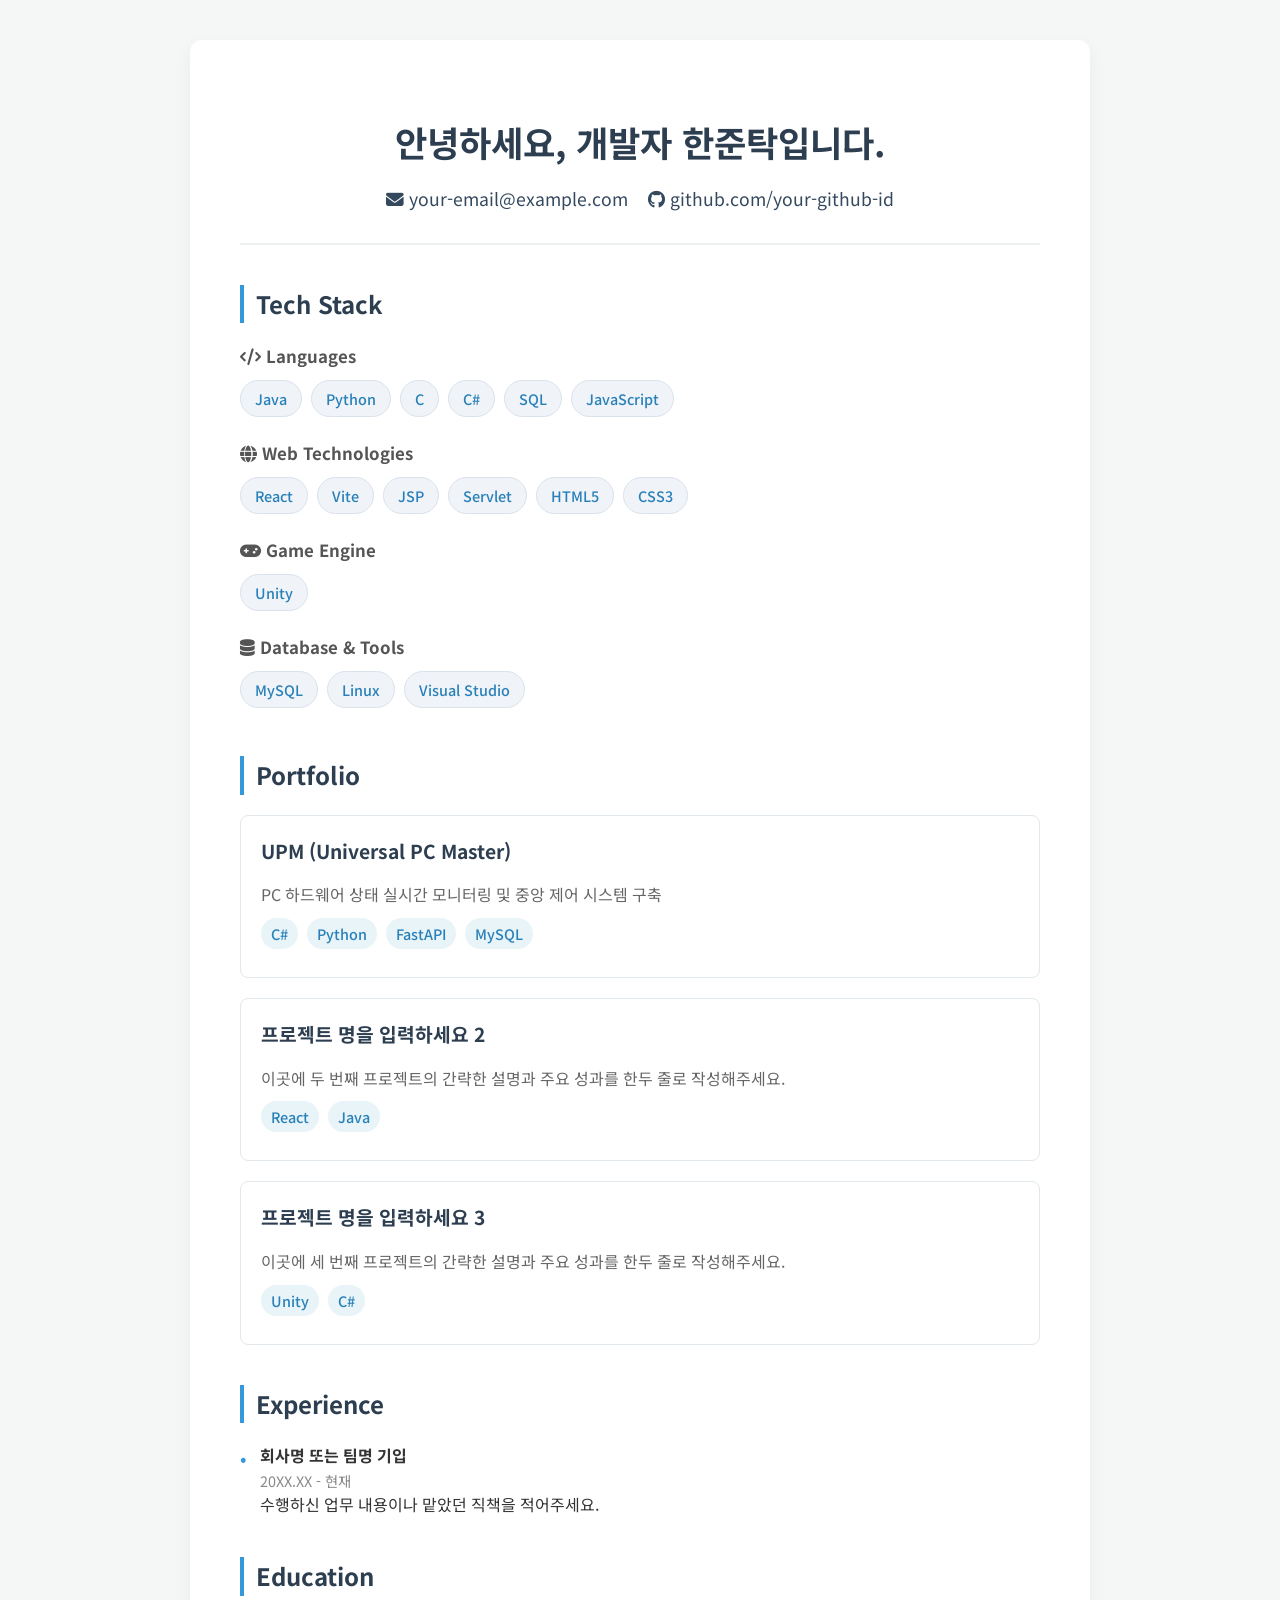
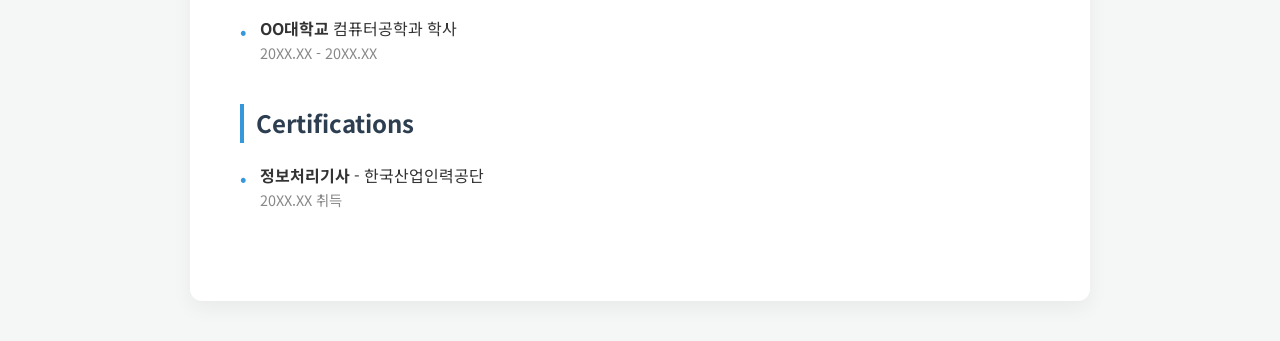
==== index.html @ 8a684de9 "Update index.html" ====
<!DOCTYPE html>
<html lang="ko">
<head>
    <meta charset="UTF-8">
    <meta name="viewport" content="width=device-width, initial-scale=1.0">
    <title>한준탁 | 포트폴리오</title>
    <link href="https://fonts.googleapis.com/css2?family=Noto+Sans+KR:wght@300;400;500;700&display=swap" rel="stylesheet">
    <link rel="stylesheet" href="https://cdnjs.cloudflare.com/ajax/libs/font-awesome/6.4.0/css/all.min.css">
    
    <style>
        /* 기본 스타일 설정 */
        body {
            font-family: 'Noto Sans KR', sans-serif;
            background-color: #f4f7f6;
            color: #333;
            line-height: 1.6;
            margin: 0;
            padding: 40px 20px;
        }

        /* 이력서 메인 컨테이너 */
        .container {
            max-width: 800px;
            margin: 0 auto;
            background: #ffffff;
            padding: 50px;
            border-radius: 12px;
            box-shadow: 0 8px 20px rgba(0,0,0,0.05);
        }

        /* 헤더 (인사말 & 연락처) */
        header {
            text-align: center;
            border-bottom: 2px solid #ecf0f1;
            padding-bottom: 30px;
            margin-bottom: 40px;
        }
        header h1 {
            font-size: 2.2em;
            color: #2c3e50;
            margin-bottom: 15px;
        }
        .contact-info {
            display: flex;
            justify-content: center;
            gap: 20px;
            font-size: 1.1em;
        }
        .contact-info a {
            color: #34495e;
            text-decoration: none;
            transition: color 0.2s;
        }
        .contact-info a:hover {
            color: #3498db;
        }

        /* 섹션 공통 스타일 */
        section {
            margin-bottom: 40px;
        }
        .section-title {
            font-size: 1.5em;
            color: #2c3e50;
            border-left: 4px solid #3498db;
            padding-left: 12px;
            margin-bottom: 20px;
        }

        /* 스킬 배지 스타일 */
        .skill-group {
            margin-bottom: 15px;
        }
        .skill-group h4 {
            margin: 0 0 10px 0;
            color: #555;
            font-size: 1.05em;
        }
        .badge {
            display: inline-block;
            background-color: #f0f4f8;
            color: #2980b9;
            padding: 6px 14px;
            border-radius: 20px;
            font-size: 0.9em;
            font-weight: 500;
            margin: 0 5px 8px 0;
            border: 1px solid #d9e2ec;
        }

        /* 포트폴리오 카드 스타일 */
        .portfolio-grid {
            display: flex;
            flex-direction: column;
            gap: 20px;
        }
        .card {
            border: 1px solid #e1e8ed;
            padding: 20px;
            border-radius: 8px;
            transition: transform 0.2s, box-shadow 0.2s;
        }
        .card:hover {
            transform: translateY(-3px);
            box-shadow: 0 6px 15px rgba(0,0,0,0.08);
        }
        .card h4 {
            margin-top: 0;
            color: #2c3e50;
            font-size: 1.2em;
            margin-bottom: 8px;
        }
        .card p {
            color: #666;
            margin-bottom: 10px;
        }
        
        /* 리스트 스타일 (학력, 경력, 자격증) */
        .item-list {
            list-style: none;
            padding: 0;
        }
        .item-list li {
            margin-bottom: 15px;
            position: relative;
            padding-left: 20px;
        }
        .item-list li::before {
            content: "•";
            color: #3498db;
            position: absolute;
            left: 0;
            font-size: 1.2em;
        }
        .item-title {
            font-weight: 700;
            color: #333;
        }
        .item-date {
            font-size: 0.9em;
            color: #888;
            display: block;
        }

        /* 반응형 (모바일) 처리 */
        @media (max-width: 600px) {
            .container { padding: 30px 20px; }
            .contact-info { flex-direction: column; gap: 10px; }
        }
    </style>
</head>
<body>

<div class="container">
    <header>
        <h1>안녕하세요, 개발자 <strong>한준탁</strong>입니다.</h1>
        <div class="contact-info">
            <a href="mailto:your-email@example.com"><i class="fas fa-envelope"></i> your-email@example.com</a>
            <a href="https://github.com/your-github-id" target="_blank"><i class="fab fa-github"></i> github.com/your-github-id</a>
        </div>
    </header>

    <section>
        <h2 class="section-title">Tech Stack</h2>
        
        <div class="skill-group">
            <h4><i class="fas fa-code"></i> Languages</h4>
            <span class="badge">Java</span>
            <span class="badge">Python</span>
            <span class="badge">C</span>
            <span class="badge">C#</span>
            <span class="badge">SQL</span>
            <span class="badge">JavaScript</span>
        </div>

        <div class="skill-group">
            <h4><i class="fas fa-globe"></i> Web Technologies</h4>
            <span class="badge">React</span>
            <span class="badge">Vite</span>
            <span class="badge">JSP</span>
            <span class="badge">Servlet</span>
            <span class="badge">HTML5</span>
            <span class="badge">CSS3</span>
        </div>

        <div class="skill-group">
            <h4><i class="fas fa-gamepad"></i> Game Engine</h4>
            <span class="badge">Unity</span>
        </div>

        <div class="skill-group">
            <h4><i class="fas fa-database"></i> Database & Tools</h4>
            <span class="badge">MySQL</span>
            <span class="badge">Linux</span>
            <span class="badge">Visual Studio</span>
        </div>
    </section>

    <section>
        <h2 class="section-title">Portfolio</h2>
        <div class="portfolio-grid">
            
            <div class="card">
                <h4>UPM (Universal PC Master)</h4>
                <p>PC 하드웨어 상태 실시간 모니터링 및 중앙 제어 시스템 구축</p>
                <div class="skill-group" style="margin-bottom: 0;">
                    <span class="badge" style="background:#e8f4f8; border:none; padding:4px 10px;">C#</span>
                    <span class="badge" style="background:#e8f4f8; border:none; padding:4px 10px;">Python</span>
                    <span class="badge" style="background:#e8f4f8; border:none; padding:4px 10px;">FastAPI</span>
                    <span class="badge" style="background:#e8f4f8; border:none; padding:4px 10px;">MySQL</span>
                </div>
            </div>

            <div class="card">
                <h4>프로젝트 명을 입력하세요 2</h4>
                <p>이곳에 두 번째 프로젝트의 간략한 설명과 주요 성과를 한두 줄로 작성해주세요.</p>
                <div class="skill-group" style="margin-bottom: 0;">
                    <span class="badge" style="background:#e8f4f8; border:none; padding:4px 10px;">React</span>
                    <span class="badge" style="background:#e8f4f8; border:none; padding:4px 10px;">Java</span>
                </div>
            </div>

            <div class="card">
                <h4>프로젝트 명을 입력하세요 3</h4>
                <p>이곳에 세 번째 프로젝트의 간략한 설명과 주요 성과를 한두 줄로 작성해주세요.</p>
                <div class="skill-group" style="margin-bottom: 0;">
                    <span class="badge" style="background:#e8f4f8; border:none; padding:4px 10px;">Unity</span>
                    <span class="badge" style="background:#e8f4f8; border:none; padding:4px 10px;">C#</span>
                </div>
            </div>

        </div>
    </section>

    <section>
        <h2 class="section-title">Experience</h2>
        <ul class="item-list">
            <li>
                <span class="item-title">회사명 또는 팀명 기입</span> 
                <span class="item-date">20XX.XX - 현재</span>
                <div>수행하신 업무 내용이나 맡았던 직책을 적어주세요.</div>
            </li>
        </ul>
    </section>

    <section>
        <h2 class="section-title">Education</h2>
        <ul class="item-list">
            <li>
                <span class="item-title">OO대학교</span> 컴퓨터공학과 학사
                <span class="item-date">20XX.XX - 20XX.XX</span>
            </li>
        </ul>
    </section>

    <section>
        <h2 class="section-title">Certifications</h2>
        <ul class="item-list">
            <li>
                <span class="item-title">정보처리기사</span> - 한국산업인력공단
                <span class="item-date">20XX.XX 취득</span>
            </li>
        </ul>
    </section>

</div>

</body>
</html>
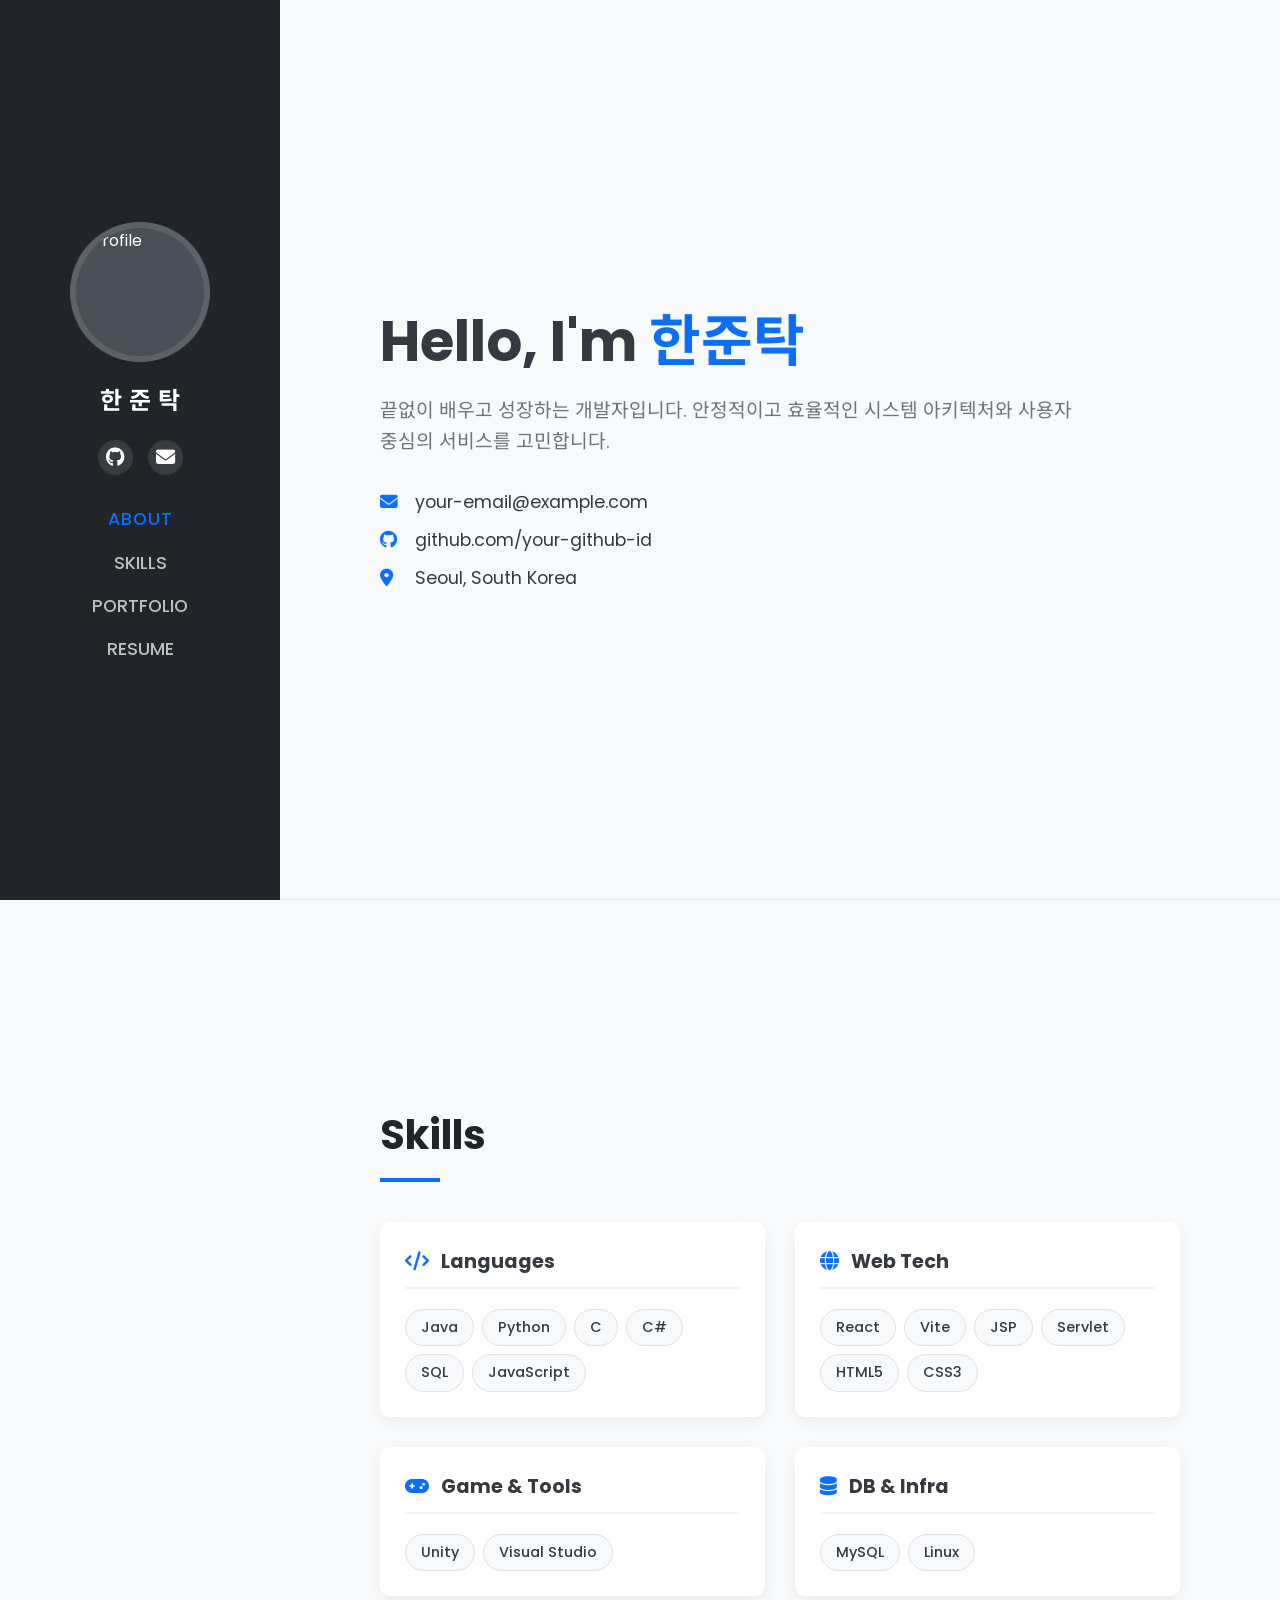
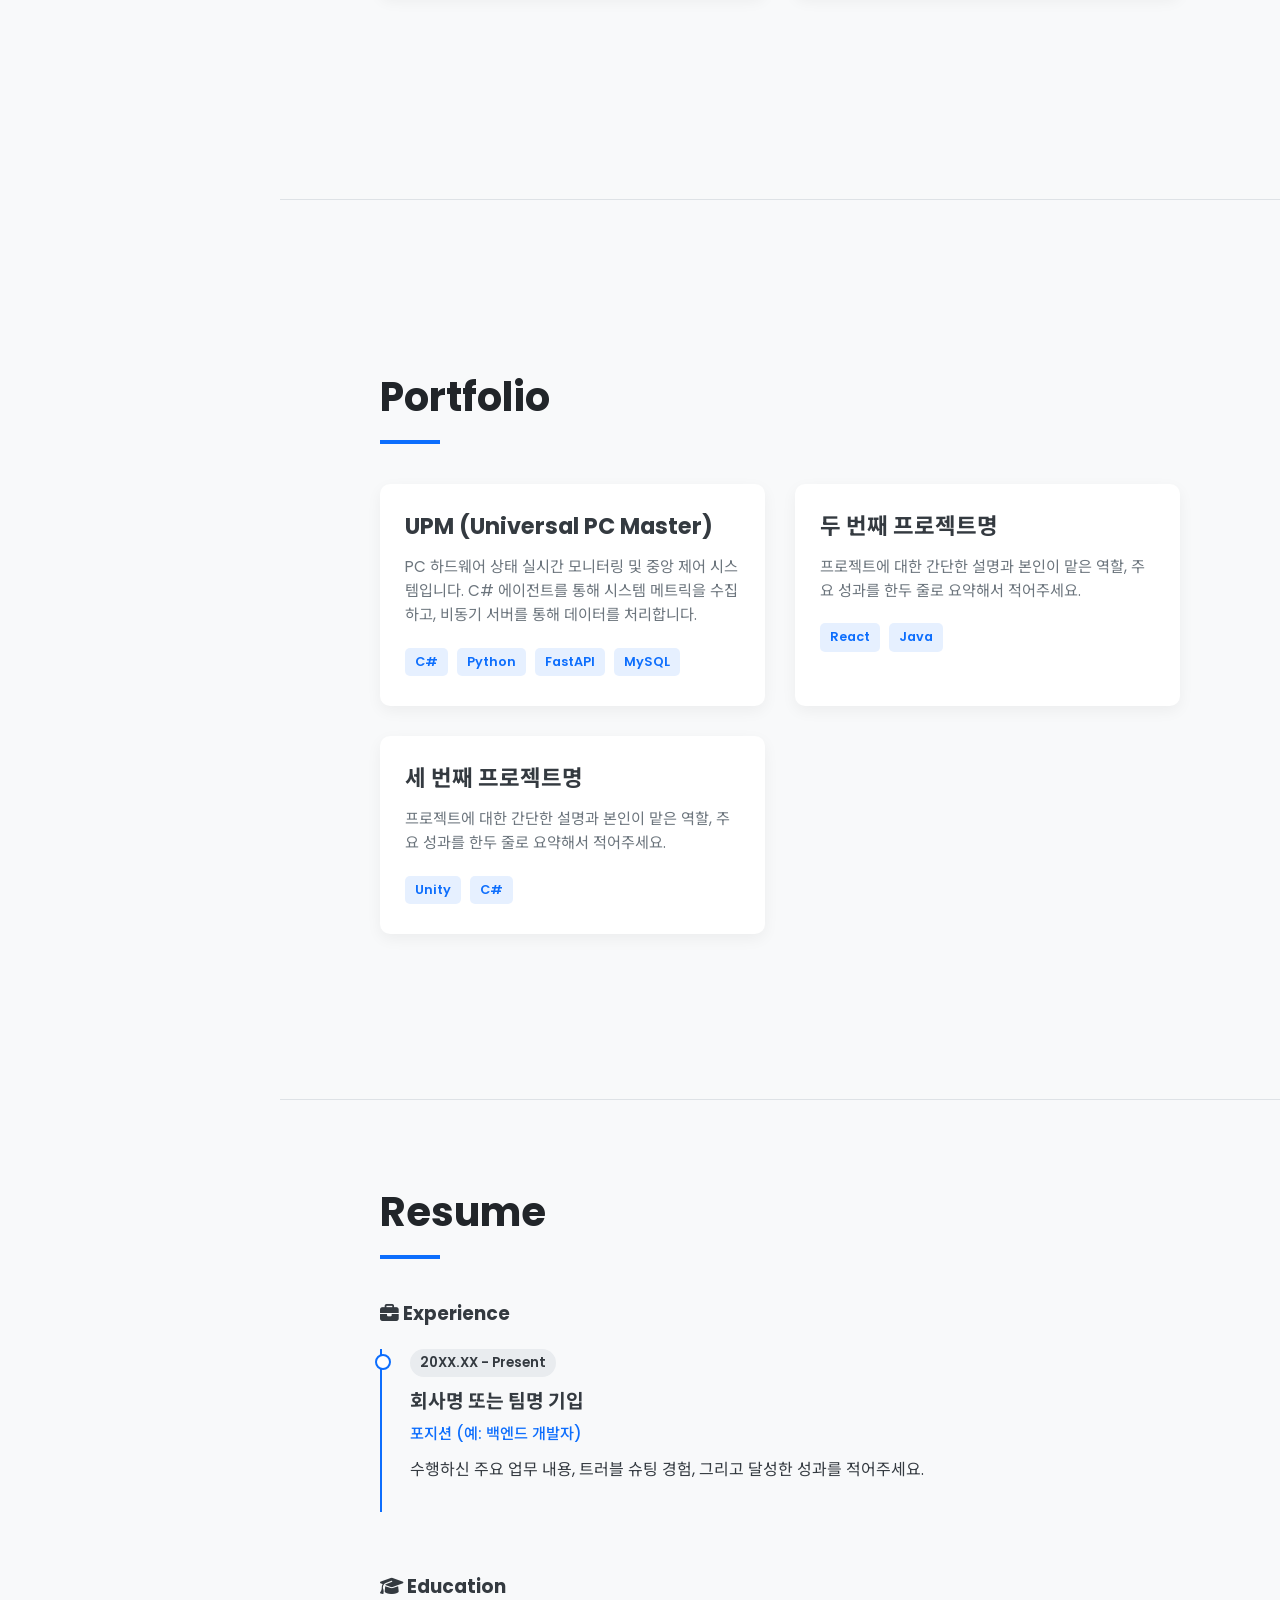
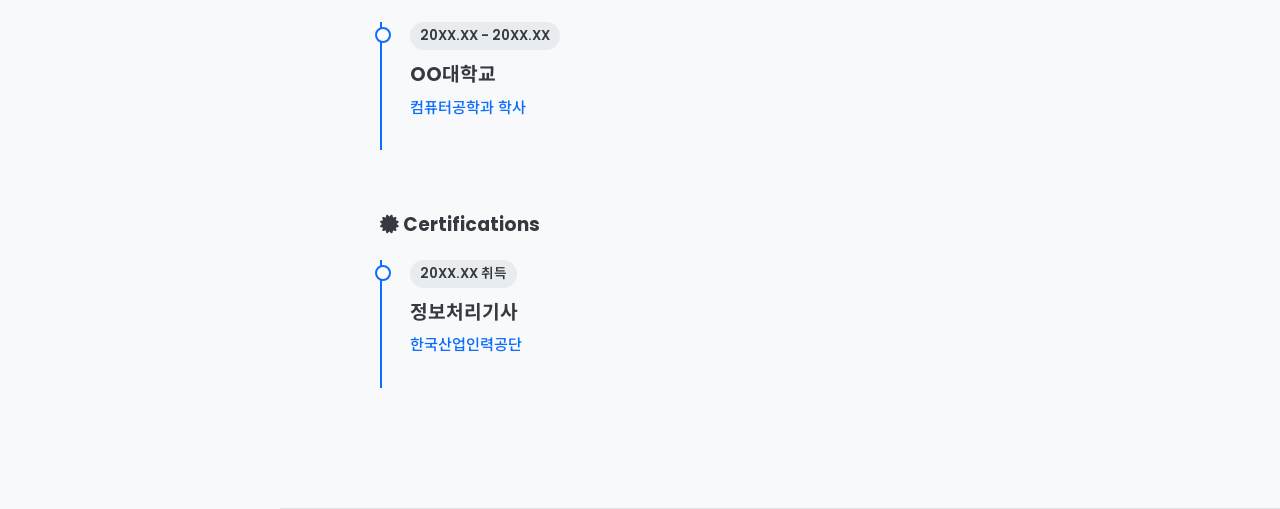
==== commit 7b4c65a0: "Update index.html" ====
--- a/index.html
+++ b/index.html
@@ -3,267 +3,439 @@
 <head>
     <meta charset="UTF-8">
     <meta name="viewport" content="width=device-width, initial-scale=1.0">
-    <title>한준탁 | 포트폴리오</title>
-    <link href="https://fonts.googleapis.com/css2?family=Noto+Sans+KR:wght@300;400;500;700&display=swap" rel="stylesheet">
+    <title>한준탁 | Developer Portfolio</title>
+    <link href="https://fonts.googleapis.com/css2?family=Poppins:wght@300;400;600;700&family=Noto+Sans+KR:wght@300;400;500;700&display=swap" rel="stylesheet">
     <link rel="stylesheet" href="https://cdnjs.cloudflare.com/ajax/libs/font-awesome/6.4.0/css/all.min.css">
     
     <style>
-        /* 기본 스타일 설정 */
+        /* 기본 설정 */
+        :root {
+            --bg-color: #f8f9fa;
+            --sidebar-bg: #212529;
+            --text-main: #343a40;
+            --text-muted: #6c757d;
+            --accent: #0d6efd;
+            --accent-hover: #0b5ed7;
+            --card-bg: #ffffff;
+        }
+
+        * { margin: 0; padding: 0; box-sizing: border-box; }
+        
         body {
-            font-family: 'Noto Sans KR', sans-serif;
-            background-color: #f4f7f6;
-            color: #333;
+            font-family: 'Poppins', 'Noto Sans KR', sans-serif;
+            background-color: var(--bg-color);
+            color: var(--text-main);
             line-height: 1.6;
-            margin: 0;
-            padding: 40px 20px;
-        }
-
-        /* 이력서 메인 컨테이너 */
-        .container {
-            max-width: 800px;
-            margin: 0 auto;
-            background: #ffffff;
-            padding: 50px;
-            border-radius: 12px;
-            box-shadow: 0 8px 20px rgba(0,0,0,0.05);
-        }
-
-        /* 헤더 (인사말 & 연락처) */
-        header {
-            text-align: center;
-            border-bottom: 2px solid #ecf0f1;
-            padding-bottom: 30px;
-            margin-bottom: 40px;
-        }
-        header h1 {
-            font-size: 2.2em;
-            color: #2c3e50;
-            margin-bottom: 15px;
-        }
-        .contact-info {
             display: flex;
-            justify-content: center;
-            gap: 20px;
-            font-size: 1.1em;
-        }
-        .contact-info a {
-            color: #34495e;
-            text-decoration: none;
-            transition: color 0.2s;
-        }
-        .contact-info a:hover {
-            color: #3498db;
-        }
-
-        /* 섹션 공통 스타일 */
-        section {
-            margin-bottom: 40px;
-        }
-        .section-title {
-            font-size: 1.5em;
-            color: #2c3e50;
-            border-left: 4px solid #3498db;
-            padding-left: 12px;
-            margin-bottom: 20px;
-        }
-
-        /* 스킬 배지 스타일 */
-        .skill-group {
-            margin-bottom: 15px;
-        }
-        .skill-group h4 {
-            margin: 0 0 10px 0;
-            color: #555;
-            font-size: 1.05em;
-        }
-        .badge {
-            display: inline-block;
-            background-color: #f0f4f8;
-            color: #2980b9;
-            padding: 6px 14px;
-            border-radius: 20px;
-            font-size: 0.9em;
-            font-weight: 500;
-            margin: 0 5px 8px 0;
-            border: 1px solid #d9e2ec;
-        }
-
-        /* 포트폴리오 카드 스타일 */
-        .portfolio-grid {
+        }
+
+        /* 좌측 사이드바 */
+        #sidebar {
+            width: 280px;
+            height: 100vh;
+            background-color: var(--sidebar-bg);
+            position: fixed;
             display: flex;
             flex-direction: column;
-            gap: 20px;
-        }
-        .card {
-            border: 1px solid #e1e8ed;
-            padding: 20px;
-            border-radius: 8px;
-            transition: transform 0.2s, box-shadow 0.2s;
-        }
-        .card:hover {
-            transform: translateY(-3px);
-            box-shadow: 0 6px 15px rgba(0,0,0,0.08);
-        }
-        .card h4 {
-            margin-top: 0;
-            color: #2c3e50;
-            font-size: 1.2em;
-            margin-bottom: 8px;
-        }
-        .card p {
-            color: #666;
-            margin-bottom: 10px;
-        }
-        
-        /* 리스트 스타일 (학력, 경력, 자격증) */
-        .item-list {
+            justify-content: center;
+            align-items: center;
+            padding: 2rem;
+            color: white;
+            z-index: 100;
+        }
+
+        .profile-img {
+            width: 140px;
+            height: 140px;
+            border-radius: 50%;
+            border: 6px solid rgba(255,255,255,0.1);
+            background-color: #495057; /* 사진 없을 때 배경 */
+            margin-bottom: 20px;
+            object-fit: cover;
+        }
+
+        #sidebar h1 {
+            font-size: 1.5rem;
+            margin-bottom: 5px;
+            font-weight: 700;
+            letter-spacing: 1px;
+        }
+
+        .social-links {
+            margin-top: 15px;
+            margin-bottom: 30px;
+            display: flex;
+            gap: 15px;
+        }
+
+        .social-links a {
+            color: white;
+            font-size: 1.2rem;
+            transition: color 0.3s ease;
+            background: rgba(255,255,255,0.1);
+            width: 35px;
+            height: 35px;
+            display: flex;
+            align-items: center;
+            justify-content: center;
+            border-radius: 50%;
+            text-decoration: none;
+        }
+
+        .social-links a:hover {
+            color: var(--accent);
+            background: white;
+        }
+
+        .nav-menu {
             list-style: none;
+            width: 100%;
+            text-align: center;
+        }
+
+        .nav-menu li { margin-bottom: 15px; }
+
+        .nav-menu a {
+            color: rgba(255,255,255,0.7);
+            text-decoration: none;
+            font-size: 1.1rem;
+            display: block;
+            transition: all 0.3s ease;
+            text-transform: uppercase;
+            font-weight: 500;
+        }
+
+        .nav-menu a:hover, .nav-menu a.active {
+            color: var(--accent);
+            letter-spacing: 1px;
+        }
+
+        /* 메인 컨텐츠 영역 */
+        #main-content {
+            margin-left: 280px;
             padding: 0;
-        }
-        .item-list li {
-            margin-bottom: 15px;
+            width: calc(100% - 280px);
+        }
+
+        section {
+            min-height: 100vh;
+            padding: 80px 10%;
+            display: flex;
+            flex-direction: column;
+            justify-content: center;
+            border-bottom: 1px solid #dee2e6;
+        }
+
+        .section-title {
+            font-size: 2.5rem;
+            font-weight: 700;
+            margin-bottom: 40px;
+            color: var(--sidebar-bg);
             position: relative;
-            padding-left: 20px;
-        }
-        .item-list li::before {
-            content: "•";
-            color: #3498db;
+            padding-bottom: 15px;
+        }
+
+        .section-title::after {
+            content: '';
+            position: absolute;
+            bottom: 0;
+            left: 0;
+            width: 60px;
+            height: 4px;
+            background-color: var(--accent);
+        }
+
+        /* About 섹션 */
+        #about h2 { font-size: 3.5rem; margin-bottom: 10px; }
+        #about h2 span { color: var(--accent); }
+        #about p.lead { font-size: 1.2rem; color: var(--text-muted); margin-bottom: 30px; max-width: 700px; }
+        .contact-info-list { list-style: none; font-size: 1.1rem; }
+        .contact-info-list li { margin-bottom: 10px; }
+        .contact-info-list i { width: 30px; color: var(--accent); }
+
+        /* Skills 섹션 */
+        .skills-grid {
+            display: grid;
+            grid-template-columns: repeat(auto-fit, minmax(250px, 1fr));
+            gap: 30px;
+        }
+        .skill-category {
+            background: var(--card-bg);
+            padding: 25px;
+            border-radius: 10px;
+            box-shadow: 0 5px 15px rgba(0,0,0,0.05);
+        }
+        .skill-category h3 { margin-bottom: 20px; font-size: 1.2rem; border-bottom: 2px solid #f1f3f5; padding-bottom: 10px; }
+        .skill-category i { margin-right: 8px; color: var(--accent); }
+        .badge-container { display: flex; flex-wrap: wrap; gap: 8px; }
+        .skill-badge {
+            background-color: #f8f9fa;
+            border: 1px solid #dee2e6;
+            color: var(--text-main);
+            padding: 6px 15px;
+            border-radius: 20px;
+            font-size: 0.9rem;
+            font-weight: 500;
+        }
+
+        /* Portfolio 섹션 */
+        .portfolio-grid {
+            display: grid;
+            grid-template-columns: repeat(auto-fit, minmax(300px, 1fr));
+            gap: 30px;
+        }
+        .portfolio-card {
+            background: var(--card-bg);
+            border-radius: 10px;
+            overflow: hidden;
+            box-shadow: 0 5px 15px rgba(0,0,0,0.05);
+            transition: transform 0.3s;
+        }
+        .portfolio-card:hover { transform: translateY(-10px); }
+        .portfolio-content { padding: 25px; }
+        .portfolio-content h3 { font-size: 1.4rem; margin-bottom: 10px; }
+        .portfolio-content p { color: var(--text-muted); margin-bottom: 20px; font-size: 0.95rem; }
+        .tech-stack span {
+            display: inline-block;
+            background: rgba(13, 110, 253, 0.1);
+            color: var(--accent);
+            padding: 4px 10px;
+            border-radius: 5px;
+            font-size: 0.8rem;
+            margin: 0 5px 5px 0;
+            font-weight: 600;
+        }
+
+        /* Resume (경력/학력) 섹션 - 타임라인 스타일 */
+        .timeline { position: relative; padding-left: 30px; margin-bottom: 40px; }
+        .timeline::before {
+            content: '';
             position: absolute;
             left: 0;
-            font-size: 1.2em;
-        }
-        .item-title {
-            font-weight: 700;
-            color: #333;
-        }
-        .item-date {
-            font-size: 0.9em;
-            color: #888;
-            display: block;
-        }
-
-        /* 반응형 (모바일) 처리 */
-        @media (max-width: 600px) {
-            .container { padding: 30px 20px; }
-            .contact-info { flex-direction: column; gap: 10px; }
+            top: 0;
+            height: 100%;
+            width: 2px;
+            background: var(--accent);
+        }
+        .timeline-item { position: relative; margin-bottom: 30px; }
+        .timeline-item::before {
+            content: '';
+            position: absolute;
+            left: -35px;
+            top: 5px;
+            width: 12px;
+            height: 12px;
+            border-radius: 50%;
+            background: var(--card-bg);
+            border: 2px solid var(--accent);
+        }
+        .timeline-date {
+            display: inline-block;
+            background: #e9ecef;
+            padding: 3px 10px;
+            border-radius: 15px;
+            font-size: 0.85rem;
+            font-weight: 600;
+            margin-bottom: 10px;
+        }
+        .timeline-title { font-size: 1.2rem; font-weight: 700; margin-bottom: 5px; }
+        .timeline-subtitle { color: var(--accent); font-weight: 500; margin-bottom: 10px; font-size: 0.95rem; }
+
+        /* 반응형 모바일 */
+        @media (max-width: 900px) {
+            body { flex-direction: column; }
+            #sidebar {
+                width: 100%;
+                height: auto;
+                position: relative;
+                padding: 20px;
+            }
+            .profile-img { width: 100px; height: 100px; }
+            .nav-menu { display: flex; flex-wrap: wrap; justify-content: center; gap: 15px; }
+            .nav-menu li { margin-bottom: 0; }
+            #main-content { margin-left: 0; width: 100%; }
+            section { padding: 50px 20px; min-height: auto; }
         }
     </style>
 </head>
 <body>
 
-<div class="container">
-    <header>
-        <h1>안녕하세요, 개발자 <strong>한준탁</strong>입니다.</h1>
-        <div class="contact-info">
-            <a href="mailto:your-email@example.com"><i class="fas fa-envelope"></i> your-email@example.com</a>
-            <a href="https://github.com/your-github-id" target="_blank"><i class="fab fa-github"></i> github.com/your-github-id</a>
+    <nav id="sidebar">
+        <img src="https://via.placeholder.com/150" alt="Profile" class="profile-img">
+        <h1>한 준 탁</h1>
+        
+        <div class="social-links">
+            <a href="https://github.com/your-github-id" target="_blank"><i class="fab fa-github"></i></a>
+            <a href="mailto:your-email@example.com"><i class="fas fa-envelope"></i></a>
         </div>
-    </header>
-
-    <section>
-        <h2 class="section-title">Tech Stack</h2>
+
+        <ul class="nav-menu">
+            <li><a href="#about" class="active">About</a></li>
+            <li><a href="#skills">Skills</a></li>
+            <li><a href="#portfolio">Portfolio</a></li>
+            <li><a href="#resume">Resume</a></li>
+        </ul>
+    </nav>
+
+    <main id="main-content">
         
-        <div class="skill-group">
-            <h4><i class="fas fa-code"></i> Languages</h4>
-            <span class="badge">Java</span>
-            <span class="badge">Python</span>
-            <span class="badge">C</span>
-            <span class="badge">C#</span>
-            <span class="badge">SQL</span>
-            <span class="badge">JavaScript</span>
-        </div>
-
-        <div class="skill-group">
-            <h4><i class="fas fa-globe"></i> Web Technologies</h4>
-            <span class="badge">React</span>
-            <span class="badge">Vite</span>
-            <span class="badge">JSP</span>
-            <span class="badge">Servlet</span>
-            <span class="badge">HTML5</span>
-            <span class="badge">CSS3</span>
-        </div>
-
-        <div class="skill-group">
-            <h4><i class="fas fa-gamepad"></i> Game Engine</h4>
-            <span class="badge">Unity</span>
-        </div>
-
-        <div class="skill-group">
-            <h4><i class="fas fa-database"></i> Database & Tools</h4>
-            <span class="badge">MySQL</span>
-            <span class="badge">Linux</span>
-            <span class="badge">Visual Studio</span>
-        </div>
-    </section>
-
-    <section>
-        <h2 class="section-title">Portfolio</h2>
-        <div class="portfolio-grid">
+        <section id="about">
+            <h2>Hello, I'm <span>한준탁</span></h2>
+            <p class="lead">끝없이 배우고 성장하는 개발자입니다. 안정적이고 효율적인 시스템 아키텍처와 사용자 중심의 서비스를 고민합니다.</p>
             
-            <div class="card">
-                <h4>UPM (Universal PC Master)</h4>
-                <p>PC 하드웨어 상태 실시간 모니터링 및 중앙 제어 시스템 구축</p>
-                <div class="skill-group" style="margin-bottom: 0;">
-                    <span class="badge" style="background:#e8f4f8; border:none; padding:4px 10px;">C#</span>
-                    <span class="badge" style="background:#e8f4f8; border:none; padding:4px 10px;">Python</span>
-                    <span class="badge" style="background:#e8f4f8; border:none; padding:4px 10px;">FastAPI</span>
-                    <span class="badge" style="background:#e8f4f8; border:none; padding:4px 10px;">MySQL</span>
+            <ul class="contact-info-list">
+                <li><i class="fas fa-envelope"></i> your-email@example.com</li>
+                <li><i class="fab fa-github"></i> github.com/your-github-id</li>
+                <li><i class="fas fa-map-marker-alt"></i> Seoul, South Korea</li>
+            </ul>
+        </section>
+
+        <section id="skills">
+            <h2 class="section-title">Skills</h2>
+            <div class="skills-grid">
+                
+                <div class="skill-category">
+                    <h3><i class="fas fa-code"></i> Languages</h3>
+                    <div class="badge-container">
+                        <span class="skill-badge">Java</span>
+                        <span class="skill-badge">Python</span>
+                        <span class="skill-badge">C</span>
+                        <span class="skill-badge">C#</span>
+                        <span class="skill-badge">SQL</span>
+                        <span class="skill-badge">JavaScript</span>
+                    </div>
+                </div>
+
+                <div class="skill-category">
+                    <h3><i class="fas fa-globe"></i> Web Tech</h3>
+                    <div class="badge-container">
+                        <span class="skill-badge">React</span>
+                        <span class="skill-badge">Vite</span>
+                        <span class="skill-badge">JSP</span>
+                        <span class="skill-badge">Servlet</span>
+                        <span class="skill-badge">HTML5</span>
+                        <span class="skill-badge">CSS3</span>
+                    </div>
+                </div>
+
+                <div class="skill-category">
+                    <h3><i class="fas fa-gamepad"></i> Game & Tools</h3>
+                    <div class="badge-container">
+                        <span class="skill-badge">Unity</span>
+                        <span class="skill-badge">Visual Studio</span>
+                    </div>
+                </div>
+
+                <div class="skill-category">
+                    <h3><i class="fas fa-database"></i> DB & Infra</h3>
+                    <div class="badge-container">
+                        <span class="skill-badge">MySQL</span>
+                        <span class="skill-badge">Linux</span>
+                    </div>
                 </div>
             </div>
-
-            <div class="card">
-                <h4>프로젝트 명을 입력하세요 2</h4>
-                <p>이곳에 두 번째 프로젝트의 간략한 설명과 주요 성과를 한두 줄로 작성해주세요.</p>
-                <div class="skill-group" style="margin-bottom: 0;">
-                    <span class="badge" style="background:#e8f4f8; border:none; padding:4px 10px;">React</span>
-                    <span class="badge" style="background:#e8f4f8; border:none; padding:4px 10px;">Java</span>
-                </div>
+        </section>
+
+        <section id="portfolio">
+            <h2 class="section-title">Portfolio</h2>
+            <div class="portfolio-grid">
+                
+                <div class="portfolio-card">
+                    <div class="portfolio-content">
+                        <h3>UPM (Universal PC Master)</h3>
+                        <p>PC 하드웨어 상태 실시간 모니터링 및 중앙 제어 시스템입니다. C# 에이전트를 통해 시스템 메트릭을 수집하고, 비동기 서버를 통해 데이터를 처리합니다.</p>
+                        <div class="tech-stack">
+                            <span>C#</span>
+                            <span>Python</span>
+                            <span>FastAPI</span>
+                            <span>MySQL</span>
+                        </div>
+                    </div>
+                </div>
+
+                <div class="portfolio-card">
+                    <div class="portfolio-content">
+                        <h3>두 번째 프로젝트명</h3>
+                        <p>프로젝트에 대한 간단한 설명과 본인이 맡은 역할, 주요 성과를 한두 줄로 요약해서 적어주세요.</p>
+                        <div class="tech-stack">
+                            <span>React</span>
+                            <span>Java</span>
+                        </div>
+                    </div>
+                </div>
+
+                <div class="portfolio-card">
+                    <div class="portfolio-content">
+                        <h3>세 번째 프로젝트명</h3>
+                        <p>프로젝트에 대한 간단한 설명과 본인이 맡은 역할, 주요 성과를 한두 줄로 요약해서 적어주세요.</p>
+                        <div class="tech-stack">
+                            <span>Unity</span>
+                            <span>C#</span>
+                        </div>
+                    </div>
+                </div>
+
             </div>
-
-            <div class="card">
-                <h4>프로젝트 명을 입력하세요 3</h4>
-                <p>이곳에 세 번째 프로젝트의 간략한 설명과 주요 성과를 한두 줄로 작성해주세요.</p>
-                <div class="skill-group" style="margin-bottom: 0;">
-                    <span class="badge" style="background:#e8f4f8; border:none; padding:4px 10px;">Unity</span>
-                    <span class="badge" style="background:#e8f4f8; border:none; padding:4px 10px;">C#</span>
+        </section>
+
+        <section id="resume">
+            <h2 class="section-title">Resume</h2>
+            
+            <h3 style="margin-bottom: 20px;"><i class="fas fa-briefcase"></i> Experience</h3>
+            <div class="timeline">
+                <div class="timeline-item">
+                    <span class="timeline-date">20XX.XX - Present</span>
+                    <h4 class="timeline-title">회사명 또는 팀명 기입</h4>
+                    <div class="timeline-subtitle">포지션 (예: 백엔드 개발자)</div>
+                    <p>수행하신 주요 업무 내용, 트러블 슈팅 경험, 그리고 달성한 성과를 적어주세요.</p>
                 </div>
             </div>
 
-        </div>
-    </section>
-
-    <section>
-        <h2 class="section-title">Experience</h2>
-        <ul class="item-list">
-            <li>
-                <span class="item-title">회사명 또는 팀명 기입</span> 
-                <span class="item-date">20XX.XX - 현재</span>
-                <div>수행하신 업무 내용이나 맡았던 직책을 적어주세요.</div>
-            </li>
-        </ul>
-    </section>
-
-    <section>
-        <h2 class="section-title">Education</h2>
-        <ul class="item-list">
-            <li>
-                <span class="item-title">OO대학교</span> 컴퓨터공학과 학사
-                <span class="item-date">20XX.XX - 20XX.XX</span>
-            </li>
-        </ul>
-    </section>
-
-    <section>
-        <h2 class="section-title">Certifications</h2>
-        <ul class="item-list">
-            <li>
-                <span class="item-title">정보처리기사</span> - 한국산업인력공단
-                <span class="item-date">20XX.XX 취득</span>
-            </li>
-        </ul>
-    </section>
-
-</div>
-
+            <h3 style="margin-bottom: 20px; margin-top: 20px;"><i class="fas fa-graduation-cap"></i> Education</h3>
+            <div class="timeline">
+                <div class="timeline-item">
+                    <span class="timeline-date">20XX.XX - 20XX.XX</span>
+                    <h4 class="timeline-title">OO대학교</h4>
+                    <div class="timeline-subtitle">컴퓨터공학과 학사</div>
+                </div>
+            </div>
+
+            <h3 style="margin-bottom: 20px; margin-top: 20px;"><i class="fas fa-certificate"></i> Certifications</h3>
+            <div class="timeline">
+                <div class="timeline-item">
+                    <span class="timeline-date">20XX.XX 취득</span>
+                    <h4 class="timeline-title">정보처리기사</h4>
+                    <div class="timeline-subtitle">한국산업인력공단</div>
+                </div>
+            </div>
+            
+        </section>
+
+    </main>
+
+    <script>
+        document.addEventListener('DOMContentLoaded', () => {
+            const sections = document.querySelectorAll('section');
+            const navLinks = document.querySelectorAll('.nav-menu a');
+
+            window.addEventListener('scroll', () => {
+                let current = '';
+                sections.forEach(section => {
+                    const sectionTop = section.offsetTop;
+                    const sectionHeight = section.clientHeight;
+                    if (scrollY >= (sectionTop - sectionHeight / 3)) {
+                        current = section.getAttribute('id');
+                    }
+                });
+
+                navLinks.forEach(link => {
+                    link.classList.remove('active');
+                    if (link.getAttribute('href').includes(current)) {
+                        link.classList.add('active');
+                    }
+                });
+            });
+        });
+    </script>
 </body>
 </html>
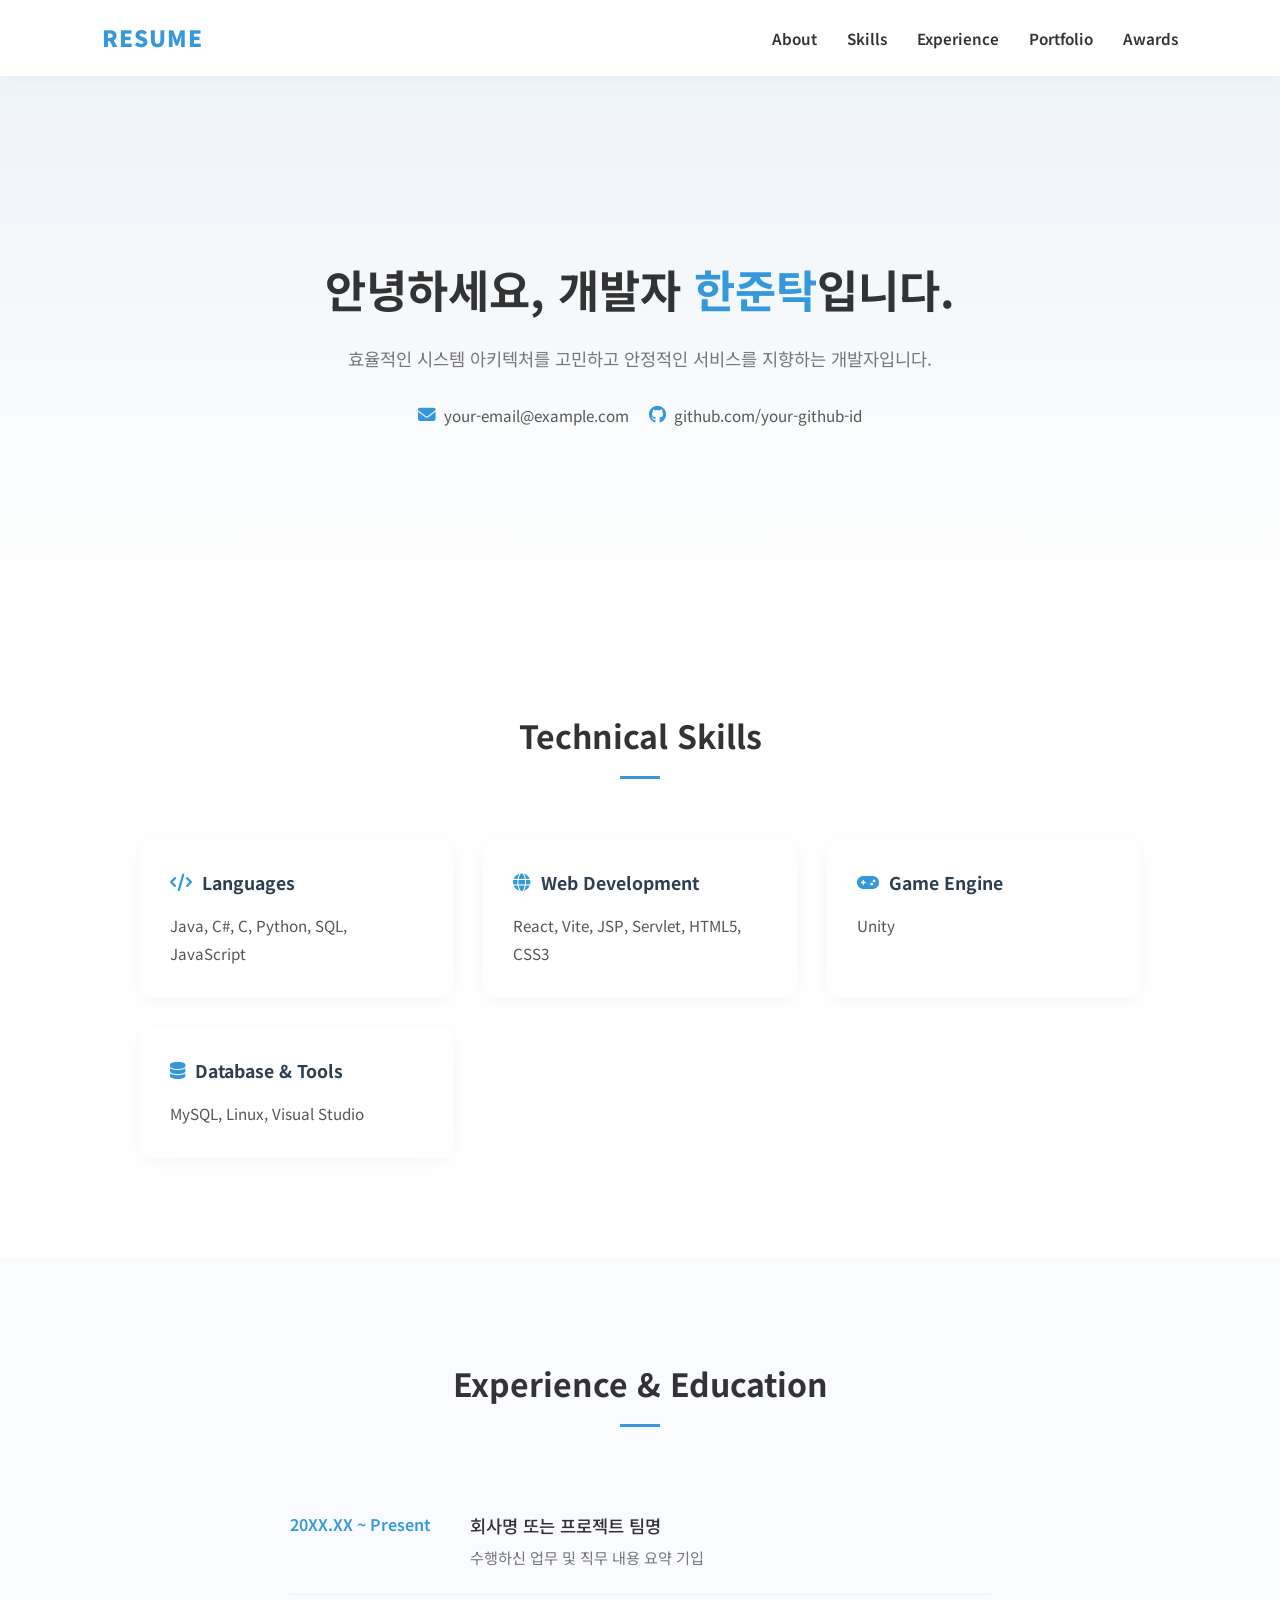
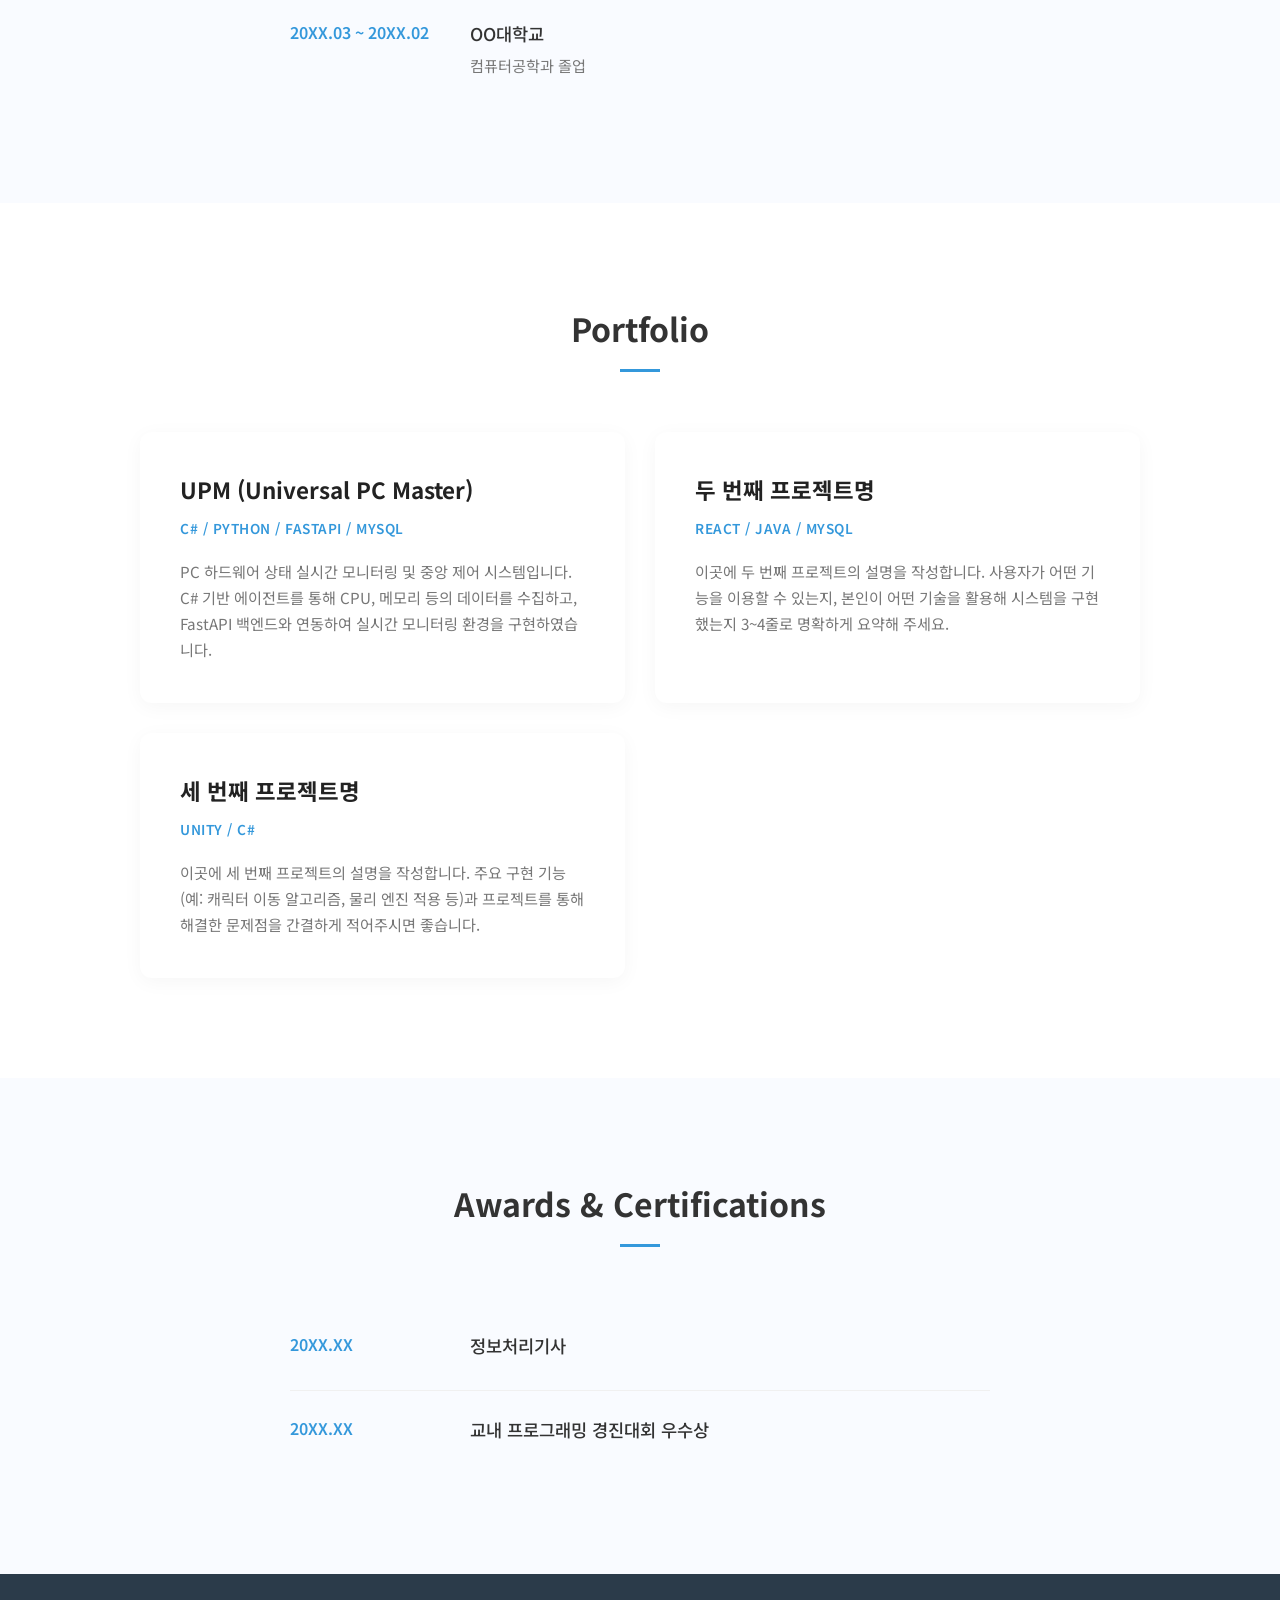
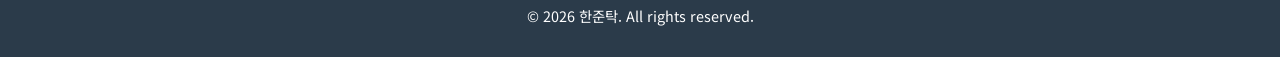
==== commit 2228cb42: "Update index.html" ====
--- a/index.html
+++ b/index.html
@@ -3,439 +3,387 @@
 <head>
     <meta charset="UTF-8">
     <meta name="viewport" content="width=device-width, initial-scale=1.0">
-    <title>한준탁 | Developer Portfolio</title>
-    <link href="https://fonts.googleapis.com/css2?family=Poppins:wght@300;400;600;700&family=Noto+Sans+KR:wght@300;400;500;700&display=swap" rel="stylesheet">
+    <title>한준탁 | RESUME</title>
+    <link href="https://fonts.googleapis.com/css2?family=Noto+Sans+KR:wght@300;400;500;700;900&display=swap" rel="stylesheet">
     <link rel="stylesheet" href="https://cdnjs.cloudflare.com/ajax/libs/font-awesome/6.4.0/css/all.min.css">
     
     <style>
-        /* 기본 설정 */
+        /* 기본 변수 및 초기화 */
         :root {
-            --bg-color: #f8f9fa;
-            --sidebar-bg: #212529;
-            --text-main: #343a40;
-            --text-muted: #6c757d;
-            --accent: #0d6efd;
-            --accent-hover: #0b5ed7;
-            --card-bg: #ffffff;
-        }
-
-        * { margin: 0; padding: 0; box-sizing: border-box; }
-        
+            --primary-blue: #3498db; /* 메인 포인트 컬러 */
+            --text-dark: #333333;
+            --text-gray: #777777;
+            --bg-light: #f9fbff;
+            --bg-white: #ffffff;
+        }
+
+        * {
+            margin: 0;
+            padding: 0;
+            box-sizing: border-box;
+            font-family: 'Noto Sans KR', sans-serif;
+        }
+
+        html {
+            scroll-behavior: smooth; /* 부드러운 스크롤 */
+        }
+
         body {
-            font-family: 'Poppins', 'Noto Sans KR', sans-serif;
-            background-color: var(--bg-color);
-            color: var(--text-main);
+            color: var(--text-dark);
+            background-color: var(--bg-light);
             line-height: 1.6;
-            display: flex;
-        }
-
-        /* 좌측 사이드바 */
-        #sidebar {
-            width: 280px;
-            height: 100vh;
-            background-color: var(--sidebar-bg);
+        }
+
+        a { text-decoration: none; color: inherit; }
+        ul { list-style: none; }
+
+        /* 상단 네비게이션 바 */
+        header {
             position: fixed;
+            top: 0;
+            left: 0;
+            width: 100%;
+            display: flex;
+            justify-content: space-between;
+            align-items: center;
+            padding: 20px 8%;
+            background-color: rgba(255, 255, 255, 0.98);
+            box-shadow: 0 1px 10px rgba(0,0,0,0.03);
+            z-index: 1000;
+        }
+
+        .logo {
+            font-size: 1.4rem;
+            font-weight: 900;
+            color: var(--primary-blue);
+            letter-spacing: 1px;
+        }
+
+        .nav-menu {
+            display: flex;
+            gap: 30px;
+        }
+
+        .nav-menu a {
+            font-size: 0.95rem;
+            font-weight: 600;
+            transition: color 0.2s;
+        }
+
+        .nav-menu a:hover {
+            color: var(--primary-blue);
+        }
+
+        /* 메인 히어로 섹션 (About) */
+        #about {
+            height: 60vh;
+            min-height: 450px;
             display: flex;
             flex-direction: column;
             justify-content: center;
             align-items: center;
-            padding: 2rem;
-            color: white;
-            z-index: 100;
-        }
-
-        .profile-img {
-            width: 140px;
-            height: 140px;
-            border-radius: 50%;
-            border: 6px solid rgba(255,255,255,0.1);
-            background-color: #495057; /* 사진 없을 때 배경 */
+            text-align: center;
+            background: linear-gradient(to bottom, #eef3f8 0%, #ffffff 100%);
+            margin-top: 70px; /* 헤더 높이만큼 띄움 */
+        }
+
+        #about h1 {
+            font-size: 2.8rem;
+            font-weight: 700;
             margin-bottom: 20px;
-            object-fit: cover;
-        }
-
-        #sidebar h1 {
-            font-size: 1.5rem;
-            margin-bottom: 5px;
+            color: var(--text-dark);
+        }
+
+        #about h1 span {
+            color: var(--primary-blue);
+        }
+
+        #about p.subtitle {
+            font-size: 1.1rem;
+            color: var(--text-gray);
+            margin-bottom: 30px;
+        }
+
+        .contact-links {
+            display: flex;
+            gap: 20px;
+            font-size: 0.95rem;
+            color: #555;
+        }
+
+        .contact-links a {
+            display: flex;
+            align-items: center;
+            gap: 8px;
+            transition: color 0.2s;
+        }
+
+        .contact-links a:hover { color: var(--primary-blue); }
+        .contact-links i { color: var(--primary-blue); font-size: 1.1rem; }
+
+        /* 공통 섹션 레이아웃 */
+        section {
+            padding: 100px 8%;
+            background-color: var(--bg-white);
+        }
+
+        section:nth-child(even) {
+            background-color: var(--bg-light); /* 섹션 구분 배경색 */
+        }
+
+        .section-title {
+            text-align: center;
+            font-size: 2rem;
             font-weight: 700;
-            letter-spacing: 1px;
-        }
-
-        .social-links {
-            margin-top: 15px;
-            margin-bottom: 30px;
-            display: flex;
-            gap: 15px;
-        }
-
-        .social-links a {
-            color: white;
-            font-size: 1.2rem;
-            transition: color 0.3s ease;
-            background: rgba(255,255,255,0.1);
-            width: 35px;
-            height: 35px;
-            display: flex;
-            align-items: center;
-            justify-content: center;
-            border-radius: 50%;
-            text-decoration: none;
-        }
-
-        .social-links a:hover {
-            color: var(--accent);
-            background: white;
-        }
-
-        .nav-menu {
-            list-style: none;
-            width: 100%;
-            text-align: center;
-        }
-
-        .nav-menu li { margin-bottom: 15px; }
-
-        .nav-menu a {
-            color: rgba(255,255,255,0.7);
-            text-decoration: none;
-            font-size: 1.1rem;
-            display: block;
-            transition: all 0.3s ease;
-            text-transform: uppercase;
-            font-weight: 500;
-        }
-
-        .nav-menu a:hover, .nav-menu a.active {
-            color: var(--accent);
-            letter-spacing: 1px;
-        }
-
-        /* 메인 컨텐츠 영역 */
-        #main-content {
-            margin-left: 280px;
-            padding: 0;
-            width: calc(100% - 280px);
-        }
-
-        section {
-            min-height: 100vh;
-            padding: 80px 10%;
-            display: flex;
-            flex-direction: column;
-            justify-content: center;
-            border-bottom: 1px solid #dee2e6;
-        }
-
-        .section-title {
-            font-size: 2.5rem;
-            font-weight: 700;
-            margin-bottom: 40px;
-            color: var(--sidebar-bg);
-            position: relative;
-            padding-bottom: 15px;
-        }
-
+            margin-bottom: 60px;
+            color: var(--text-dark);
+        }
+
+        /* 타이틀 아래 파란색 밑줄 */
         .section-title::after {
             content: '';
-            position: absolute;
-            bottom: 0;
-            left: 0;
-            width: 60px;
-            height: 4px;
-            background-color: var(--accent);
-        }
-
-        /* About 섹션 */
-        #about h2 { font-size: 3.5rem; margin-bottom: 10px; }
-        #about h2 span { color: var(--accent); }
-        #about p.lead { font-size: 1.2rem; color: var(--text-muted); margin-bottom: 30px; max-width: 700px; }
-        .contact-info-list { list-style: none; font-size: 1.1rem; }
-        .contact-info-list li { margin-bottom: 10px; }
-        .contact-info-list i { width: 30px; color: var(--accent); }
+            display: block;
+            width: 40px;
+            height: 3px;
+            background-color: var(--primary-blue);
+            margin: 15px auto 0;
+        }
 
         /* Skills 섹션 */
-        .skills-grid {
+        .skills-container {
             display: grid;
-            grid-template-columns: repeat(auto-fit, minmax(250px, 1fr));
+            grid-template-columns: repeat(auto-fit, minmax(280px, 1fr));
             gap: 30px;
-        }
-        .skill-category {
-            background: var(--card-bg);
-            padding: 25px;
-            border-radius: 10px;
-            box-shadow: 0 5px 15px rgba(0,0,0,0.05);
-        }
-        .skill-category h3 { margin-bottom: 20px; font-size: 1.2rem; border-bottom: 2px solid #f1f3f5; padding-bottom: 10px; }
-        .skill-category i { margin-right: 8px; color: var(--accent); }
-        .badge-container { display: flex; flex-wrap: wrap; gap: 8px; }
-        .skill-badge {
-            background-color: #f8f9fa;
-            border: 1px solid #dee2e6;
-            color: var(--text-main);
-            padding: 6px 15px;
-            border-radius: 20px;
+            max-width: 1000px;
+            margin: 0 auto;
+        }
+
+        .skill-card {
+            background: #fff;
+            padding: 30px;
+            border-radius: 12px;
+            box-shadow: 0 4px 20px rgba(0,0,0,0.04);
+            text-align: left;
+        }
+
+        .skill-card h3 {
+            font-size: 1.1rem;
+            color: #2c3e50;
+            margin-bottom: 15px;
+            display: flex;
+            align-items: center;
+            gap: 10px;
+        }
+
+        .skill-card h3 i { color: var(--primary-blue); }
+        .skill-card p { font-size: 0.95rem; color: #555; line-height: 1.8; }
+
+        /* Experience, Education, Awards (리스트 형태) */
+        .list-container {
+            max-width: 700px;
+            margin: 0 auto;
+        }
+
+        .list-item {
+            display: flex;
+            align-items: flex-start;
+            padding: 25px 0;
+            border-bottom: 1px solid #f0f0f0;
+        }
+
+        .list-item:last-child { border-bottom: none; }
+
+        .list-date {
+            width: 180px;
+            font-size: 1rem;
+            font-weight: 600;
+            color: var(--primary-blue);
+            flex-shrink: 0;
+        }
+
+        .list-content { flex-grow: 1; }
+        .list-title { font-size: 1.1rem; font-weight: 500; color: var(--text-dark); margin-bottom: 5px; }
+        .list-desc { font-size: 0.95rem; color: var(--text-gray); }
+
+        /* Portfolio 섹션 */
+        .portfolio-container {
+            display: grid;
+            grid-template-columns: repeat(auto-fit, minmax(400px, 1fr));
+            gap: 30px;
+            max-width: 1000px;
+            margin: 0 auto;
+        }
+
+        .portfolio-card {
+            background: #fff;
+            padding: 40px;
+            border-radius: 12px;
+            box-shadow: 0 4px 20px rgba(0,0,0,0.04);
+            transition: transform 0.3s ease;
+        }
+
+        .portfolio-card:hover { transform: translateY(-5px); }
+        .portfolio-title { font-size: 1.4rem; font-weight: 700; margin-bottom: 10px; color: #222; }
+        
+        .portfolio-tech {
+            font-size: 0.85rem;
+            color: var(--primary-blue);
+            font-weight: 600;
+            margin-bottom: 20px;
+            letter-spacing: 0.5px;
+            text-transform: uppercase;
+        }
+
+        .portfolio-desc { font-size: 0.95rem; color: var(--text-gray); line-height: 1.7; }
+
+        /* Footer */
+        footer {
+            background-color: #2b3b4a;
+            color: #ffffff;
+            text-align: center;
+            padding: 30px;
             font-size: 0.9rem;
-            font-weight: 500;
-        }
-
-        /* Portfolio 섹션 */
-        .portfolio-grid {
-            display: grid;
-            grid-template-columns: repeat(auto-fit, minmax(300px, 1fr));
-            gap: 30px;
-        }
-        .portfolio-card {
-            background: var(--card-bg);
-            border-radius: 10px;
-            overflow: hidden;
-            box-shadow: 0 5px 15px rgba(0,0,0,0.05);
-            transition: transform 0.3s;
-        }
-        .portfolio-card:hover { transform: translateY(-10px); }
-        .portfolio-content { padding: 25px; }
-        .portfolio-content h3 { font-size: 1.4rem; margin-bottom: 10px; }
-        .portfolio-content p { color: var(--text-muted); margin-bottom: 20px; font-size: 0.95rem; }
-        .tech-stack span {
-            display: inline-block;
-            background: rgba(13, 110, 253, 0.1);
-            color: var(--accent);
-            padding: 4px 10px;
-            border-radius: 5px;
-            font-size: 0.8rem;
-            margin: 0 5px 5px 0;
-            font-weight: 600;
-        }
-
-        /* Resume (경력/학력) 섹션 - 타임라인 스타일 */
-        .timeline { position: relative; padding-left: 30px; margin-bottom: 40px; }
-        .timeline::before {
-            content: '';
-            position: absolute;
-            left: 0;
-            top: 0;
-            height: 100%;
-            width: 2px;
-            background: var(--accent);
-        }
-        .timeline-item { position: relative; margin-bottom: 30px; }
-        .timeline-item::before {
-            content: '';
-            position: absolute;
-            left: -35px;
-            top: 5px;
-            width: 12px;
-            height: 12px;
-            border-radius: 50%;
-            background: var(--card-bg);
-            border: 2px solid var(--accent);
-        }
-        .timeline-date {
-            display: inline-block;
-            background: #e9ecef;
-            padding: 3px 10px;
-            border-radius: 15px;
-            font-size: 0.85rem;
-            font-weight: 600;
-            margin-bottom: 10px;
-        }
-        .timeline-title { font-size: 1.2rem; font-weight: 700; margin-bottom: 5px; }
-        .timeline-subtitle { color: var(--accent); font-weight: 500; margin-bottom: 10px; font-size: 0.95rem; }
-
-        /* 반응형 모바일 */
-        @media (max-width: 900px) {
-            body { flex-direction: column; }
-            #sidebar {
-                width: 100%;
-                height: auto;
-                position: relative;
-                padding: 20px;
-            }
-            .profile-img { width: 100px; height: 100px; }
-            .nav-menu { display: flex; flex-wrap: wrap; justify-content: center; gap: 15px; }
-            .nav-menu li { margin-bottom: 0; }
-            #main-content { margin-left: 0; width: 100%; }
-            section { padding: 50px 20px; min-height: auto; }
+        }
+
+        /* 모바일 반응형 */
+        @media (max-width: 768px) {
+            .nav-menu { display: none; } /* 모바일에서는 임시로 메뉴 숨김 (필요시 토글 구현) */
+            #about h1 { font-size: 2.2rem; }
+            .contact-links { flex-direction: column; gap: 10px; }
+            .list-item { flex-direction: column; }
+            .list-date { margin-bottom: 10px; }
+            .portfolio-container { grid-template-columns: 1fr; }
         }
     </style>
 </head>
 <body>
 
-    <nav id="sidebar">
-        <img src="https://via.placeholder.com/150" alt="Profile" class="profile-img">
-        <h1>한 준 탁</h1>
+    <header>
+        <a href="#" class="logo">RESUME</a>
+        <nav class="nav-menu">
+            <a href="#about">About</a>
+            <a href="#skills">Skills</a>
+            <a href="#experience">Experience</a>
+            <a href="#portfolio">Portfolio</a>
+            <a href="#awards">Awards</a>
+        </nav>
+    </header>
+
+    <section id="about">
+        <h1>안녕하세요, 개발자 <span>한준탁</span>입니다.</h1>
+        <p class="subtitle">효율적인 시스템 아키텍처를 고민하고 안정적인 서비스를 지향하는 개발자입니다.</p>
         
-        <div class="social-links">
-            <a href="https://github.com/your-github-id" target="_blank"><i class="fab fa-github"></i></a>
-            <a href="mailto:your-email@example.com"><i class="fas fa-envelope"></i></a>
-        </div>
-
-        <ul class="nav-menu">
-            <li><a href="#about" class="active">About</a></li>
-            <li><a href="#skills">Skills</a></li>
-            <li><a href="#portfolio">Portfolio</a></li>
-            <li><a href="#resume">Resume</a></li>
-        </ul>
-    </nav>
-
-    <main id="main-content">
-        
-        <section id="about">
-            <h2>Hello, I'm <span>한준탁</span></h2>
-            <p class="lead">끝없이 배우고 성장하는 개발자입니다. 안정적이고 효율적인 시스템 아키텍처와 사용자 중심의 서비스를 고민합니다.</p>
+        <div class="contact-links">
+            <a href="mailto:your-email@example.com"><i class="fas fa-envelope"></i> your-email@example.com</a>
+            <a href="https://github.com/your-github-id" target="_blank"><i class="fab fa-github"></i> github.com/your-github-id</a>
+        </div>
+    </section>
+
+    <section id="skills" style="background-color: var(--bg-white);">
+        <h2 class="section-title">Technical Skills</h2>
+        <div class="skills-container">
             
-            <ul class="contact-info-list">
-                <li><i class="fas fa-envelope"></i> your-email@example.com</li>
-                <li><i class="fab fa-github"></i> github.com/your-github-id</li>
-                <li><i class="fas fa-map-marker-alt"></i> Seoul, South Korea</li>
-            </ul>
-        </section>
-
-        <section id="skills">
-            <h2 class="section-title">Skills</h2>
-            <div class="skills-grid">
-                
-                <div class="skill-category">
-                    <h3><i class="fas fa-code"></i> Languages</h3>
-                    <div class="badge-container">
-                        <span class="skill-badge">Java</span>
-                        <span class="skill-badge">Python</span>
-                        <span class="skill-badge">C</span>
-                        <span class="skill-badge">C#</span>
-                        <span class="skill-badge">SQL</span>
-                        <span class="skill-badge">JavaScript</span>
-                    </div>
+            <div class="skill-card">
+                <h3><i class="fas fa-code"></i> Languages</h3>
+                <p>Java, C#, C, Python, SQL, JavaScript</p>
+            </div>
+
+            <div class="skill-card">
+                <h3><i class="fas fa-globe"></i> Web Development</h3>
+                <p>React, Vite, JSP, Servlet, HTML5, CSS3</p>
+            </div>
+
+            <div class="skill-card">
+                <h3><i class="fas fa-gamepad"></i> Game Engine</h3>
+                <p>Unity</p>
+            </div>
+
+            <div class="skill-card">
+                <h3><i class="fas fa-database"></i> Database & Tools</h3>
+                <p>MySQL, Linux, Visual Studio</p>
+            </div>
+
+        </div>
+    </section>
+
+    <section id="experience" style="background-color: var(--bg-light);">
+        <h2 class="section-title">Experience & Education</h2>
+        <div class="list-container">
+            
+            <div class="list-item">
+                <div class="list-date">20XX.XX ~ Present</div>
+                <div class="list-content">
+                    <div class="list-title">회사명 또는 프로젝트 팀명</div>
+                    <div class="list-desc">수행하신 업무 및 직무 내용 요약 기입</div>
                 </div>
-
-                <div class="skill-category">
-                    <h3><i class="fas fa-globe"></i> Web Tech</h3>
-                    <div class="badge-container">
-                        <span class="skill-badge">React</span>
-                        <span class="skill-badge">Vite</span>
-                        <span class="skill-badge">JSP</span>
-                        <span class="skill-badge">Servlet</span>
-                        <span class="skill-badge">HTML5</span>
-                        <span class="skill-badge">CSS3</span>
-                    </div>
+            </div>
+
+            <div class="list-item">
+                <div class="list-date">20XX.03 ~ 20XX.02</div>
+                <div class="list-content">
+                    <div class="list-title">OO대학교</div>
+                    <div class="list-desc">컴퓨터공학과 졸업</div>
                 </div>
-
-                <div class="skill-category">
-                    <h3><i class="fas fa-gamepad"></i> Game & Tools</h3>
-                    <div class="badge-container">
-                        <span class="skill-badge">Unity</span>
-                        <span class="skill-badge">Visual Studio</span>
-                    </div>
+            </div>
+
+        </div>
+    </section>
+
+    <section id="portfolio" style="background-color: var(--bg-white);">
+        <h2 class="section-title">Portfolio</h2>
+        <div class="portfolio-container">
+
+            <div class="portfolio-card">
+                <h3 class="portfolio-title">UPM (Universal PC Master)</h3>
+                <div class="portfolio-tech">C# / PYTHON / FASTAPI / MYSQL</div>
+                <p class="portfolio-desc">
+                    PC 하드웨어 상태 실시간 모니터링 및 중앙 제어 시스템입니다. C# 기반 에이전트를 통해 CPU, 메모리 등의 데이터를 수집하고, FastAPI 백엔드와 연동하여 실시간 모니터링 환경을 구현하였습니다.
+                </p>
+            </div>
+
+            <div class="portfolio-card">
+                <h3 class="portfolio-title">두 번째 프로젝트명</h3>
+                <div class="portfolio-tech">REACT / JAVA / MYSQL</div>
+                <p class="portfolio-desc">
+                    이곳에 두 번째 프로젝트의 설명을 작성합니다. 사용자가 어떤 기능을 이용할 수 있는지, 본인이 어떤 기술을 활용해 시스템을 구현했는지 3~4줄로 명확하게 요약해 주세요.
+                </p>
+            </div>
+
+            <div class="portfolio-card">
+                <h3 class="portfolio-title">세 번째 프로젝트명</h3>
+                <div class="portfolio-tech">UNITY / C#</div>
+                <p class="portfolio-desc">
+                    이곳에 세 번째 프로젝트의 설명을 작성합니다. 주요 구현 기능(예: 캐릭터 이동 알고리즘, 물리 엔진 적용 등)과 프로젝트를 통해 해결한 문제점을 간결하게 적어주시면 좋습니다.
+                </p>
+            </div>
+
+        </div>
+    </section>
+
+    <section id="awards" style="background-color: var(--bg-light);">
+        <h2 class="section-title">Awards & Certifications</h2>
+        <div class="list-container">
+            
+            <div class="list-item">
+                <div class="list-date">20XX.XX</div>
+                <div class="list-content">
+                    <div class="list-title">정보처리기사</div>
                 </div>
-
-                <div class="skill-category">
-                    <h3><i class="fas fa-database"></i> DB & Infra</h3>
-                    <div class="badge-container">
-                        <span class="skill-badge">MySQL</span>
-                        <span class="skill-badge">Linux</span>
-                    </div>
+            </div>
+
+            <div class="list-item">
+                <div class="list-date">20XX.XX</div>
+                <div class="list-content">
+                    <div class="list-title">교내 프로그래밍 경진대회 우수상</div>
                 </div>
             </div>
-        </section>
-
-        <section id="portfolio">
-            <h2 class="section-title">Portfolio</h2>
-            <div class="portfolio-grid">
-                
-                <div class="portfolio-card">
-                    <div class="portfolio-content">
-                        <h3>UPM (Universal PC Master)</h3>
-                        <p>PC 하드웨어 상태 실시간 모니터링 및 중앙 제어 시스템입니다. C# 에이전트를 통해 시스템 메트릭을 수집하고, 비동기 서버를 통해 데이터를 처리합니다.</p>
-                        <div class="tech-stack">
-                            <span>C#</span>
-                            <span>Python</span>
-                            <span>FastAPI</span>
-                            <span>MySQL</span>
-                        </div>
-                    </div>
-                </div>
-
-                <div class="portfolio-card">
-                    <div class="portfolio-content">
-                        <h3>두 번째 프로젝트명</h3>
-                        <p>프로젝트에 대한 간단한 설명과 본인이 맡은 역할, 주요 성과를 한두 줄로 요약해서 적어주세요.</p>
-                        <div class="tech-stack">
-                            <span>React</span>
-                            <span>Java</span>
-                        </div>
-                    </div>
-                </div>
-
-                <div class="portfolio-card">
-                    <div class="portfolio-content">
-                        <h3>세 번째 프로젝트명</h3>
-                        <p>프로젝트에 대한 간단한 설명과 본인이 맡은 역할, 주요 성과를 한두 줄로 요약해서 적어주세요.</p>
-                        <div class="tech-stack">
-                            <span>Unity</span>
-                            <span>C#</span>
-                        </div>
-                    </div>
-                </div>
-
-            </div>
-        </section>
-
-        <section id="resume">
-            <h2 class="section-title">Resume</h2>
-            
-            <h3 style="margin-bottom: 20px;"><i class="fas fa-briefcase"></i> Experience</h3>
-            <div class="timeline">
-                <div class="timeline-item">
-                    <span class="timeline-date">20XX.XX - Present</span>
-                    <h4 class="timeline-title">회사명 또는 팀명 기입</h4>
-                    <div class="timeline-subtitle">포지션 (예: 백엔드 개발자)</div>
-                    <p>수행하신 주요 업무 내용, 트러블 슈팅 경험, 그리고 달성한 성과를 적어주세요.</p>
-                </div>
-            </div>
-
-            <h3 style="margin-bottom: 20px; margin-top: 20px;"><i class="fas fa-graduation-cap"></i> Education</h3>
-            <div class="timeline">
-                <div class="timeline-item">
-                    <span class="timeline-date">20XX.XX - 20XX.XX</span>
-                    <h4 class="timeline-title">OO대학교</h4>
-                    <div class="timeline-subtitle">컴퓨터공학과 학사</div>
-                </div>
-            </div>
-
-            <h3 style="margin-bottom: 20px; margin-top: 20px;"><i class="fas fa-certificate"></i> Certifications</h3>
-            <div class="timeline">
-                <div class="timeline-item">
-                    <span class="timeline-date">20XX.XX 취득</span>
-                    <h4 class="timeline-title">정보처리기사</h4>
-                    <div class="timeline-subtitle">한국산업인력공단</div>
-                </div>
-            </div>
-            
-        </section>
-
-    </main>
-
-    <script>
-        document.addEventListener('DOMContentLoaded', () => {
-            const sections = document.querySelectorAll('section');
-            const navLinks = document.querySelectorAll('.nav-menu a');
-
-            window.addEventListener('scroll', () => {
-                let current = '';
-                sections.forEach(section => {
-                    const sectionTop = section.offsetTop;
-                    const sectionHeight = section.clientHeight;
-                    if (scrollY >= (sectionTop - sectionHeight / 3)) {
-                        current = section.getAttribute('id');
-                    }
-                });
-
-                navLinks.forEach(link => {
-                    link.classList.remove('active');
-                    if (link.getAttribute('href').includes(current)) {
-                        link.classList.add('active');
-                    }
-                });
-            });
-        });
-    </script>
+
+        </div>
+    </section>
+
+    <footer>
+        <p>© 2026 한준탁. All rights reserved.</p>
+    </footer>
+
 </body>
 </html>
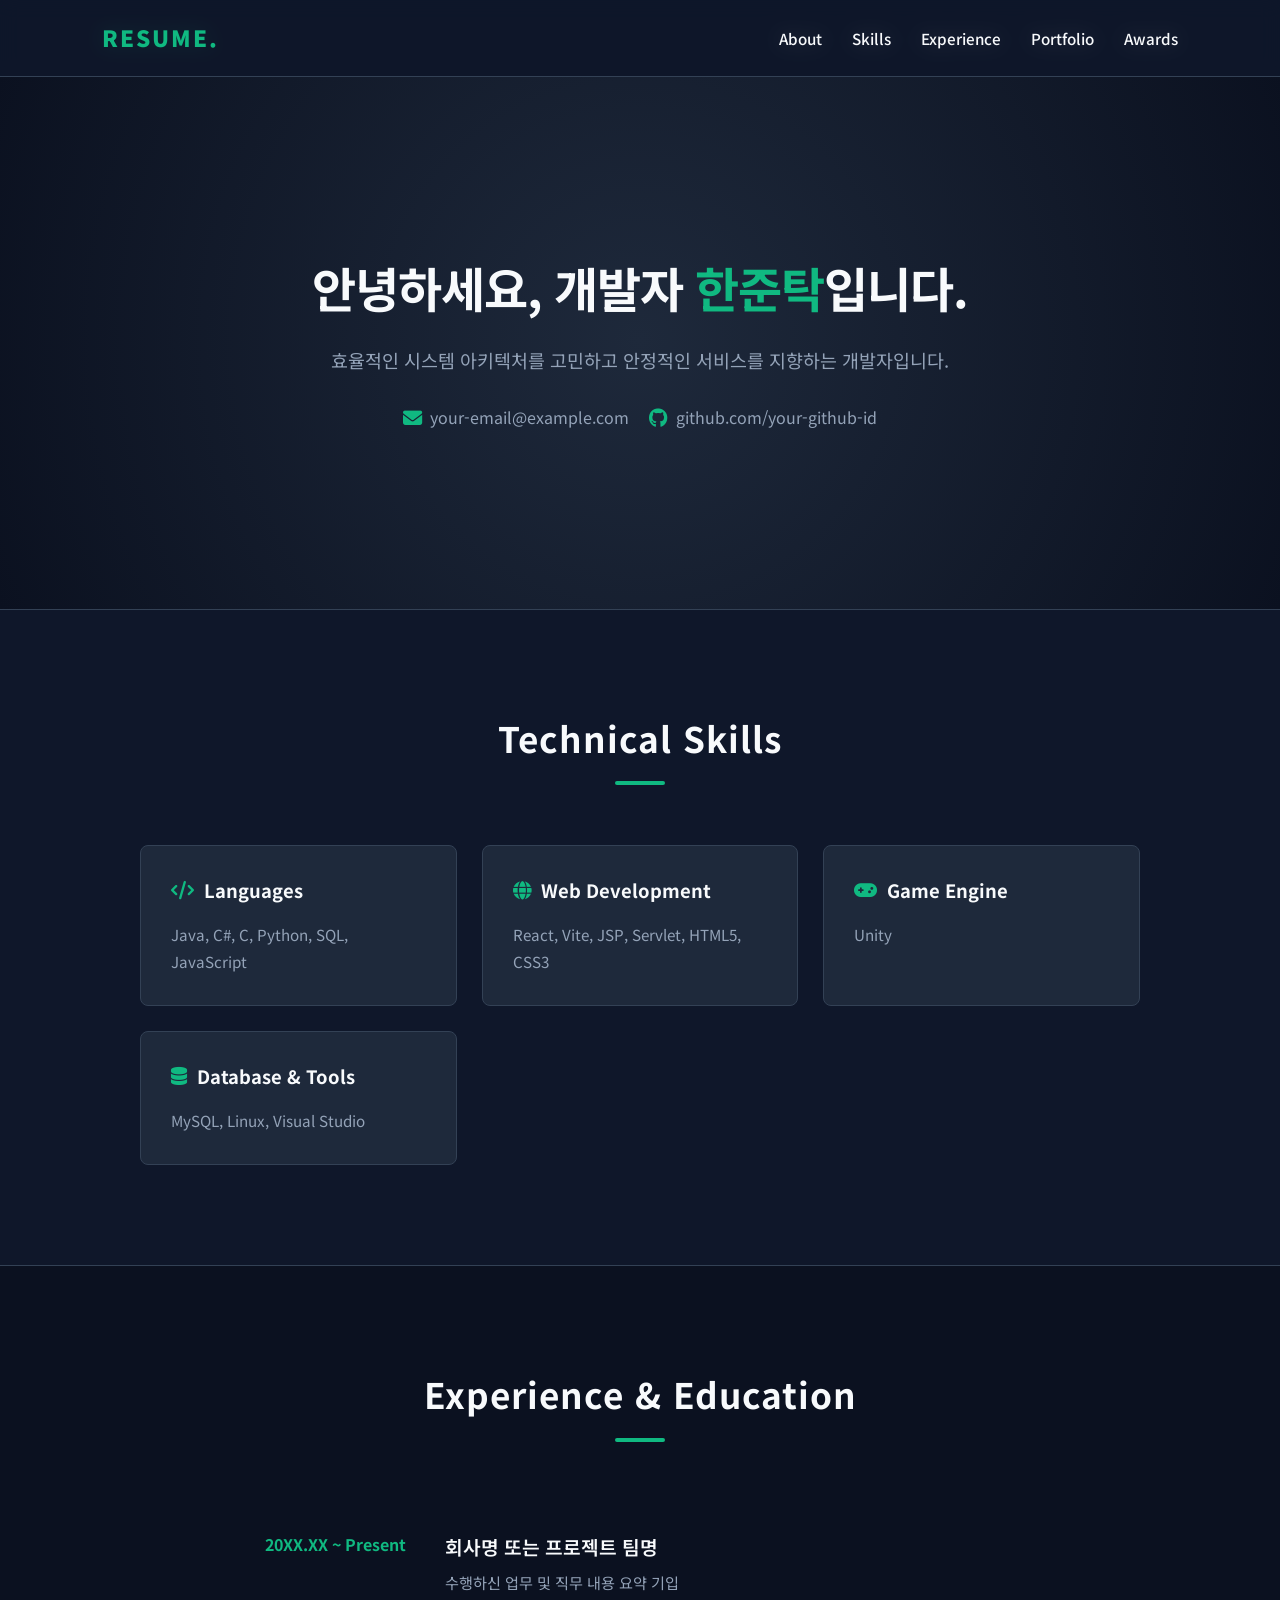
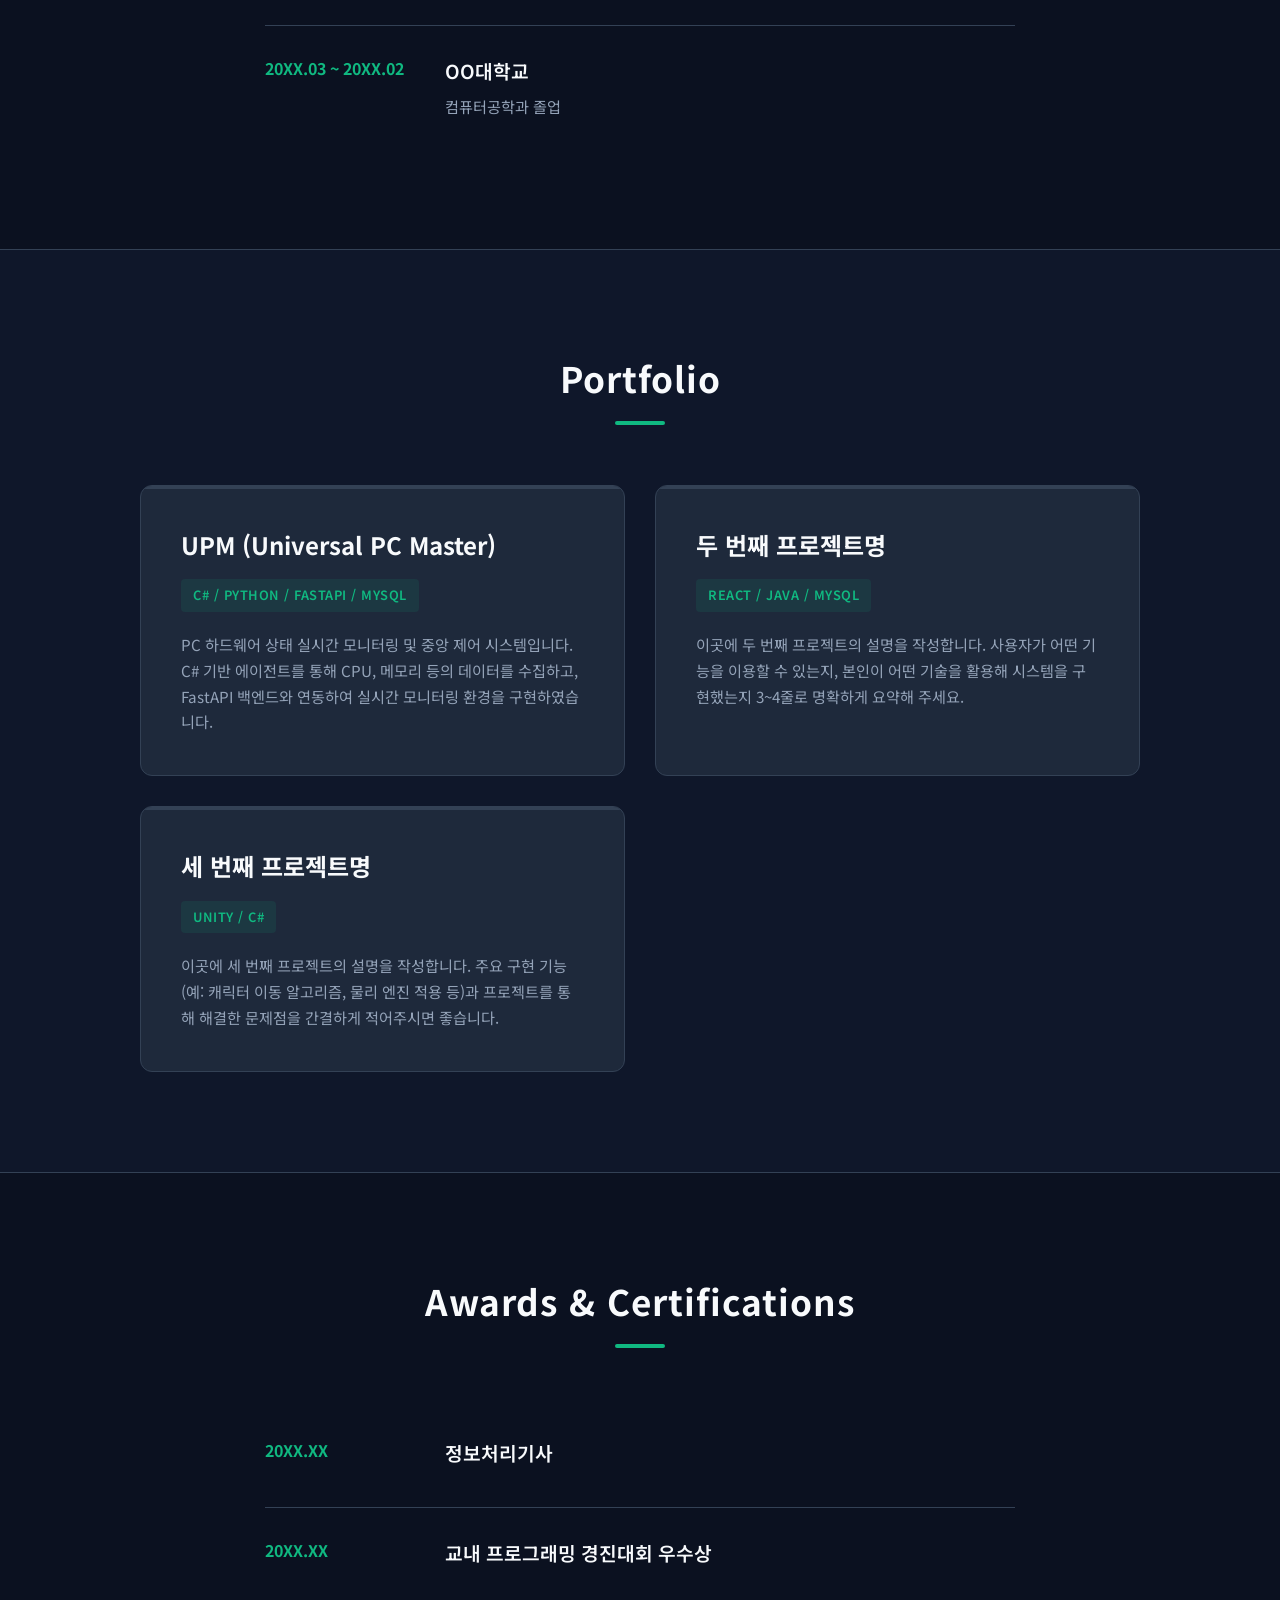
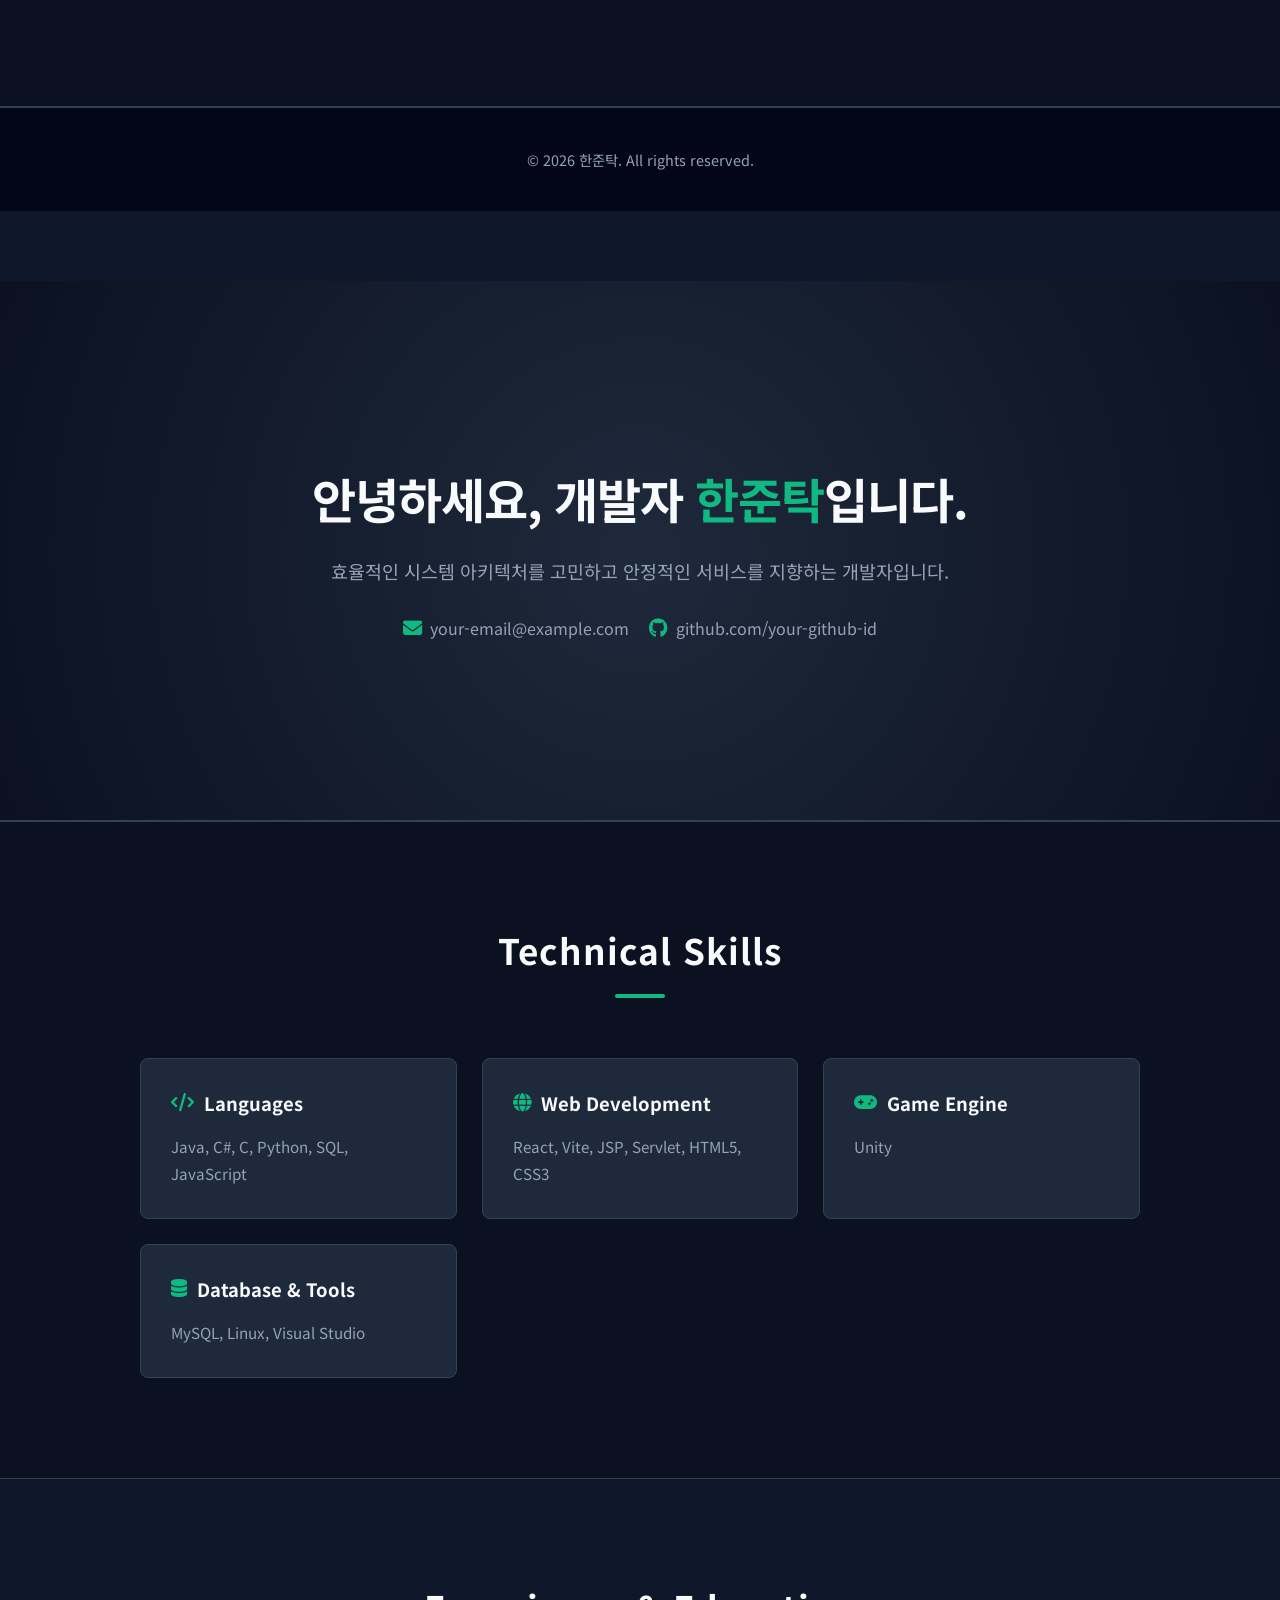
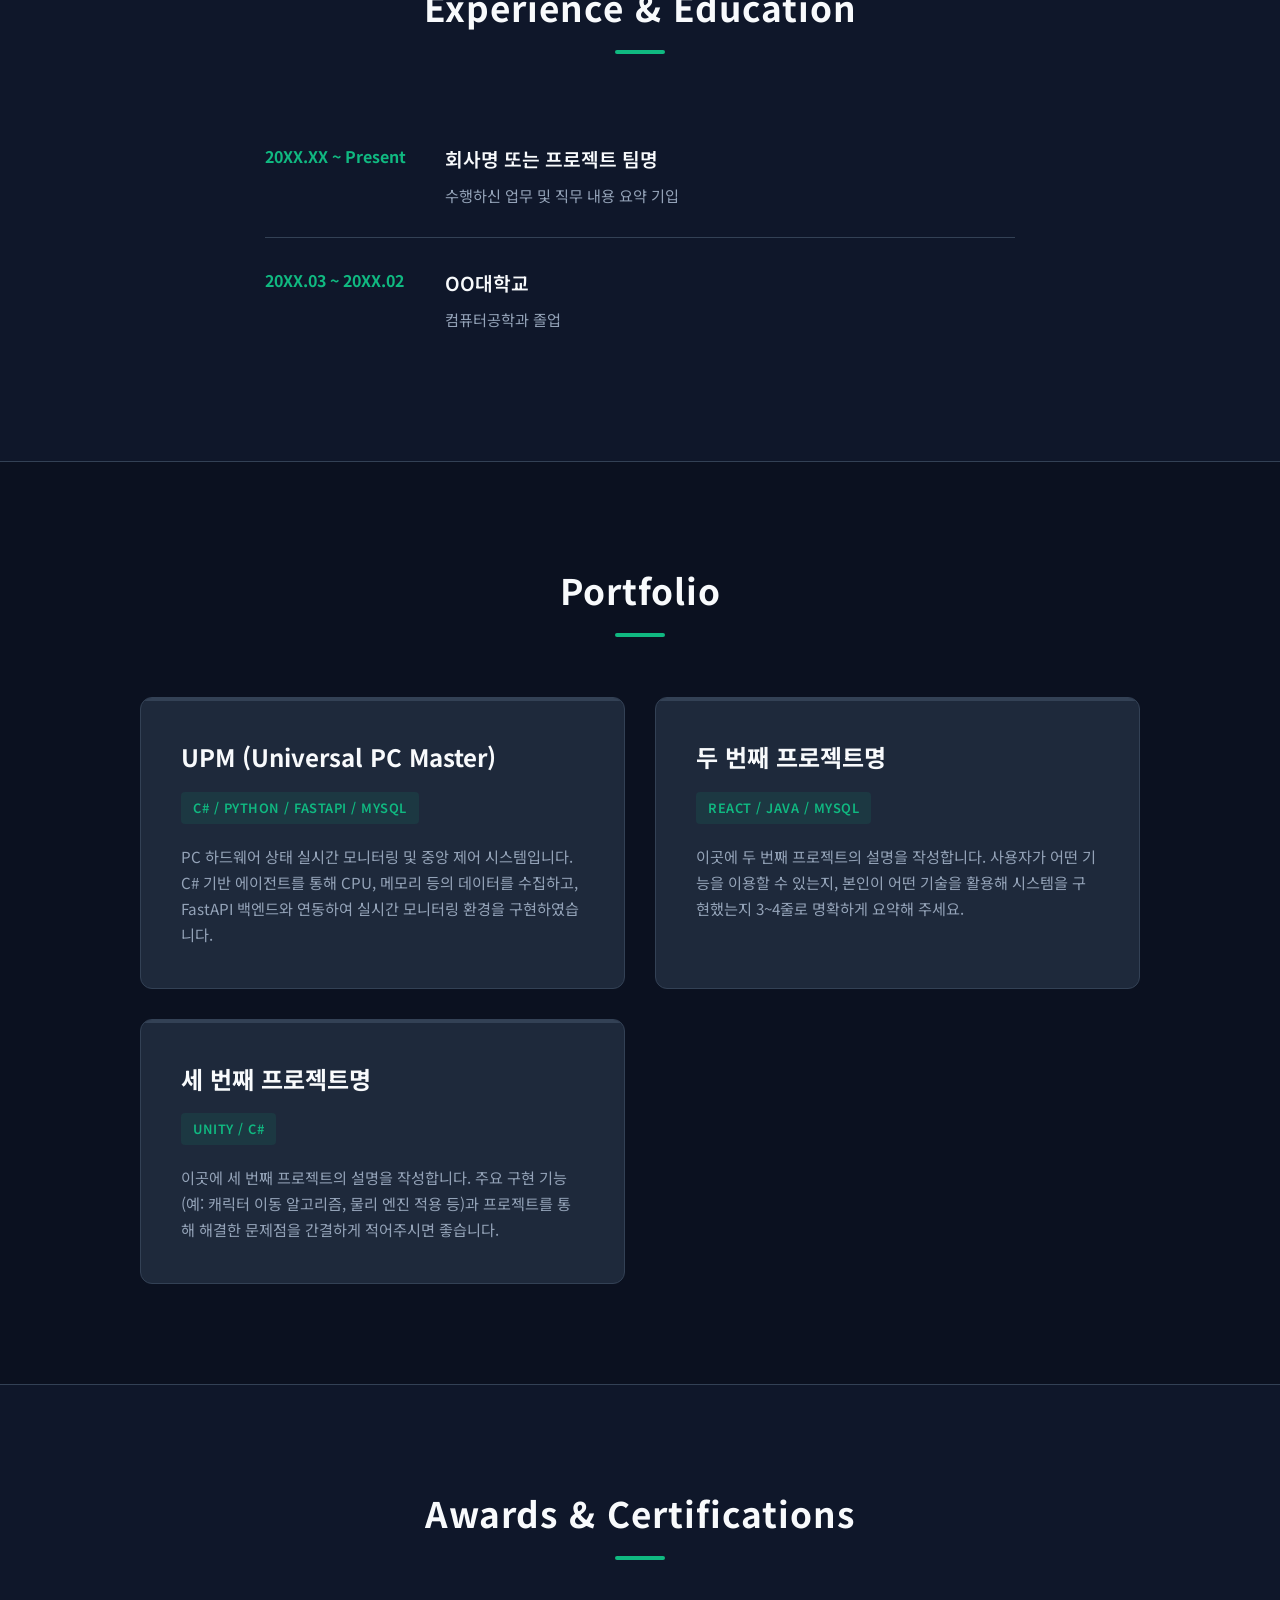
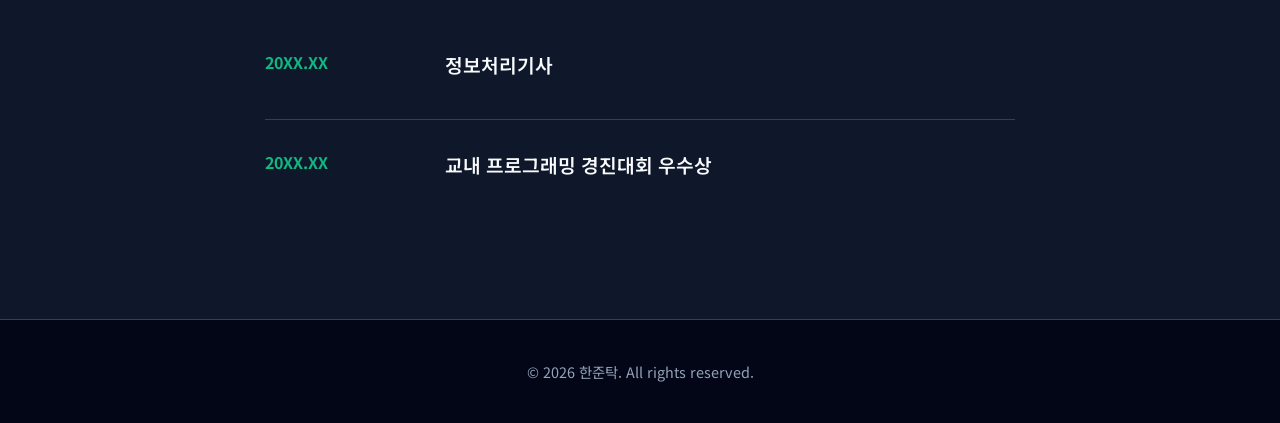
==== commit a97df3b1: "Update index.html" ====
--- a/index.html
+++ b/index.html
@@ -8,13 +8,16 @@
     <link rel="stylesheet" href="https://cdnjs.cloudflare.com/ajax/libs/font-awesome/6.4.0/css/all.min.css">
     
     <style>
-        /* 기본 변수 및 초기화 */
+        /* 새로운 다크 모드 & 에메랄드 테마 변수 */
         :root {
-            --primary-blue: #3498db; /* 메인 포인트 컬러 */
-            --text-dark: #333333;
-            --text-gray: #777777;
-            --bg-light: #f9fbff;
-            --bg-white: #ffffff;
+            --accent-color: #10b981; /* 에메랄드 그린 포인트 */
+            --accent-glow: rgba(16, 185, 129, 0.4);
+            --bg-main: #0f172a; /* 깊은 네이비/블랙 */
+            --bg-alt: #0b1120; /* 더 어두운 배경 (섹션 구분용) */
+            --card-bg: #1e293b; /* 카드 배경 */
+            --text-main: #f8fafc; /* 밝은 텍스트 */
+            --text-muted: #94a3b8; /* 회색 텍스트 */
+            --border-color: #334155; /* 은은한 테두리 */
         }
 
         * {
@@ -24,20 +27,18 @@
             font-family: 'Noto Sans KR', sans-serif;
         }
 
-        html {
-            scroll-behavior: smooth; /* 부드러운 스크롤 */
-        }
+        html { scroll-behavior: smooth; }
 
         body {
-            color: var(--text-dark);
-            background-color: var(--bg-light);
+            color: var(--text-main);
+            background-color: var(--bg-main);
             line-height: 1.6;
         }
 
         a { text-decoration: none; color: inherit; }
         ul { list-style: none; }
 
-        /* 상단 네비게이션 바 */
+        /* 상단 네비게이션 바 (블랙 투명) */
         header {
             position: fixed;
             top: 0;
@@ -47,34 +48,33 @@
             justify-content: space-between;
             align-items: center;
             padding: 20px 8%;
-            background-color: rgba(255, 255, 255, 0.98);
-            box-shadow: 0 1px 10px rgba(0,0,0,0.03);
+            background-color: rgba(15, 23, 42, 0.85);
+            backdrop-filter: blur(10px); /* 배경 블러 효과 */
+            border-bottom: 1px solid var(--border-color);
             z-index: 1000;
         }
 
         .logo {
             font-size: 1.4rem;
             font-weight: 900;
-            color: var(--primary-blue);
-            letter-spacing: 1px;
-        }
-
-        .nav-menu {
-            display: flex;
-            gap: 30px;
-        }
-
+            color: var(--accent-color);
+            letter-spacing: 2px;
+            text-transform: uppercase;
+        }
+
+        .nav-menu { display: flex; gap: 30px; }
         .nav-menu a {
             font-size: 0.95rem;
-            font-weight: 600;
-            transition: color 0.2s;
-        }
-
+            font-weight: 500;
+            color: var(--text-main);
+            transition: color 0.3s, text-shadow 0.3s;
+        }
         .nav-menu a:hover {
-            color: var(--primary-blue);
-        }
-
-        /* 메인 히어로 섹션 (About) */
+            color: var(--accent-color);
+            text-shadow: 0 0 8px var(--accent-glow);
+        }
+
+        /* 메인 히어로 섹션 */
         #about {
             height: 60vh;
             min-height: 450px;
@@ -83,129 +83,95 @@
             justify-content: center;
             align-items: center;
             text-align: center;
-            background: linear-gradient(to bottom, #eef3f8 0%, #ffffff 100%);
-            margin-top: 70px; /* 헤더 높이만큼 띄움 */
+            /* 원형 그라데이션으로 깊이감 부여 */
+            background: radial-gradient(circle at center, #1e293b 0%, #0b1120 100%);
+            margin-top: 70px;
+            border-bottom: 1px solid var(--border-color);
         }
 
         #about h1 {
-            font-size: 2.8rem;
+            font-size: 3rem;
             font-weight: 700;
             margin-bottom: 20px;
-            color: var(--text-dark);
-        }
-
-        #about h1 span {
-            color: var(--primary-blue);
-        }
-
-        #about p.subtitle {
-            font-size: 1.1rem;
-            color: var(--text-gray);
-            margin-bottom: 30px;
-        }
-
-        .contact-links {
-            display: flex;
-            gap: 20px;
-            font-size: 0.95rem;
-            color: #555;
-        }
-
-        .contact-links a {
-            display: flex;
-            align-items: center;
-            gap: 8px;
-            transition: color 0.2s;
-        }
-
-        .contact-links a:hover { color: var(--primary-blue); }
-        .contact-links i { color: var(--primary-blue); font-size: 1.1rem; }
+            letter-spacing: -1px;
+        }
+
+        #about h1 span { color: var(--accent-color); }
+        #about p.subtitle { font-size: 1.15rem; color: var(--text-muted); margin-bottom: 30px; }
+
+        .contact-links { display: flex; gap: 20px; font-size: 1rem; color: var(--text-muted); }
+        .contact-links a { display: flex; align-items: center; gap: 8px; transition: color 0.2s; }
+        .contact-links a:hover { color: var(--text-main); }
+        .contact-links i { color: var(--accent-color); font-size: 1.2rem; }
 
         /* 공통 섹션 레이아웃 */
-        section {
-            padding: 100px 8%;
-            background-color: var(--bg-white);
-        }
-
-        section:nth-child(even) {
-            background-color: var(--bg-light); /* 섹션 구분 배경색 */
-        }
+        section { padding: 100px 8%; }
+        section:nth-child(even) { background-color: var(--bg-alt); border-top: 1px solid var(--border-color); border-bottom: 1px solid var(--border-color); }
 
         .section-title {
             text-align: center;
-            font-size: 2rem;
+            font-size: 2.2rem;
             font-weight: 700;
             margin-bottom: 60px;
-            color: var(--text-dark);
-        }
-
-        /* 타이틀 아래 파란색 밑줄 */
+            letter-spacing: 1px;
+        }
         .section-title::after {
             content: '';
             display: block;
-            width: 40px;
-            height: 3px;
-            background-color: var(--primary-blue);
+            width: 50px;
+            height: 4px;
+            background-color: var(--accent-color);
             margin: 15px auto 0;
-        }
-
-        /* Skills 섹션 */
+            border-radius: 2px;
+        }
+
+        /* Skills 카드 스타일 (선과 야간모드 조화) */
         .skills-container {
             display: grid;
             grid-template-columns: repeat(auto-fit, minmax(280px, 1fr));
-            gap: 30px;
+            gap: 25px;
             max-width: 1000px;
             margin: 0 auto;
         }
 
         .skill-card {
-            background: #fff;
+            background: var(--card-bg);
             padding: 30px;
-            border-radius: 12px;
-            box-shadow: 0 4px 20px rgba(0,0,0,0.04);
-            text-align: left;
-        }
-
-        .skill-card h3 {
-            font-size: 1.1rem;
-            color: #2c3e50;
-            margin-bottom: 15px;
-            display: flex;
-            align-items: center;
-            gap: 10px;
-        }
-
-        .skill-card h3 i { color: var(--primary-blue); }
-        .skill-card p { font-size: 0.95rem; color: #555; line-height: 1.8; }
-
-        /* Experience, Education, Awards (리스트 형태) */
-        .list-container {
-            max-width: 700px;
-            margin: 0 auto;
-        }
-
+            border-radius: 8px;
+            border: 1px solid var(--border-color);
+            transition: transform 0.3s, border-color 0.3s;
+        }
+        .skill-card:hover {
+            transform: translateY(-5px);
+            border-color: var(--accent-color);
+            box-shadow: 0 10px 20px rgba(0,0,0,0.5);
+        }
+
+        .skill-card h3 { font-size: 1.15rem; color: var(--text-main); margin-bottom: 15px; display: flex; align-items: center; gap: 10px; }
+        .skill-card h3 i { color: var(--accent-color); }
+        .skill-card p { font-size: 0.95rem; color: var(--text-muted); line-height: 1.8; }
+
+        /* 리스트 형태 (경력, 학력, 자격증) */
+        .list-container { max-width: 750px; margin: 0 auto; }
         .list-item {
             display: flex;
             align-items: flex-start;
-            padding: 25px 0;
-            border-bottom: 1px solid #f0f0f0;
-        }
-
+            padding: 30px 0;
+            border-bottom: 1px solid var(--border-color);
+        }
         .list-item:last-child { border-bottom: none; }
-
         .list-date {
             width: 180px;
             font-size: 1rem;
-            font-weight: 600;
-            color: var(--primary-blue);
+            font-weight: 700;
+            color: var(--accent-color);
             flex-shrink: 0;
         }
-
         .list-content { flex-grow: 1; }
-        .list-title { font-size: 1.1rem; font-weight: 500; color: var(--text-dark); margin-bottom: 5px; }
-        .list-desc { font-size: 0.95rem; color: var(--text-gray); }
-
-        /* Portfolio 섹션 */
+        .list-title { font-size: 1.2rem; font-weight: 600; color: var(--text-main); margin-bottom: 8px; }
+        .list-desc { font-size: 0.95rem; color: var(--text-muted); }
+
+        /* Portfolio 카드 스타일 */
         .portfolio-container {
             display: grid;
             grid-template-columns: repeat(auto-fit, minmax(400px, 1fr));
@@ -215,43 +181,62 @@
         }
 
         .portfolio-card {
-            background: #fff;
+            background: var(--card-bg);
             padding: 40px;
             border-radius: 12px;
-            box-shadow: 0 4px 20px rgba(0,0,0,0.04);
-            transition: transform 0.3s ease;
-        }
-
-        .portfolio-card:hover { transform: translateY(-5px); }
-        .portfolio-title { font-size: 1.4rem; font-weight: 700; margin-bottom: 10px; color: #222; }
+            border: 1px solid var(--border-color);
+            position: relative;
+            overflow: hidden;
+            transition: all 0.3s ease;
+        }
         
+        /* 카드 상단에 얇은 포인트 컬러 선 추가 */
+        .portfolio-card::before {
+            content: '';
+            position: absolute;
+            top: 0; left: 0;
+            width: 100%; height: 3px;
+            background: var(--border-color);
+            transition: background 0.3s;
+        }
+
+        .portfolio-card:hover { transform: translateY(-5px); border-color: #475569; }
+        .portfolio-card:hover::before { background: var(--accent-color); }
+
+        .portfolio-title { font-size: 1.5rem; font-weight: 700; margin-bottom: 15px; color: var(--text-main); }
+        
+        /* 태그 스타일의 기술 스택 */
         .portfolio-tech {
-            font-size: 0.85rem;
-            color: var(--primary-blue);
+            display: inline-block;
+            font-size: 0.8rem;
+            color: var(--accent-color);
+            background: rgba(16, 185, 129, 0.1);
+            padding: 6px 12px;
+            border-radius: 4px;
             font-weight: 600;
             margin-bottom: 20px;
             letter-spacing: 0.5px;
-            text-transform: uppercase;
-        }
-
-        .portfolio-desc { font-size: 0.95rem; color: var(--text-gray); line-height: 1.7; }
+        }
+
+        .portfolio-desc { font-size: 0.95rem; color: var(--text-muted); line-height: 1.7; }
 
         /* Footer */
         footer {
-            background-color: #2b3b4a;
-            color: #ffffff;
+            background-color: #020617;
+            color: var(--text-muted);
             text-align: center;
-            padding: 30px;
+            padding: 40px;
             font-size: 0.9rem;
+            border-top: 1px solid var(--border-color);
         }
 
         /* 모바일 반응형 */
         @media (max-width: 768px) {
-            .nav-menu { display: none; } /* 모바일에서는 임시로 메뉴 숨김 (필요시 토글 구현) */
+            .nav-menu { display: none; }
             #about h1 { font-size: 2.2rem; }
-            .contact-links { flex-direction: column; gap: 10px; }
-            .list-item { flex-direction: column; }
-            .list-date { margin-bottom: 10px; }
+            .contact-links { flex-direction: column; gap: 15px; }
+            .list-item { flex-direction: column; padding: 20px 0; }
+            .list-date { margin-bottom: 10px; width: auto; }
             .portfolio-container { grid-template-columns: 1fr; }
         }
     </style>
@@ -259,7 +244,7 @@
 <body>
 
     <header>
-        <a href="#" class="logo">RESUME</a>
+        <a href="#" class="logo">RESUME.</a>
         <nav class="nav-menu">
             <a href="#about">About</a>
             <a href="#skills">Skills</a>
@@ -279,7 +264,7 @@
         </div>
     </section>
 
-    <section id="skills" style="background-color: var(--bg-white);">
+    <section id="skills">
         <h2 class="section-title">Technical Skills</h2>
         <div class="skills-container">
             
@@ -306,7 +291,7 @@
         </div>
     </section>
 
-    <section id="experience" style="background-color: var(--bg-light);">
+    <section id="experience">
         <h2 class="section-title">Experience & Education</h2>
         <div class="list-container">
             
@@ -329,7 +314,7 @@
         </div>
     </section>
 
-    <section id="portfolio" style="background-color: var(--bg-white);">
+    <section id="portfolio">
         <h2 class="section-title">Portfolio</h2>
         <div class="portfolio-container">
 
@@ -360,7 +345,7 @@
         </div>
     </section>
 
-    <section id="awards" style="background-color: var(--bg-light);">
+    <section id="awards">
         <h2 class="section-title">Awards & Certifications</h2>
         <div class="list-container">
             
@@ -386,4 +371,377 @@
     </footer>
 
 </body>
+</html><!DOCTYPE html>
+<html lang="ko">
+<head>
+    <meta charset="UTF-8">
+    <meta name="viewport" content="width=device-width, initial-scale=1.0">
+    <title>한준탁 | RESUME</title>
+    <link href="https://fonts.googleapis.com/css2?family=Noto+Sans+KR:wght@300;400;500;700;900&display=swap" rel="stylesheet">
+    <link rel="stylesheet" href="https://cdnjs.cloudflare.com/ajax/libs/font-awesome/6.4.0/css/all.min.css">
+    
+    <style>
+        /* 새로운 다크 모드 & 에메랄드 테마 변수 */
+        :root {
+            --accent-color: #10b981; /* 에메랄드 그린 포인트 */
+            --accent-glow: rgba(16, 185, 129, 0.4);
+            --bg-main: #0f172a; /* 깊은 네이비/블랙 */
+            --bg-alt: #0b1120; /* 더 어두운 배경 (섹션 구분용) */
+            --card-bg: #1e293b; /* 카드 배경 */
+            --text-main: #f8fafc; /* 밝은 텍스트 */
+            --text-muted: #94a3b8; /* 회색 텍스트 */
+            --border-color: #334155; /* 은은한 테두리 */
+        }
+
+        * {
+            margin: 0;
+            padding: 0;
+            box-sizing: border-box;
+            font-family: 'Noto Sans KR', sans-serif;
+        }
+
+        html { scroll-behavior: smooth; }
+
+        body {
+            color: var(--text-main);
+            background-color: var(--bg-main);
+            line-height: 1.6;
+        }
+
+        a { text-decoration: none; color: inherit; }
+        ul { list-style: none; }
+
+        /* 상단 네비게이션 바 (블랙 투명) */
+        header {
+            position: fixed;
+            top: 0;
+            left: 0;
+            width: 100%;
+            display: flex;
+            justify-content: space-between;
+            align-items: center;
+            padding: 20px 8%;
+            background-color: rgba(15, 23, 42, 0.85);
+            backdrop-filter: blur(10px); /* 배경 블러 효과 */
+            border-bottom: 1px solid var(--border-color);
+            z-index: 1000;
+        }
+
+        .logo {
+            font-size: 1.4rem;
+            font-weight: 900;
+            color: var(--accent-color);
+            letter-spacing: 2px;
+            text-transform: uppercase;
+        }
+
+        .nav-menu { display: flex; gap: 30px; }
+        .nav-menu a {
+            font-size: 0.95rem;
+            font-weight: 500;
+            color: var(--text-main);
+            transition: color 0.3s, text-shadow 0.3s;
+        }
+        .nav-menu a:hover {
+            color: var(--accent-color);
+            text-shadow: 0 0 8px var(--accent-glow);
+        }
+
+        /* 메인 히어로 섹션 */
+        #about {
+            height: 60vh;
+            min-height: 450px;
+            display: flex;
+            flex-direction: column;
+            justify-content: center;
+            align-items: center;
+            text-align: center;
+            /* 원형 그라데이션으로 깊이감 부여 */
+            background: radial-gradient(circle at center, #1e293b 0%, #0b1120 100%);
+            margin-top: 70px;
+            border-bottom: 1px solid var(--border-color);
+        }
+
+        #about h1 {
+            font-size: 3rem;
+            font-weight: 700;
+            margin-bottom: 20px;
+            letter-spacing: -1px;
+        }
+
+        #about h1 span { color: var(--accent-color); }
+        #about p.subtitle { font-size: 1.15rem; color: var(--text-muted); margin-bottom: 30px; }
+
+        .contact-links { display: flex; gap: 20px; font-size: 1rem; color: var(--text-muted); }
+        .contact-links a { display: flex; align-items: center; gap: 8px; transition: color 0.2s; }
+        .contact-links a:hover { color: var(--text-main); }
+        .contact-links i { color: var(--accent-color); font-size: 1.2rem; }
+
+        /* 공통 섹션 레이아웃 */
+        section { padding: 100px 8%; }
+        section:nth-child(even) { background-color: var(--bg-alt); border-top: 1px solid var(--border-color); border-bottom: 1px solid var(--border-color); }
+
+        .section-title {
+            text-align: center;
+            font-size: 2.2rem;
+            font-weight: 700;
+            margin-bottom: 60px;
+            letter-spacing: 1px;
+        }
+        .section-title::after {
+            content: '';
+            display: block;
+            width: 50px;
+            height: 4px;
+            background-color: var(--accent-color);
+            margin: 15px auto 0;
+            border-radius: 2px;
+        }
+
+        /* Skills 카드 스타일 (선과 야간모드 조화) */
+        .skills-container {
+            display: grid;
+            grid-template-columns: repeat(auto-fit, minmax(280px, 1fr));
+            gap: 25px;
+            max-width: 1000px;
+            margin: 0 auto;
+        }
+
+        .skill-card {
+            background: var(--card-bg);
+            padding: 30px;
+            border-radius: 8px;
+            border: 1px solid var(--border-color);
+            transition: transform 0.3s, border-color 0.3s;
+        }
+        .skill-card:hover {
+            transform: translateY(-5px);
+            border-color: var(--accent-color);
+            box-shadow: 0 10px 20px rgba(0,0,0,0.5);
+        }
+
+        .skill-card h3 { font-size: 1.15rem; color: var(--text-main); margin-bottom: 15px; display: flex; align-items: center; gap: 10px; }
+        .skill-card h3 i { color: var(--accent-color); }
+        .skill-card p { font-size: 0.95rem; color: var(--text-muted); line-height: 1.8; }
+
+        /* 리스트 형태 (경력, 학력, 자격증) */
+        .list-container { max-width: 750px; margin: 0 auto; }
+        .list-item {
+            display: flex;
+            align-items: flex-start;
+            padding: 30px 0;
+            border-bottom: 1px solid var(--border-color);
+        }
+        .list-item:last-child { border-bottom: none; }
+        .list-date {
+            width: 180px;
+            font-size: 1rem;
+            font-weight: 700;
+            color: var(--accent-color);
+            flex-shrink: 0;
+        }
+        .list-content { flex-grow: 1; }
+        .list-title { font-size: 1.2rem; font-weight: 600; color: var(--text-main); margin-bottom: 8px; }
+        .list-desc { font-size: 0.95rem; color: var(--text-muted); }
+
+        /* Portfolio 카드 스타일 */
+        .portfolio-container {
+            display: grid;
+            grid-template-columns: repeat(auto-fit, minmax(400px, 1fr));
+            gap: 30px;
+            max-width: 1000px;
+            margin: 0 auto;
+        }
+
+        .portfolio-card {
+            background: var(--card-bg);
+            padding: 40px;
+            border-radius: 12px;
+            border: 1px solid var(--border-color);
+            position: relative;
+            overflow: hidden;
+            transition: all 0.3s ease;
+        }
+        
+        /* 카드 상단에 얇은 포인트 컬러 선 추가 */
+        .portfolio-card::before {
+            content: '';
+            position: absolute;
+            top: 0; left: 0;
+            width: 100%; height: 3px;
+            background: var(--border-color);
+            transition: background 0.3s;
+        }
+
+        .portfolio-card:hover { transform: translateY(-5px); border-color: #475569; }
+        .portfolio-card:hover::before { background: var(--accent-color); }
+
+        .portfolio-title { font-size: 1.5rem; font-weight: 700; margin-bottom: 15px; color: var(--text-main); }
+        
+        /* 태그 스타일의 기술 스택 */
+        .portfolio-tech {
+            display: inline-block;
+            font-size: 0.8rem;
+            color: var(--accent-color);
+            background: rgba(16, 185, 129, 0.1);
+            padding: 6px 12px;
+            border-radius: 4px;
+            font-weight: 600;
+            margin-bottom: 20px;
+            letter-spacing: 0.5px;
+        }
+
+        .portfolio-desc { font-size: 0.95rem; color: var(--text-muted); line-height: 1.7; }
+
+        /* Footer */
+        footer {
+            background-color: #020617;
+            color: var(--text-muted);
+            text-align: center;
+            padding: 40px;
+            font-size: 0.9rem;
+            border-top: 1px solid var(--border-color);
+        }
+
+        /* 모바일 반응형 */
+        @media (max-width: 768px) {
+            .nav-menu { display: none; }
+            #about h1 { font-size: 2.2rem; }
+            .contact-links { flex-direction: column; gap: 15px; }
+            .list-item { flex-direction: column; padding: 20px 0; }
+            .list-date { margin-bottom: 10px; width: auto; }
+            .portfolio-container { grid-template-columns: 1fr; }
+        }
+    </style>
+</head>
+<body>
+
+    <header>
+        <a href="#" class="logo">RESUME.</a>
+        <nav class="nav-menu">
+            <a href="#about">About</a>
+            <a href="#skills">Skills</a>
+            <a href="#experience">Experience</a>
+            <a href="#portfolio">Portfolio</a>
+            <a href="#awards">Awards</a>
+        </nav>
+    </header>
+
+    <section id="about">
+        <h1>안녕하세요, 개발자 <span>한준탁</span>입니다.</h1>
+        <p class="subtitle">효율적인 시스템 아키텍처를 고민하고 안정적인 서비스를 지향하는 개발자입니다.</p>
+        
+        <div class="contact-links">
+            <a href="mailto:your-email@example.com"><i class="fas fa-envelope"></i> your-email@example.com</a>
+            <a href="https://github.com/your-github-id" target="_blank"><i class="fab fa-github"></i> github.com/your-github-id</a>
+        </div>
+    </section>
+
+    <section id="skills">
+        <h2 class="section-title">Technical Skills</h2>
+        <div class="skills-container">
+            
+            <div class="skill-card">
+                <h3><i class="fas fa-code"></i> Languages</h3>
+                <p>Java, C#, C, Python, SQL, JavaScript</p>
+            </div>
+
+            <div class="skill-card">
+                <h3><i class="fas fa-globe"></i> Web Development</h3>
+                <p>React, Vite, JSP, Servlet, HTML5, CSS3</p>
+            </div>
+
+            <div class="skill-card">
+                <h3><i class="fas fa-gamepad"></i> Game Engine</h3>
+                <p>Unity</p>
+            </div>
+
+            <div class="skill-card">
+                <h3><i class="fas fa-database"></i> Database & Tools</h3>
+                <p>MySQL, Linux, Visual Studio</p>
+            </div>
+
+        </div>
+    </section>
+
+    <section id="experience">
+        <h2 class="section-title">Experience & Education</h2>
+        <div class="list-container">
+            
+            <div class="list-item">
+                <div class="list-date">20XX.XX ~ Present</div>
+                <div class="list-content">
+                    <div class="list-title">회사명 또는 프로젝트 팀명</div>
+                    <div class="list-desc">수행하신 업무 및 직무 내용 요약 기입</div>
+                </div>
+            </div>
+
+            <div class="list-item">
+                <div class="list-date">20XX.03 ~ 20XX.02</div>
+                <div class="list-content">
+                    <div class="list-title">OO대학교</div>
+                    <div class="list-desc">컴퓨터공학과 졸업</div>
+                </div>
+            </div>
+
+        </div>
+    </section>
+
+    <section id="portfolio">
+        <h2 class="section-title">Portfolio</h2>
+        <div class="portfolio-container">
+
+            <div class="portfolio-card">
+                <h3 class="portfolio-title">UPM (Universal PC Master)</h3>
+                <div class="portfolio-tech">C# / PYTHON / FASTAPI / MYSQL</div>
+                <p class="portfolio-desc">
+                    PC 하드웨어 상태 실시간 모니터링 및 중앙 제어 시스템입니다. C# 기반 에이전트를 통해 CPU, 메모리 등의 데이터를 수집하고, FastAPI 백엔드와 연동하여 실시간 모니터링 환경을 구현하였습니다.
+                </p>
+            </div>
+
+            <div class="portfolio-card">
+                <h3 class="portfolio-title">두 번째 프로젝트명</h3>
+                <div class="portfolio-tech">REACT / JAVA / MYSQL</div>
+                <p class="portfolio-desc">
+                    이곳에 두 번째 프로젝트의 설명을 작성합니다. 사용자가 어떤 기능을 이용할 수 있는지, 본인이 어떤 기술을 활용해 시스템을 구현했는지 3~4줄로 명확하게 요약해 주세요.
+                </p>
+            </div>
+
+            <div class="portfolio-card">
+                <h3 class="portfolio-title">세 번째 프로젝트명</h3>
+                <div class="portfolio-tech">UNITY / C#</div>
+                <p class="portfolio-desc">
+                    이곳에 세 번째 프로젝트의 설명을 작성합니다. 주요 구현 기능(예: 캐릭터 이동 알고리즘, 물리 엔진 적용 등)과 프로젝트를 통해 해결한 문제점을 간결하게 적어주시면 좋습니다.
+                </p>
+            </div>
+
+        </div>
+    </section>
+
+    <section id="awards">
+        <h2 class="section-title">Awards & Certifications</h2>
+        <div class="list-container">
+            
+            <div class="list-item">
+                <div class="list-date">20XX.XX</div>
+                <div class="list-content">
+                    <div class="list-title">정보처리기사</div>
+                </div>
+            </div>
+
+            <div class="list-item">
+                <div class="list-date">20XX.XX</div>
+                <div class="list-content">
+                    <div class="list-title">교내 프로그래밍 경진대회 우수상</div>
+                </div>
+            </div>
+
+        </div>
+    </section>
+
+    <footer>
+        <p>© 2026 한준탁. All rights reserved.</p>
+    </footer>
+
+</body>
 </html>
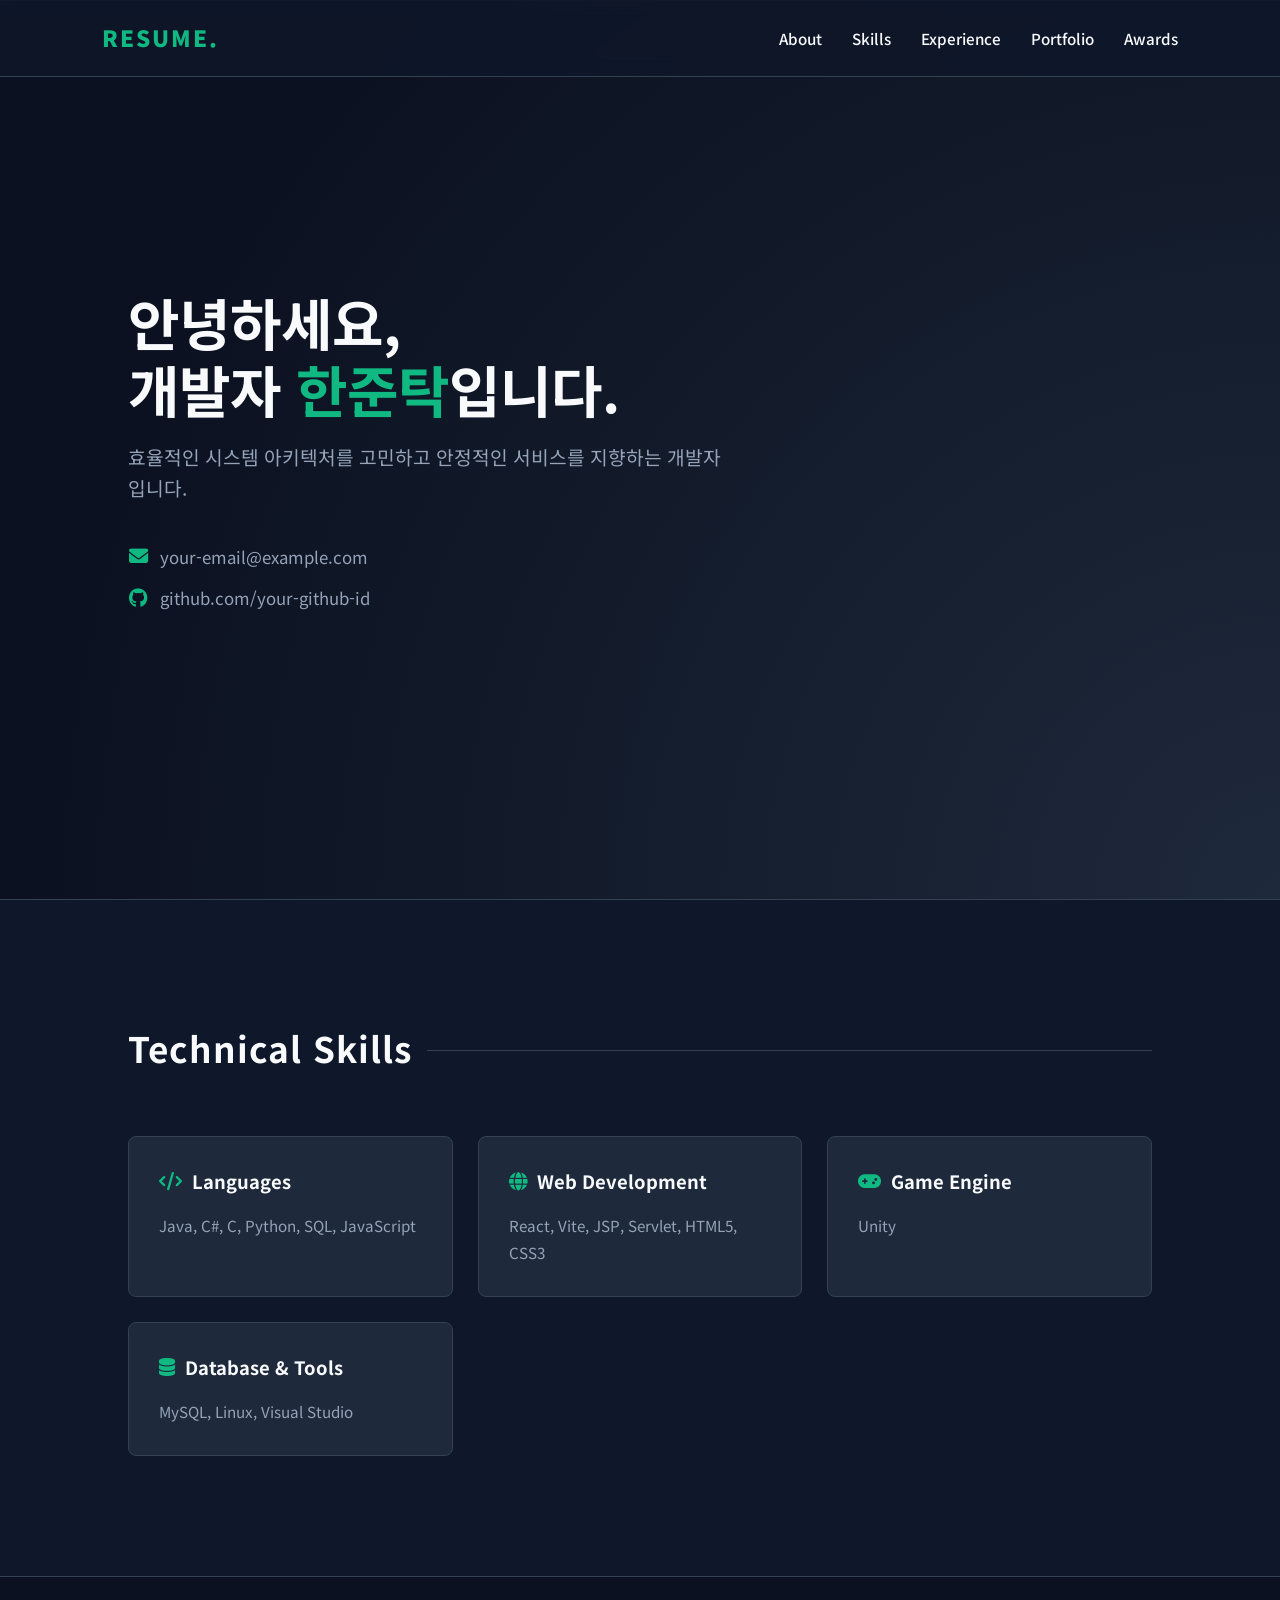
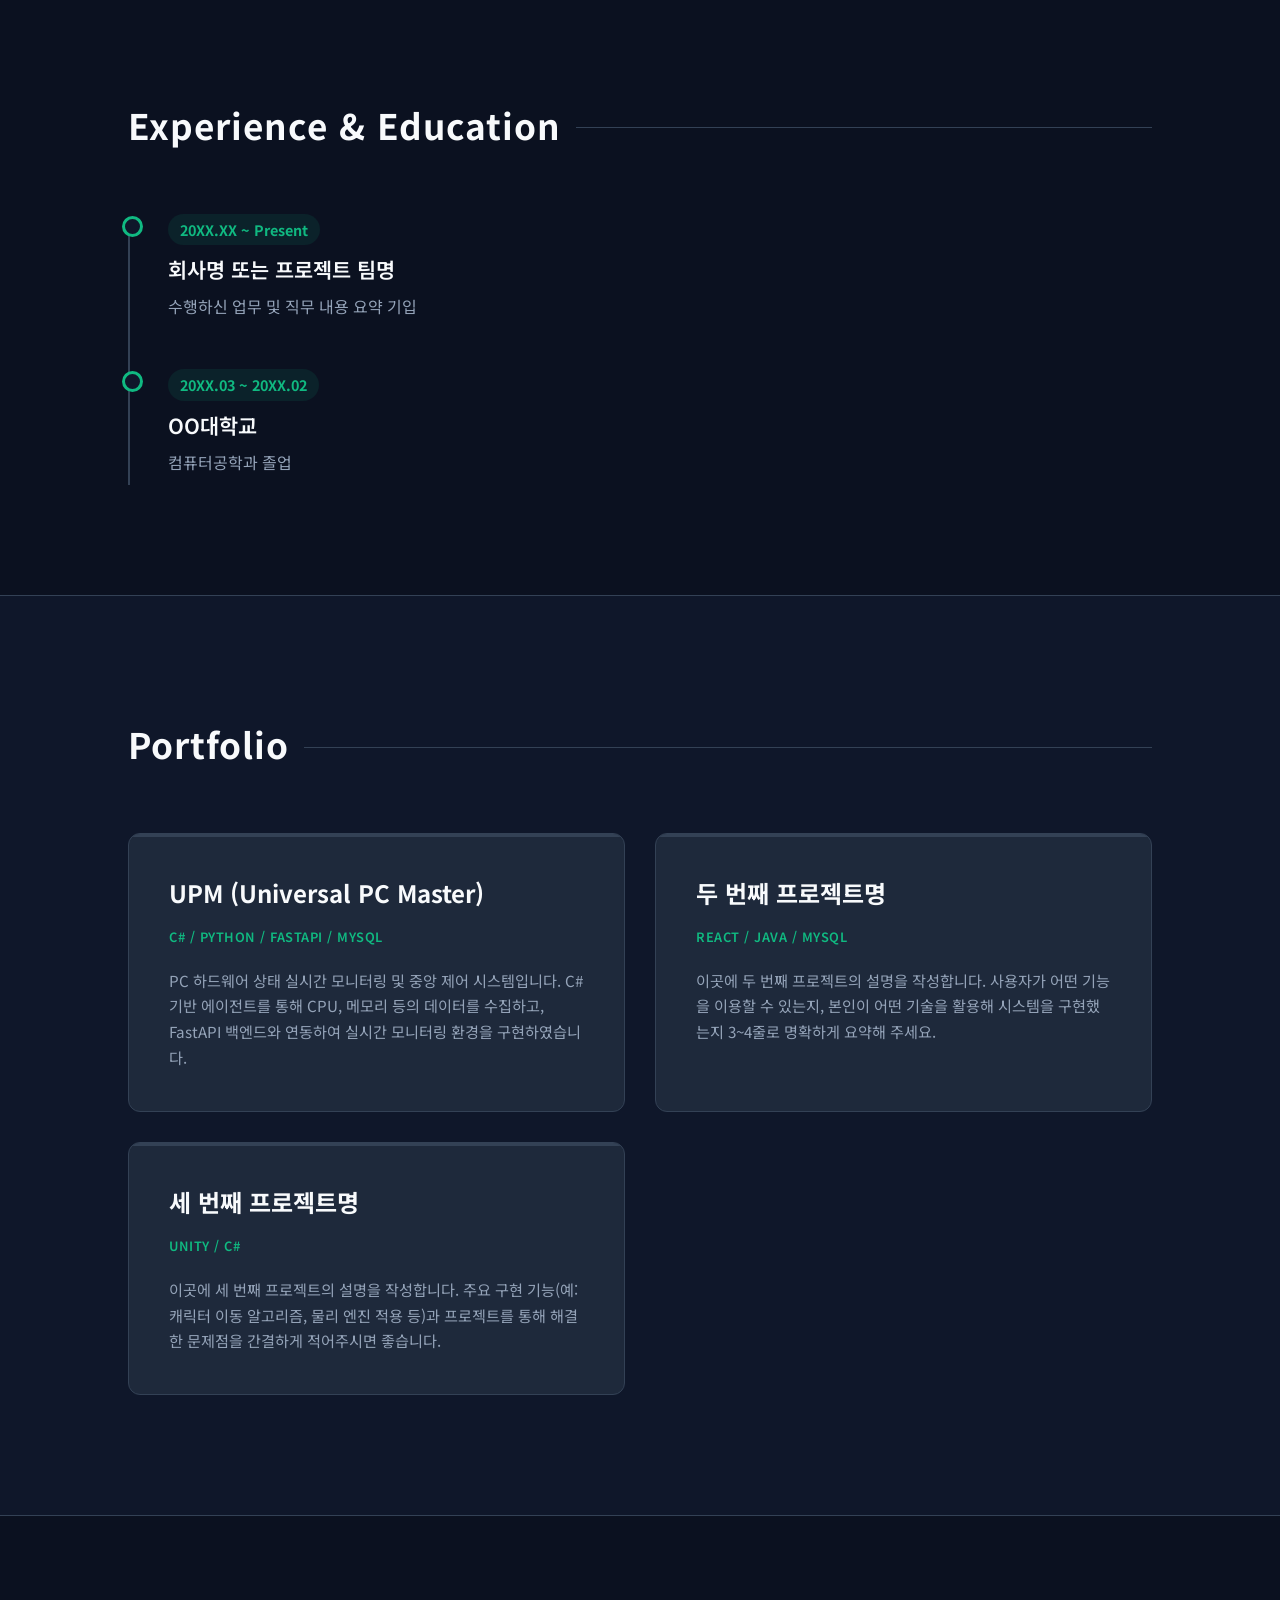
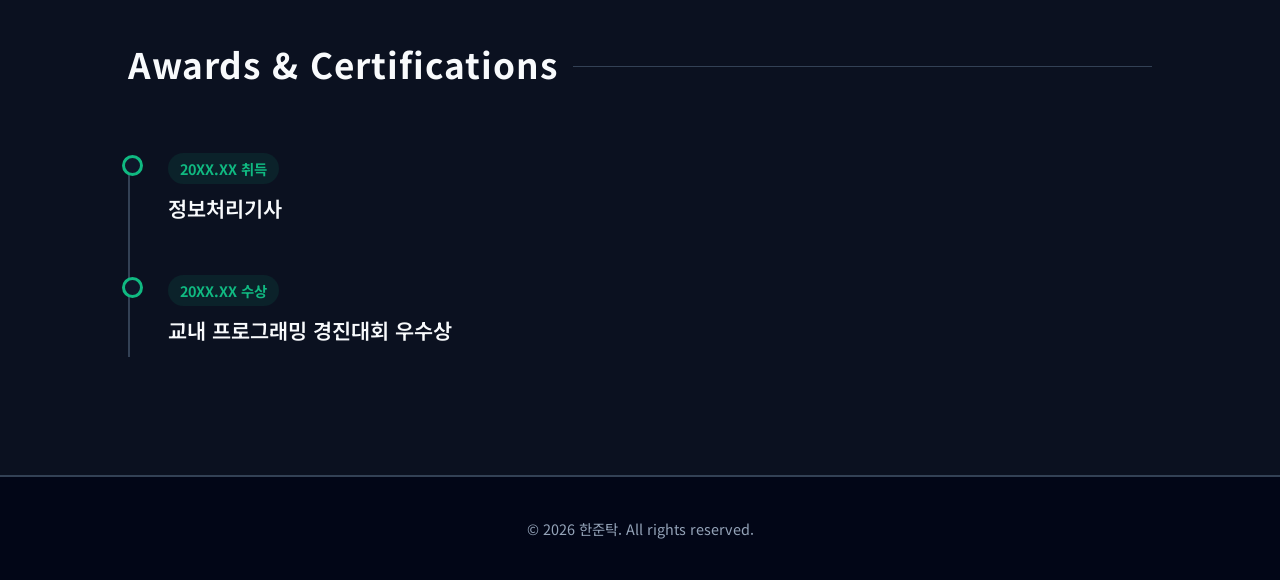
==== commit 34ee2df0: "Update index.html" ====
--- a/index.html
+++ b/index.html
@@ -8,16 +8,16 @@
     <link rel="stylesheet" href="https://cdnjs.cloudflare.com/ajax/libs/font-awesome/6.4.0/css/all.min.css">
     
     <style>
-        /* 새로운 다크 모드 & 에메랄드 테마 변수 */
+        /* 기존 다크 모드 & 에메랄드 테마 색상 (유지) */
         :root {
-            --accent-color: #10b981; /* 에메랄드 그린 포인트 */
+            --accent-color: #10b981; 
             --accent-glow: rgba(16, 185, 129, 0.4);
-            --bg-main: #0f172a; /* 깊은 네이비/블랙 */
-            --bg-alt: #0b1120; /* 더 어두운 배경 (섹션 구분용) */
-            --card-bg: #1e293b; /* 카드 배경 */
-            --text-main: #f8fafc; /* 밝은 텍스트 */
-            --text-muted: #94a3b8; /* 회색 텍스트 */
-            --border-color: #334155; /* 은은한 테두리 */
+            --bg-main: #0f172a; 
+            --bg-alt: #0b1120; 
+            --card-bg: #1e293b; 
+            --text-main: #f8fafc; 
+            --text-muted: #94a3b8; 
+            --border-color: #334155; 
         }
 
         * {
@@ -38,7 +38,7 @@
         a { text-decoration: none; color: inherit; }
         ul { list-style: none; }
 
-        /* 상단 네비게이션 바 (블랙 투명) */
+        /* 상단 네비게이션 바 */
         header {
             position: fixed;
             top: 0;
@@ -49,7 +49,7 @@
             align-items: center;
             padding: 20px 8%;
             background-color: rgba(15, 23, 42, 0.85);
-            backdrop-filter: blur(10px); /* 배경 블러 효과 */
+            backdrop-filter: blur(10px);
             border-bottom: 1px solid var(--border-color);
             z-index: 1000;
         }
@@ -74,64 +74,63 @@
             text-shadow: 0 0 8px var(--accent-glow);
         }
 
-        /* 메인 히어로 섹션 */
+        /* 메인 히어로 섹션 (화면 꽉 차게 변경) */
         #about {
-            height: 60vh;
-            min-height: 450px;
+            height: 100vh; /* 화면 높이에 맞춤 */
             display: flex;
             flex-direction: column;
             justify-content: center;
-            align-items: center;
-            text-align: center;
-            /* 원형 그라데이션으로 깊이감 부여 */
-            background: radial-gradient(circle at center, #1e293b 0%, #0b1120 100%);
-            margin-top: 70px;
+            align-items: flex-start; /* 좌측 정렬로 변경 */
+            padding: 0 10%;
+            background: radial-gradient(circle at right bottom, #1e293b 0%, #0b1120 80%);
             border-bottom: 1px solid var(--border-color);
         }
 
         #about h1 {
-            font-size: 3rem;
+            font-size: 3.5rem;
             font-weight: 700;
             margin-bottom: 20px;
             letter-spacing: -1px;
+            line-height: 1.2;
         }
 
         #about h1 span { color: var(--accent-color); }
-        #about p.subtitle { font-size: 1.15rem; color: var(--text-muted); margin-bottom: 30px; }
-
-        .contact-links { display: flex; gap: 20px; font-size: 1rem; color: var(--text-muted); }
-        .contact-links a { display: flex; align-items: center; gap: 8px; transition: color 0.2s; }
+        #about p.subtitle { font-size: 1.2rem; color: var(--text-muted); margin-bottom: 40px; max-width: 600px; }
+
+        .contact-links { display: flex; flex-direction: column; gap: 15px; font-size: 1.05rem; color: var(--text-muted); }
+        .contact-links a { display: flex; align-items: center; gap: 12px; transition: color 0.2s; }
         .contact-links a:hover { color: var(--text-main); }
-        .contact-links i { color: var(--accent-color); font-size: 1.2rem; }
+        .contact-links i { color: var(--accent-color); font-size: 1.2rem; width: 20px; text-align: center; }
 
         /* 공통 섹션 레이아웃 */
-        section { padding: 100px 8%; }
+        section { padding: 120px 10%; } /* 여백 확대 */
         section:nth-child(even) { background-color: var(--bg-alt); border-top: 1px solid var(--border-color); border-bottom: 1px solid var(--border-color); }
 
+        /* 섹션 타이틀 좌측 정렬 변경 */
         .section-title {
-            text-align: center;
+            text-align: left;
             font-size: 2.2rem;
             font-weight: 700;
             margin-bottom: 60px;
             letter-spacing: 1px;
+            display: flex;
+            align-items: center;
+            gap: 15px;
         }
         .section-title::after {
             content: '';
             display: block;
-            width: 50px;
-            height: 4px;
-            background-color: var(--accent-color);
-            margin: 15px auto 0;
-            border-radius: 2px;
-        }
-
-        /* Skills 카드 스타일 (선과 야간모드 조화) */
+            flex-grow: 1; /* 제목 옆으로 선이 쭉 그어지도록 위치 변경 */
+            height: 1px;
+            background-color: var(--border-color);
+            margin-top: 5px;
+        }
+
+        /* Skills 카드 스타일 */
         .skills-container {
             display: grid;
             grid-template-columns: repeat(auto-fit, minmax(280px, 1fr));
             gap: 25px;
-            max-width: 1000px;
-            margin: 0 auto;
         }
 
         .skill-card {
@@ -151,33 +150,62 @@
         .skill-card h3 i { color: var(--accent-color); }
         .skill-card p { font-size: 0.95rem; color: var(--text-muted); line-height: 1.8; }
 
-        /* 리스트 형태 (경력, 학력, 자격증) */
-        .list-container { max-width: 750px; margin: 0 auto; }
-        .list-item {
-            display: flex;
-            align-items: flex-start;
-            padding: 30px 0;
-            border-bottom: 1px solid var(--border-color);
-        }
-        .list-item:last-child { border-bottom: none; }
-        .list-date {
-            width: 180px;
-            font-size: 1rem;
+        /* 타임라인 레이아웃 (새로 변경된 리스트 구조) */
+        .timeline-container {
+            position: relative;
+            padding-left: 40px;
+            max-width: 800px;
+        }
+        
+        /* 세로선 */
+        .timeline-container::before {
+            content: '';
+            position: absolute;
+            left: 0;
+            top: 10px;
+            width: 2px;
+            height: 100%;
+            background-color: var(--border-color);
+        }
+
+        .timeline-item {
+            position: relative;
+            margin-bottom: 50px;
+        }
+        .timeline-item:last-child { margin-bottom: 0; }
+
+        /* 동그란 점 */
+        .timeline-item::before {
+            content: '';
+            position: absolute;
+            left: -46.5px; /* 세로선에 맞춤 */
+            top: 2px;
+            width: 15px;
+            height: 15px;
+            border-radius: 50%;
+            background-color: var(--bg-main);
+            border: 3px solid var(--accent-color);
+        }
+
+        .timeline-date {
+            display: inline-block;
+            font-size: 0.9rem;
             font-weight: 700;
             color: var(--accent-color);
-            flex-shrink: 0;
-        }
-        .list-content { flex-grow: 1; }
-        .list-title { font-size: 1.2rem; font-weight: 600; color: var(--text-main); margin-bottom: 8px; }
-        .list-desc { font-size: 0.95rem; color: var(--text-muted); }
+            margin-bottom: 8px;
+            background: rgba(16, 185, 129, 0.1);
+            padding: 4px 12px;
+            border-radius: 20px;
+        }
+
+        .timeline-title { font-size: 1.3rem; font-weight: 600; color: var(--text-main); margin-bottom: 8px; }
+        .timeline-desc { font-size: 1rem; color: var(--text-muted); }
 
         /* Portfolio 카드 스타일 */
         .portfolio-container {
             display: grid;
-            grid-template-columns: repeat(auto-fit, minmax(400px, 1fr));
+            grid-template-columns: repeat(auto-fit, minmax(350px, 1fr));
             gap: 30px;
-            max-width: 1000px;
-            margin: 0 auto;
         }
 
         .portfolio-card {
@@ -188,9 +216,10 @@
             position: relative;
             overflow: hidden;
             transition: all 0.3s ease;
+            display: flex;
+            flex-direction: column;
         }
         
-        /* 카드 상단에 얇은 포인트 컬러 선 추가 */
         .portfolio-card::before {
             content: '';
             position: absolute;
@@ -205,20 +234,15 @@
 
         .portfolio-title { font-size: 1.5rem; font-weight: 700; margin-bottom: 15px; color: var(--text-main); }
         
-        /* 태그 스타일의 기술 스택 */
         .portfolio-tech {
-            display: inline-block;
             font-size: 0.8rem;
             color: var(--accent-color);
-            background: rgba(16, 185, 129, 0.1);
-            padding: 6px 12px;
-            border-radius: 4px;
             font-weight: 600;
             margin-bottom: 20px;
             letter-spacing: 0.5px;
         }
 
-        .portfolio-desc { font-size: 0.95rem; color: var(--text-muted); line-height: 1.7; }
+        .portfolio-desc { font-size: 0.95rem; color: var(--text-muted); line-height: 1.7; flex-grow: 1; }
 
         /* Footer */
         footer {
@@ -233,10 +257,12 @@
         /* 모바일 반응형 */
         @media (max-width: 768px) {
             .nav-menu { display: none; }
-            #about h1 { font-size: 2.2rem; }
-            .contact-links { flex-direction: column; gap: 15px; }
-            .list-item { flex-direction: column; padding: 20px 0; }
-            .list-date { margin-bottom: 10px; width: auto; }
+            #about { padding: 0 5%; align-items: center; text-align: center; }
+            #about h1 { font-size: 2.5rem; }
+            section { padding: 80px 5%; }
+            .timeline-container { padding-left: 20px; }
+            .timeline-container::before { left: 0; }
+            .timeline-item::before { left: -26.5px; }
             .portfolio-container { grid-template-columns: 1fr; }
         }
     </style>
@@ -255,7 +281,7 @@
     </header>
 
     <section id="about">
-        <h1>안녕하세요, 개발자 <span>한준탁</span>입니다.</h1>
+        <h1>안녕하세요,<br>개발자 <span>한준탁</span>입니다.</h1>
         <p class="subtitle">효율적인 시스템 아키텍처를 고민하고 안정적인 서비스를 지향하는 개발자입니다.</p>
         
         <div class="contact-links">
@@ -293,22 +319,18 @@
 
     <section id="experience">
         <h2 class="section-title">Experience & Education</h2>
-        <div class="list-container">
+        <div class="timeline-container">
             
-            <div class="list-item">
-                <div class="list-date">20XX.XX ~ Present</div>
-                <div class="list-content">
-                    <div class="list-title">회사명 또는 프로젝트 팀명</div>
-                    <div class="list-desc">수행하신 업무 및 직무 내용 요약 기입</div>
-                </div>
-            </div>
-
-            <div class="list-item">
-                <div class="list-date">20XX.03 ~ 20XX.02</div>
-                <div class="list-content">
-                    <div class="list-title">OO대학교</div>
-                    <div class="list-desc">컴퓨터공학과 졸업</div>
-                </div>
+            <div class="timeline-item">
+                <div class="timeline-date">20XX.XX ~ Present</div>
+                <div class="timeline-title">회사명 또는 프로젝트 팀명</div>
+                <div class="timeline-desc">수행하신 업무 및 직무 내용 요약 기입</div>
+            </div>
+
+            <div class="timeline-item">
+                <div class="timeline-date">20XX.03 ~ 20XX.02</div>
+                <div class="timeline-title">OO대학교</div>
+                <div class="timeline-desc">컴퓨터공학과 졸업</div>
             </div>
 
         </div>
@@ -347,20 +369,16 @@
 
     <section id="awards">
         <h2 class="section-title">Awards & Certifications</h2>
-        <div class="list-container">
+        <div class="timeline-container">
             
-            <div class="list-item">
-                <div class="list-date">20XX.XX</div>
-                <div class="list-content">
-                    <div class="list-title">정보처리기사</div>
-                </div>
-            </div>
-
-            <div class="list-item">
-                <div class="list-date">20XX.XX</div>
-                <div class="list-content">
-                    <div class="list-title">교내 프로그래밍 경진대회 우수상</div>
-                </div>
+            <div class="timeline-item">
+                <div class="timeline-date">20XX.XX 취득</div>
+                <div class="timeline-title">정보처리기사</div>
+            </div>
+
+            <div class="timeline-item">
+                <div class="timeline-date">20XX.XX 수상</div>
+                <div class="timeline-title">교내 프로그래밍 경진대회 우수상</div>
             </div>
 
         </div>
@@ -371,377 +389,4 @@
     </footer>
 
 </body>
-</html><!DOCTYPE html>
-<html lang="ko">
-<head>
-    <meta charset="UTF-8">
-    <meta name="viewport" content="width=device-width, initial-scale=1.0">
-    <title>한준탁 | RESUME</title>
-    <link href="https://fonts.googleapis.com/css2?family=Noto+Sans+KR:wght@300;400;500;700;900&display=swap" rel="stylesheet">
-    <link rel="stylesheet" href="https://cdnjs.cloudflare.com/ajax/libs/font-awesome/6.4.0/css/all.min.css">
-    
-    <style>
-        /* 새로운 다크 모드 & 에메랄드 테마 변수 */
-        :root {
-            --accent-color: #10b981; /* 에메랄드 그린 포인트 */
-            --accent-glow: rgba(16, 185, 129, 0.4);
-            --bg-main: #0f172a; /* 깊은 네이비/블랙 */
-            --bg-alt: #0b1120; /* 더 어두운 배경 (섹션 구분용) */
-            --card-bg: #1e293b; /* 카드 배경 */
-            --text-main: #f8fafc; /* 밝은 텍스트 */
-            --text-muted: #94a3b8; /* 회색 텍스트 */
-            --border-color: #334155; /* 은은한 테두리 */
-        }
-
-        * {
-            margin: 0;
-            padding: 0;
-            box-sizing: border-box;
-            font-family: 'Noto Sans KR', sans-serif;
-        }
-
-        html { scroll-behavior: smooth; }
-
-        body {
-            color: var(--text-main);
-            background-color: var(--bg-main);
-            line-height: 1.6;
-        }
-
-        a { text-decoration: none; color: inherit; }
-        ul { list-style: none; }
-
-        /* 상단 네비게이션 바 (블랙 투명) */
-        header {
-            position: fixed;
-            top: 0;
-            left: 0;
-            width: 100%;
-            display: flex;
-            justify-content: space-between;
-            align-items: center;
-            padding: 20px 8%;
-            background-color: rgba(15, 23, 42, 0.85);
-            backdrop-filter: blur(10px); /* 배경 블러 효과 */
-            border-bottom: 1px solid var(--border-color);
-            z-index: 1000;
-        }
-
-        .logo {
-            font-size: 1.4rem;
-            font-weight: 900;
-            color: var(--accent-color);
-            letter-spacing: 2px;
-            text-transform: uppercase;
-        }
-
-        .nav-menu { display: flex; gap: 30px; }
-        .nav-menu a {
-            font-size: 0.95rem;
-            font-weight: 500;
-            color: var(--text-main);
-            transition: color 0.3s, text-shadow 0.3s;
-        }
-        .nav-menu a:hover {
-            color: var(--accent-color);
-            text-shadow: 0 0 8px var(--accent-glow);
-        }
-
-        /* 메인 히어로 섹션 */
-        #about {
-            height: 60vh;
-            min-height: 450px;
-            display: flex;
-            flex-direction: column;
-            justify-content: center;
-            align-items: center;
-            text-align: center;
-            /* 원형 그라데이션으로 깊이감 부여 */
-            background: radial-gradient(circle at center, #1e293b 0%, #0b1120 100%);
-            margin-top: 70px;
-            border-bottom: 1px solid var(--border-color);
-        }
-
-        #about h1 {
-            font-size: 3rem;
-            font-weight: 700;
-            margin-bottom: 20px;
-            letter-spacing: -1px;
-        }
-
-        #about h1 span { color: var(--accent-color); }
-        #about p.subtitle { font-size: 1.15rem; color: var(--text-muted); margin-bottom: 30px; }
-
-        .contact-links { display: flex; gap: 20px; font-size: 1rem; color: var(--text-muted); }
-        .contact-links a { display: flex; align-items: center; gap: 8px; transition: color 0.2s; }
-        .contact-links a:hover { color: var(--text-main); }
-        .contact-links i { color: var(--accent-color); font-size: 1.2rem; }
-
-        /* 공통 섹션 레이아웃 */
-        section { padding: 100px 8%; }
-        section:nth-child(even) { background-color: var(--bg-alt); border-top: 1px solid var(--border-color); border-bottom: 1px solid var(--border-color); }
-
-        .section-title {
-            text-align: center;
-            font-size: 2.2rem;
-            font-weight: 700;
-            margin-bottom: 60px;
-            letter-spacing: 1px;
-        }
-        .section-title::after {
-            content: '';
-            display: block;
-            width: 50px;
-            height: 4px;
-            background-color: var(--accent-color);
-            margin: 15px auto 0;
-            border-radius: 2px;
-        }
-
-        /* Skills 카드 스타일 (선과 야간모드 조화) */
-        .skills-container {
-            display: grid;
-            grid-template-columns: repeat(auto-fit, minmax(280px, 1fr));
-            gap: 25px;
-            max-width: 1000px;
-            margin: 0 auto;
-        }
-
-        .skill-card {
-            background: var(--card-bg);
-            padding: 30px;
-            border-radius: 8px;
-            border: 1px solid var(--border-color);
-            transition: transform 0.3s, border-color 0.3s;
-        }
-        .skill-card:hover {
-            transform: translateY(-5px);
-            border-color: var(--accent-color);
-            box-shadow: 0 10px 20px rgba(0,0,0,0.5);
-        }
-
-        .skill-card h3 { font-size: 1.15rem; color: var(--text-main); margin-bottom: 15px; display: flex; align-items: center; gap: 10px; }
-        .skill-card h3 i { color: var(--accent-color); }
-        .skill-card p { font-size: 0.95rem; color: var(--text-muted); line-height: 1.8; }
-
-        /* 리스트 형태 (경력, 학력, 자격증) */
-        .list-container { max-width: 750px; margin: 0 auto; }
-        .list-item {
-            display: flex;
-            align-items: flex-start;
-            padding: 30px 0;
-            border-bottom: 1px solid var(--border-color);
-        }
-        .list-item:last-child { border-bottom: none; }
-        .list-date {
-            width: 180px;
-            font-size: 1rem;
-            font-weight: 700;
-            color: var(--accent-color);
-            flex-shrink: 0;
-        }
-        .list-content { flex-grow: 1; }
-        .list-title { font-size: 1.2rem; font-weight: 600; color: var(--text-main); margin-bottom: 8px; }
-        .list-desc { font-size: 0.95rem; color: var(--text-muted); }
-
-        /* Portfolio 카드 스타일 */
-        .portfolio-container {
-            display: grid;
-            grid-template-columns: repeat(auto-fit, minmax(400px, 1fr));
-            gap: 30px;
-            max-width: 1000px;
-            margin: 0 auto;
-        }
-
-        .portfolio-card {
-            background: var(--card-bg);
-            padding: 40px;
-            border-radius: 12px;
-            border: 1px solid var(--border-color);
-            position: relative;
-            overflow: hidden;
-            transition: all 0.3s ease;
-        }
-        
-        /* 카드 상단에 얇은 포인트 컬러 선 추가 */
-        .portfolio-card::before {
-            content: '';
-            position: absolute;
-            top: 0; left: 0;
-            width: 100%; height: 3px;
-            background: var(--border-color);
-            transition: background 0.3s;
-        }
-
-        .portfolio-card:hover { transform: translateY(-5px); border-color: #475569; }
-        .portfolio-card:hover::before { background: var(--accent-color); }
-
-        .portfolio-title { font-size: 1.5rem; font-weight: 700; margin-bottom: 15px; color: var(--text-main); }
-        
-        /* 태그 스타일의 기술 스택 */
-        .portfolio-tech {
-            display: inline-block;
-            font-size: 0.8rem;
-            color: var(--accent-color);
-            background: rgba(16, 185, 129, 0.1);
-            padding: 6px 12px;
-            border-radius: 4px;
-            font-weight: 600;
-            margin-bottom: 20px;
-            letter-spacing: 0.5px;
-        }
-
-        .portfolio-desc { font-size: 0.95rem; color: var(--text-muted); line-height: 1.7; }
-
-        /* Footer */
-        footer {
-            background-color: #020617;
-            color: var(--text-muted);
-            text-align: center;
-            padding: 40px;
-            font-size: 0.9rem;
-            border-top: 1px solid var(--border-color);
-        }
-
-        /* 모바일 반응형 */
-        @media (max-width: 768px) {
-            .nav-menu { display: none; }
-            #about h1 { font-size: 2.2rem; }
-            .contact-links { flex-direction: column; gap: 15px; }
-            .list-item { flex-direction: column; padding: 20px 0; }
-            .list-date { margin-bottom: 10px; width: auto; }
-            .portfolio-container { grid-template-columns: 1fr; }
-        }
-    </style>
-</head>
-<body>
-
-    <header>
-        <a href="#" class="logo">RESUME.</a>
-        <nav class="nav-menu">
-            <a href="#about">About</a>
-            <a href="#skills">Skills</a>
-            <a href="#experience">Experience</a>
-            <a href="#portfolio">Portfolio</a>
-            <a href="#awards">Awards</a>
-        </nav>
-    </header>
-
-    <section id="about">
-        <h1>안녕하세요, 개발자 <span>한준탁</span>입니다.</h1>
-        <p class="subtitle">효율적인 시스템 아키텍처를 고민하고 안정적인 서비스를 지향하는 개발자입니다.</p>
-        
-        <div class="contact-links">
-            <a href="mailto:your-email@example.com"><i class="fas fa-envelope"></i> your-email@example.com</a>
-            <a href="https://github.com/your-github-id" target="_blank"><i class="fab fa-github"></i> github.com/your-github-id</a>
-        </div>
-    </section>
-
-    <section id="skills">
-        <h2 class="section-title">Technical Skills</h2>
-        <div class="skills-container">
-            
-            <div class="skill-card">
-                <h3><i class="fas fa-code"></i> Languages</h3>
-                <p>Java, C#, C, Python, SQL, JavaScript</p>
-            </div>
-
-            <div class="skill-card">
-                <h3><i class="fas fa-globe"></i> Web Development</h3>
-                <p>React, Vite, JSP, Servlet, HTML5, CSS3</p>
-            </div>
-
-            <div class="skill-card">
-                <h3><i class="fas fa-gamepad"></i> Game Engine</h3>
-                <p>Unity</p>
-            </div>
-
-            <div class="skill-card">
-                <h3><i class="fas fa-database"></i> Database & Tools</h3>
-                <p>MySQL, Linux, Visual Studio</p>
-            </div>
-
-        </div>
-    </section>
-
-    <section id="experience">
-        <h2 class="section-title">Experience & Education</h2>
-        <div class="list-container">
-            
-            <div class="list-item">
-                <div class="list-date">20XX.XX ~ Present</div>
-                <div class="list-content">
-                    <div class="list-title">회사명 또는 프로젝트 팀명</div>
-                    <div class="list-desc">수행하신 업무 및 직무 내용 요약 기입</div>
-                </div>
-            </div>
-
-            <div class="list-item">
-                <div class="list-date">20XX.03 ~ 20XX.02</div>
-                <div class="list-content">
-                    <div class="list-title">OO대학교</div>
-                    <div class="list-desc">컴퓨터공학과 졸업</div>
-                </div>
-            </div>
-
-        </div>
-    </section>
-
-    <section id="portfolio">
-        <h2 class="section-title">Portfolio</h2>
-        <div class="portfolio-container">
-
-            <div class="portfolio-card">
-                <h3 class="portfolio-title">UPM (Universal PC Master)</h3>
-                <div class="portfolio-tech">C# / PYTHON / FASTAPI / MYSQL</div>
-                <p class="portfolio-desc">
-                    PC 하드웨어 상태 실시간 모니터링 및 중앙 제어 시스템입니다. C# 기반 에이전트를 통해 CPU, 메모리 등의 데이터를 수집하고, FastAPI 백엔드와 연동하여 실시간 모니터링 환경을 구현하였습니다.
-                </p>
-            </div>
-
-            <div class="portfolio-card">
-                <h3 class="portfolio-title">두 번째 프로젝트명</h3>
-                <div class="portfolio-tech">REACT / JAVA / MYSQL</div>
-                <p class="portfolio-desc">
-                    이곳에 두 번째 프로젝트의 설명을 작성합니다. 사용자가 어떤 기능을 이용할 수 있는지, 본인이 어떤 기술을 활용해 시스템을 구현했는지 3~4줄로 명확하게 요약해 주세요.
-                </p>
-            </div>
-
-            <div class="portfolio-card">
-                <h3 class="portfolio-title">세 번째 프로젝트명</h3>
-                <div class="portfolio-tech">UNITY / C#</div>
-                <p class="portfolio-desc">
-                    이곳에 세 번째 프로젝트의 설명을 작성합니다. 주요 구현 기능(예: 캐릭터 이동 알고리즘, 물리 엔진 적용 등)과 프로젝트를 통해 해결한 문제점을 간결하게 적어주시면 좋습니다.
-                </p>
-            </div>
-
-        </div>
-    </section>
-
-    <section id="awards">
-        <h2 class="section-title">Awards & Certifications</h2>
-        <div class="list-container">
-            
-            <div class="list-item">
-                <div class="list-date">20XX.XX</div>
-                <div class="list-content">
-                    <div class="list-title">정보처리기사</div>
-                </div>
-            </div>
-
-            <div class="list-item">
-                <div class="list-date">20XX.XX</div>
-                <div class="list-content">
-                    <div class="list-title">교내 프로그래밍 경진대회 우수상</div>
-                </div>
-            </div>
-
-        </div>
-    </section>
-
-    <footer>
-        <p>© 2026 한준탁. All rights reserved.</p>
-    </footer>
-
-</body>
 </html>
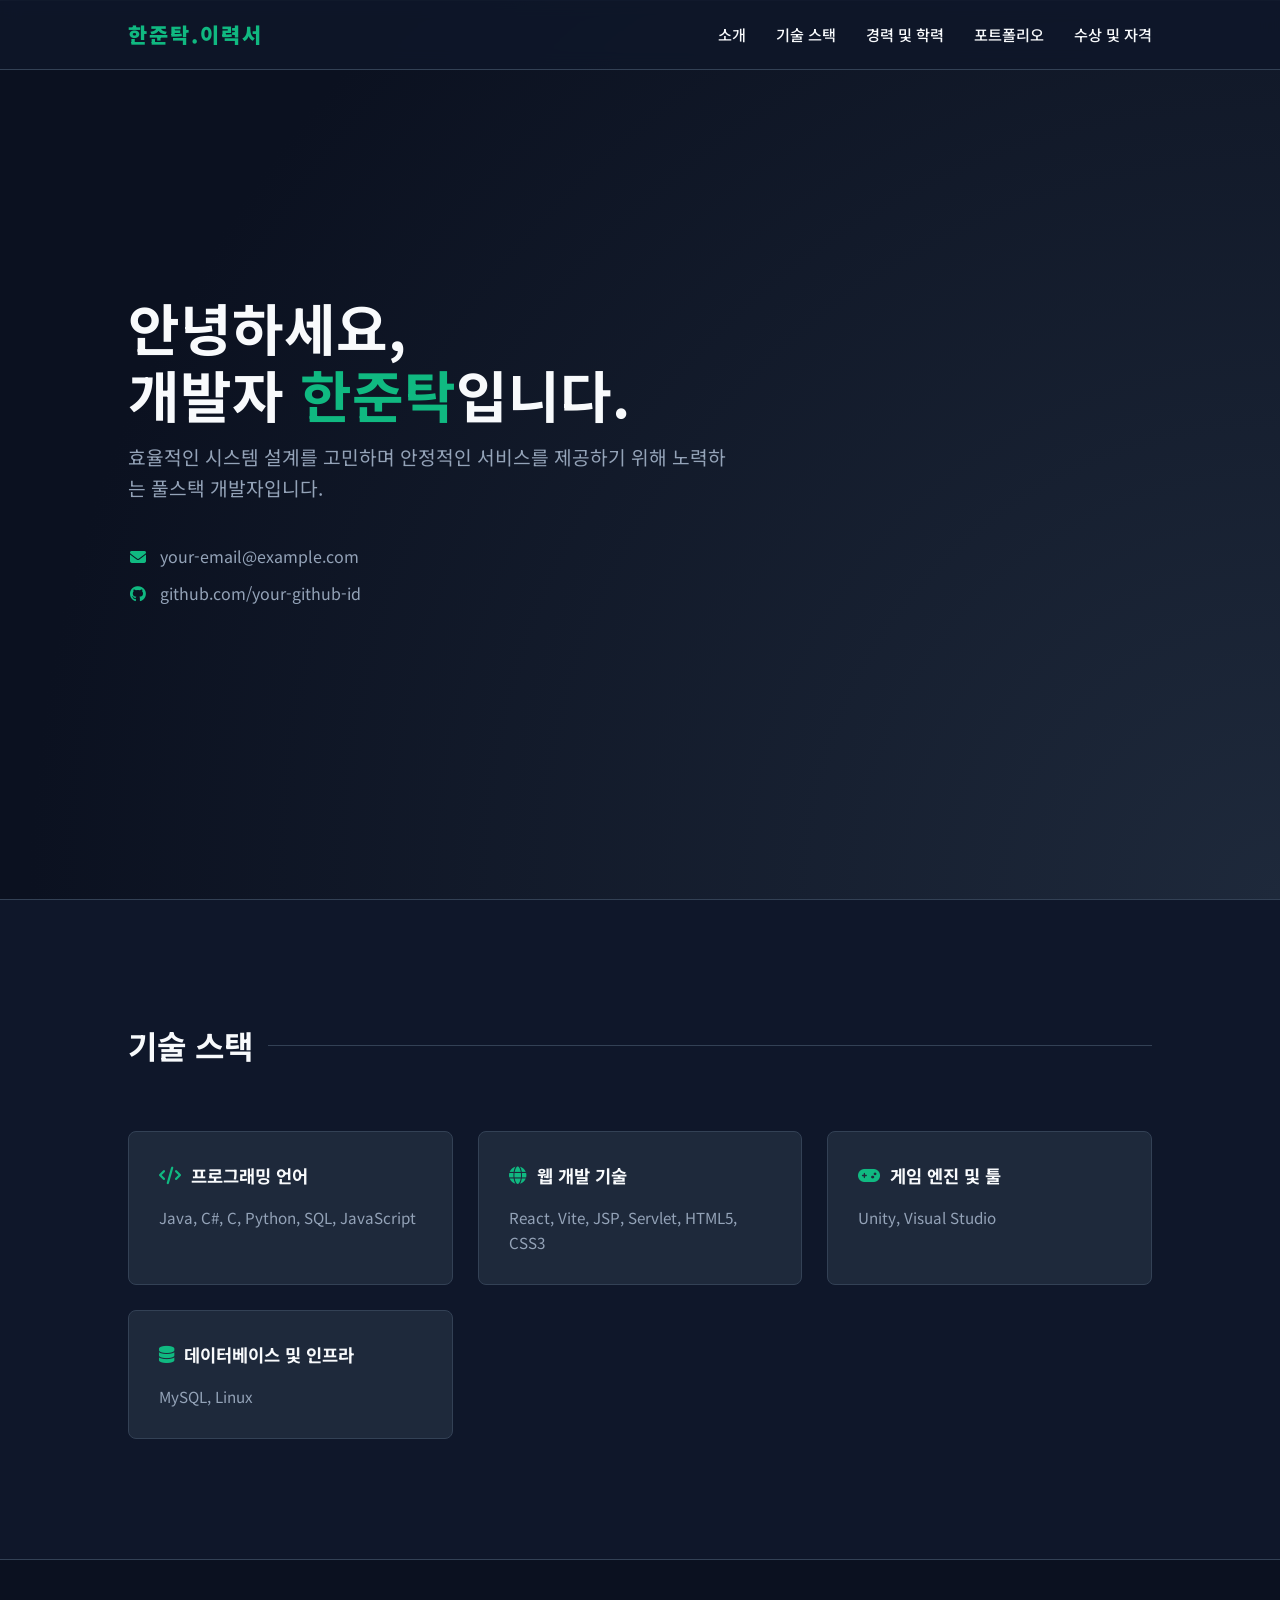
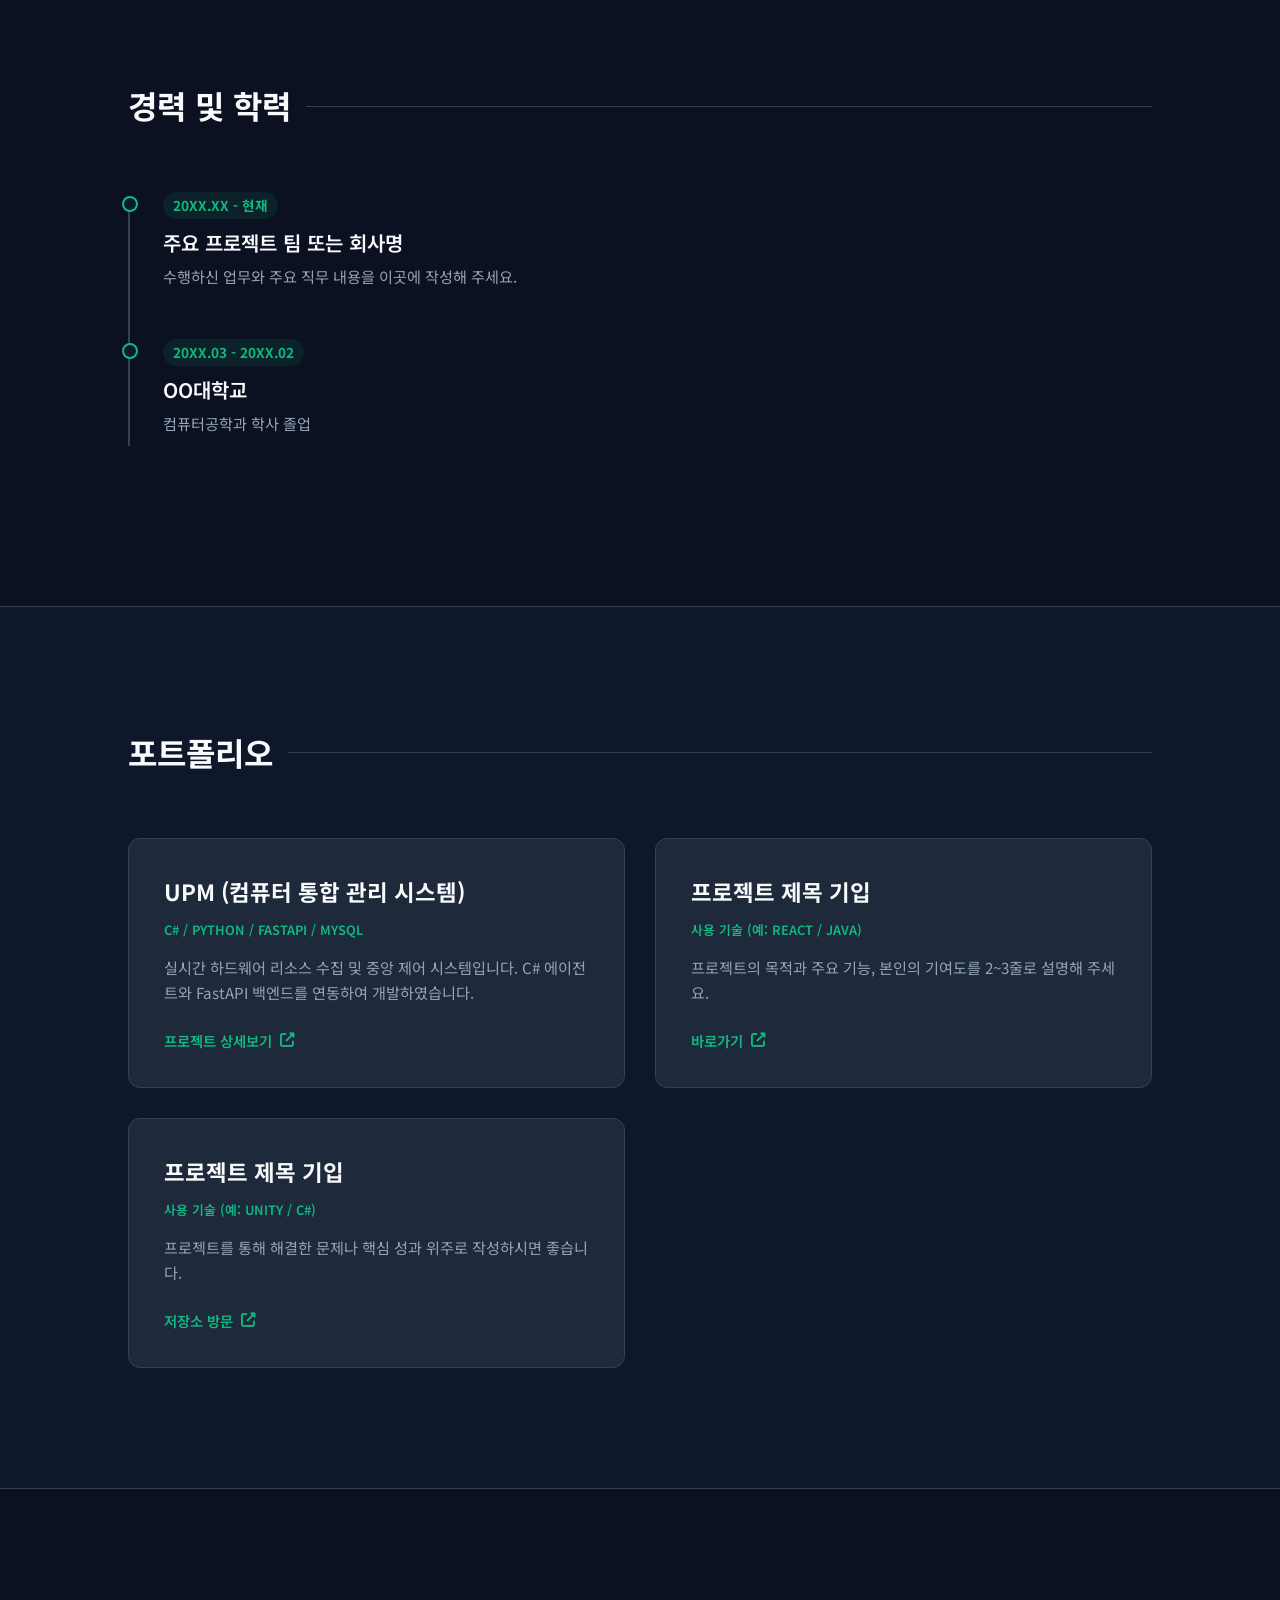
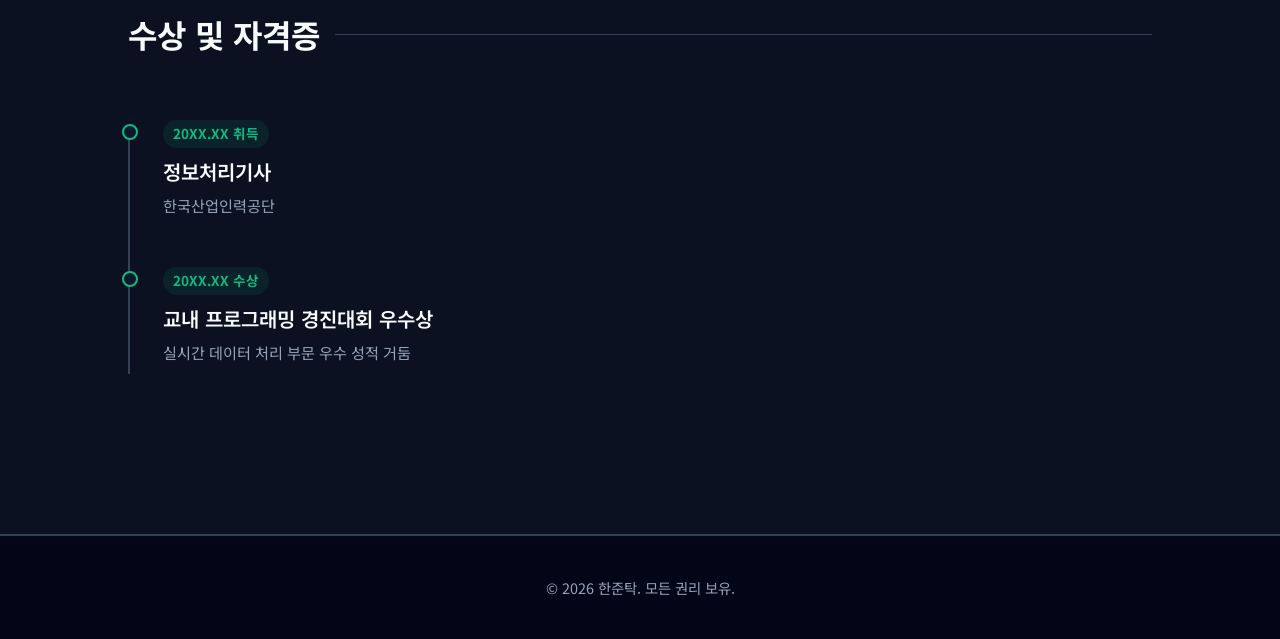
==== commit 07f05b6a: "Update index.html" ====
--- a/index.html
+++ b/index.html
@@ -3,21 +3,21 @@
 <head>
     <meta charset="UTF-8">
     <meta name="viewport" content="width=device-width, initial-scale=1.0">
-    <title>한준탁 | RESUME</title>
+    <title>한준탁 | 이력서</title>
     <link href="https://fonts.googleapis.com/css2?family=Noto+Sans+KR:wght@300;400;500;700;900&display=swap" rel="stylesheet">
     <link rel="stylesheet" href="https://cdnjs.cloudflare.com/ajax/libs/font-awesome/6.4.0/css/all.min.css">
     
     <style>
-        /* 기존 다크 모드 & 에메랄드 테마 색상 (유지) */
+        /* 테마 색상 설정 */
         :root {
-            --accent-color: #10b981; 
+            --accent-color: #10b981; /* 에메랄드 그린 */
             --accent-glow: rgba(16, 185, 129, 0.4);
-            --bg-main: #0f172a; 
-            --bg-alt: #0b1120; 
-            --card-bg: #1e293b; 
-            --text-main: #f8fafc; 
-            --text-muted: #94a3b8; 
-            --border-color: #334155; 
+            --bg-main: #0f172a; /* 딥 네이비 블랙 */
+            --bg-alt: #0b1120; /* 섹션 구분 배경 */
+            --card-bg: #1e293b; /* 카드 배경 */
+            --text-main: #f8fafc; /* 주 텍스트 */
+            --text-muted: #94a3b8; /* 보조 텍스트 */
+            --border-color: #334155; /* 테두리 선 */
         }
 
         * {
@@ -38,7 +38,7 @@
         a { text-decoration: none; color: inherit; }
         ul { list-style: none; }
 
-        /* 상단 네비게이션 바 */
+        /* 네비게이션 바 */
         header {
             position: fixed;
             top: 0;
@@ -47,7 +47,7 @@
             display: flex;
             justify-content: space-between;
             align-items: center;
-            padding: 20px 8%;
+            padding: 18px 10%;
             background-color: rgba(15, 23, 42, 0.85);
             backdrop-filter: blur(10px);
             border-bottom: 1px solid var(--border-color);
@@ -55,11 +55,10 @@
         }
 
         .logo {
-            font-size: 1.4rem;
+            font-size: 1.3rem;
             font-weight: 900;
             color: var(--accent-color);
             letter-spacing: 2px;
-            text-transform: uppercase;
         }
 
         .nav-menu { display: flex; gap: 30px; }
@@ -67,20 +66,20 @@
             font-size: 0.95rem;
             font-weight: 500;
             color: var(--text-main);
-            transition: color 0.3s, text-shadow 0.3s;
+            transition: color 0.3s;
         }
         .nav-menu a:hover {
             color: var(--accent-color);
             text-shadow: 0 0 8px var(--accent-glow);
         }
 
-        /* 메인 히어로 섹션 (화면 꽉 차게 변경) */
+        /* 자기소개(Hero) 섹션 */
         #about {
-            height: 100vh; /* 화면 높이에 맞춤 */
+            height: 100vh;
             display: flex;
             flex-direction: column;
             justify-content: center;
-            align-items: flex-start; /* 좌측 정렬로 변경 */
+            align-items: flex-start;
             padding: 0 10%;
             background: radial-gradient(circle at right bottom, #1e293b 0%, #0b1120 80%);
             border-bottom: 1px solid var(--border-color);
@@ -89,45 +88,40 @@
         #about h1 {
             font-size: 3.5rem;
             font-weight: 700;
-            margin-bottom: 20px;
-            letter-spacing: -1px;
+            margin-bottom: 15px;
             line-height: 1.2;
         }
 
         #about h1 span { color: var(--accent-color); }
         #about p.subtitle { font-size: 1.2rem; color: var(--text-muted); margin-bottom: 40px; max-width: 600px; }
 
-        .contact-links { display: flex; flex-direction: column; gap: 15px; font-size: 1.05rem; color: var(--text-muted); }
-        .contact-links a { display: flex; align-items: center; gap: 12px; transition: color 0.2s; }
+        .contact-links { display: flex; flex-direction: column; gap: 12px; font-size: 1rem; }
+        .contact-links a { display: flex; align-items: center; gap: 12px; color: var(--text-muted); transition: color 0.2s; }
         .contact-links a:hover { color: var(--text-main); }
-        .contact-links i { color: var(--accent-color); font-size: 1.2rem; width: 20px; text-align: center; }
-
-        /* 공통 섹션 레이아웃 */
-        section { padding: 120px 10%; } /* 여백 확대 */
+        .contact-links i { color: var(--accent-color); width: 20px; text-align: center; }
+
+        /* 공통 섹션 설정 */
+        section { padding: 120px 10%; }
         section:nth-child(even) { background-color: var(--bg-alt); border-top: 1px solid var(--border-color); border-bottom: 1px solid var(--border-color); }
 
-        /* 섹션 타이틀 좌측 정렬 변경 */
         .section-title {
             text-align: left;
-            font-size: 2.2rem;
+            font-size: 2rem;
             font-weight: 700;
             margin-bottom: 60px;
-            letter-spacing: 1px;
             display: flex;
             align-items: center;
             gap: 15px;
         }
         .section-title::after {
             content: '';
-            display: block;
-            flex-grow: 1; /* 제목 옆으로 선이 쭉 그어지도록 위치 변경 */
+            flex-grow: 1;
             height: 1px;
             background-color: var(--border-color);
-            margin-top: 5px;
-        }
-
-        /* Skills 카드 스타일 */
-        .skills-container {
+        }
+
+        /* 기술 스택 카드 */
+        .skills-grid {
             display: grid;
             grid-template-columns: repeat(auto-fit, minmax(280px, 1fr));
             gap: 25px;
@@ -138,27 +132,23 @@
             padding: 30px;
             border-radius: 8px;
             border: 1px solid var(--border-color);
-            transition: transform 0.3s, border-color 0.3s;
+            transition: all 0.3s;
         }
         .skill-card:hover {
             transform: translateY(-5px);
             border-color: var(--accent-color);
-            box-shadow: 0 10px 20px rgba(0,0,0,0.5);
-        }
-
-        .skill-card h3 { font-size: 1.15rem; color: var(--text-main); margin-bottom: 15px; display: flex; align-items: center; gap: 10px; }
+        }
+        .skill-card h3 { font-size: 1.1rem; margin-bottom: 15px; color: var(--text-main); display: flex; align-items: center; gap: 10px; }
         .skill-card h3 i { color: var(--accent-color); }
-        .skill-card p { font-size: 0.95rem; color: var(--text-muted); line-height: 1.8; }
-
-        /* 타임라인 레이아웃 (새로 변경된 리스트 구조) */
-        .timeline-container {
+        .skill-card p { font-size: 0.95rem; color: var(--text-muted); }
+
+        /* 타임라인 (경력, 학력, 수상) */
+        .timeline {
             position: relative;
-            padding-left: 40px;
+            padding-left: 35px;
             max-width: 800px;
         }
-        
-        /* 세로선 */
-        .timeline-container::before {
+        .timeline::before {
             content: '';
             position: absolute;
             left: 0;
@@ -167,84 +157,64 @@
             height: 100%;
             background-color: var(--border-color);
         }
-
-        .timeline-item {
-            position: relative;
-            margin-bottom: 50px;
-        }
-        .timeline-item:last-child { margin-bottom: 0; }
-
-        /* 동그란 점 */
+        .timeline-item { position: relative; margin-bottom: 50px; }
         .timeline-item::before {
             content: '';
             position: absolute;
-            left: -46.5px; /* 세로선에 맞춤 */
-            top: 2px;
-            width: 15px;
-            height: 15px;
+            left: -41.5px;
+            top: 4px;
+            width: 12px;
+            height: 12px;
             border-radius: 50%;
             background-color: var(--bg-main);
-            border: 3px solid var(--accent-color);
-        }
-
+            border: 2px solid var(--accent-color);
+        }
         .timeline-date {
-            display: inline-block;
-            font-size: 0.9rem;
+            font-size: 0.85rem;
             font-weight: 700;
             color: var(--accent-color);
+            background: rgba(16, 185, 129, 0.1);
+            padding: 3px 10px;
+            border-radius: 15px;
             margin-bottom: 8px;
-            background: rgba(16, 185, 129, 0.1);
-            padding: 4px 12px;
-            border-radius: 20px;
-        }
-
-        .timeline-title { font-size: 1.3rem; font-weight: 600; color: var(--text-main); margin-bottom: 8px; }
-        .timeline-desc { font-size: 1rem; color: var(--text-muted); }
-
-        /* Portfolio 카드 스타일 */
-        .portfolio-container {
+            display: inline-block;
+        }
+        .timeline-title { font-size: 1.25rem; font-weight: 600; margin-bottom: 5px; }
+        .timeline-desc { color: var(--text-muted); font-size: 0.95rem; }
+
+        /* 포트폴리오 섹션 */
+        .portfolio-grid {
             display: grid;
             grid-template-columns: repeat(auto-fit, minmax(350px, 1fr));
             gap: 30px;
         }
-
         .portfolio-card {
             background: var(--card-bg);
-            padding: 40px;
+            padding: 35px;
             border-radius: 12px;
             border: 1px solid var(--border-color);
-            position: relative;
-            overflow: hidden;
-            transition: all 0.3s ease;
+            transition: all 0.3s;
             display: flex;
             flex-direction: column;
         }
+        .portfolio-card:hover { transform: translateY(-8px); border-color: var(--accent-color); }
+        .portfolio-title { font-size: 1.4rem; font-weight: 700; margin-bottom: 10px; }
+        .portfolio-tech { font-size: 0.8rem; color: var(--accent-color); font-weight: 600; margin-bottom: 15px; }
+        .portfolio-desc { font-size: 0.95rem; color: var(--text-muted); margin-bottom: 25px; flex-grow: 1; }
         
-        .portfolio-card::before {
-            content: '';
-            position: absolute;
-            top: 0; left: 0;
-            width: 100%; height: 3px;
-            background: var(--border-color);
-            transition: background 0.3s;
-        }
-
-        .portfolio-card:hover { transform: translateY(-5px); border-color: #475569; }
-        .portfolio-card:hover::before { background: var(--accent-color); }
-
-        .portfolio-title { font-size: 1.5rem; font-weight: 700; margin-bottom: 15px; color: var(--text-main); }
-        
-        .portfolio-tech {
-            font-size: 0.8rem;
+        /* 포트폴리오 링크 버튼 */
+        .portfolio-link {
+            display: inline-flex;
+            align-items: center;
+            gap: 8px;
             color: var(--accent-color);
             font-weight: 600;
-            margin-bottom: 20px;
-            letter-spacing: 0.5px;
-        }
-
-        .portfolio-desc { font-size: 0.95rem; color: var(--text-muted); line-height: 1.7; flex-grow: 1; }
-
-        /* Footer */
+            font-size: 0.9rem;
+            transition: opacity 0.2s;
+        }
+        .portfolio-link:hover { opacity: 0.7; }
+
+        /* 푸터 */
         footer {
             background-color: #020617;
             color: var(--text-muted);
@@ -257,32 +227,29 @@
         /* 모바일 반응형 */
         @media (max-width: 768px) {
             .nav-menu { display: none; }
-            #about { padding: 0 5%; align-items: center; text-align: center; }
-            #about h1 { font-size: 2.5rem; }
+            #about { align-items: center; text-align: center; padding: 0 5%; }
+            #about h1 { font-size: 2.3rem; }
             section { padding: 80px 5%; }
-            .timeline-container { padding-left: 20px; }
-            .timeline-container::before { left: 0; }
-            .timeline-item::before { left: -26.5px; }
-            .portfolio-container { grid-template-columns: 1fr; }
+            .portfolio-grid { grid-template-columns: 1fr; }
         }
     </style>
 </head>
 <body>
 
     <header>
-        <a href="#" class="logo">RESUME.</a>
+        <a href="#" class="logo">한준탁.이력서</a>
         <nav class="nav-menu">
-            <a href="#about">About</a>
-            <a href="#skills">Skills</a>
-            <a href="#experience">Experience</a>
-            <a href="#portfolio">Portfolio</a>
-            <a href="#awards">Awards</a>
+            <a href="#about">소개</a>
+            <a href="#skills">기술 스택</a>
+            <a href="#experience">경력 및 학력</a>
+            <a href="#portfolio">포트폴리오</a>
+            <a href="#awards">수상 및 자격</a>
         </nav>
     </header>
 
     <section id="about">
         <h1>안녕하세요,<br>개발자 <span>한준탁</span>입니다.</h1>
-        <p class="subtitle">효율적인 시스템 아키텍처를 고민하고 안정적인 서비스를 지향하는 개발자입니다.</p>
+        <p class="subtitle">효율적인 시스템 설계를 고민하며 안정적인 서비스를 제공하기 위해 노력하는 풀스택 개발자입니다.</p>
         
         <div class="contact-links">
             <a href="mailto:your-email@example.com"><i class="fas fa-envelope"></i> your-email@example.com</a>
@@ -291,101 +258,95 @@
     </section>
 
     <section id="skills">
-        <h2 class="section-title">Technical Skills</h2>
-        <div class="skills-container">
+        <h2 class="section-title">기술 스택</h2>
+        <div class="skills-grid">
+            <div class="skill-card">
+                <h3><i class="fas fa-code"></i> 프로그래밍 언어</h3>
+                <p>Java, C#, C, Python, SQL, JavaScript</p>
+            </div>
+            <div class="skill-card">
+                <h3><i class="fas fa-globe"></i> 웹 개발 기술</h3>
+                <p>React, Vite, JSP, Servlet, HTML5, CSS3</p>
+            </div>
+            <div class="skill-card">
+                <h3><i class="fas fa-gamepad"></i> 게임 엔진 및 툴</h3>
+                <p>Unity, Visual Studio</p>
+            </div>
+            <div class="skill-card">
+                <h3><i class="fas fa-database"></i> 데이터베이스 및 인프라</h3>
+                <p>MySQL, Linux</p>
+            </div>
+        </div>
+    </section>
+
+    <section id="experience">
+        <h2 class="section-title">경력 및 학력</h2>
+        <div class="timeline">
+            <div class="timeline-item">
+                <div class="timeline-date">20XX.XX - 현재</div>
+                <div class="timeline-title">주요 프로젝트 팀 또는 회사명</div>
+                <p class="timeline-desc">수행하신 업무와 주요 직무 내용을 이곳에 작성해 주세요.</p>
+            </div>
+            <div class="timeline-item">
+                <div class="timeline-date">20XX.03 - 20XX.02</div>
+                <div class="timeline-title">OO대학교</div>
+                <p class="timeline-desc">컴퓨터공학과 학사 졸업</p>
+            </div>
+        </div>
+    </section>
+
+    <section id="portfolio">
+        <h2 class="section-title">포트폴리오</h2>
+        <div class="portfolio-grid">
             
-            <div class="skill-card">
-                <h3><i class="fas fa-code"></i> Languages</h3>
-                <p>Java, C#, C, Python, SQL, JavaScript</p>
-            </div>
-
-            <div class="skill-card">
-                <h3><i class="fas fa-globe"></i> Web Development</h3>
-                <p>React, Vite, JSP, Servlet, HTML5, CSS3</p>
-            </div>
-
-            <div class="skill-card">
-                <h3><i class="fas fa-gamepad"></i> Game Engine</h3>
-                <p>Unity</p>
-            </div>
-
-            <div class="skill-card">
-                <h3><i class="fas fa-database"></i> Database & Tools</h3>
-                <p>MySQL, Linux, Visual Studio</p>
-            </div>
-
-        </div>
-    </section>
-
-    <section id="experience">
-        <h2 class="section-title">Experience & Education</h2>
-        <div class="timeline-container">
-            
-            <div class="timeline-item">
-                <div class="timeline-date">20XX.XX ~ Present</div>
-                <div class="timeline-title">회사명 또는 프로젝트 팀명</div>
-                <div class="timeline-desc">수행하신 업무 및 직무 내용 요약 기입</div>
-            </div>
-
-            <div class="timeline-item">
-                <div class="timeline-date">20XX.03 ~ 20XX.02</div>
-                <div class="timeline-title">OO대학교</div>
-                <div class="timeline-desc">컴퓨터공학과 졸업</div>
-            </div>
-
-        </div>
-    </section>
-
-    <section id="portfolio">
-        <h2 class="section-title">Portfolio</h2>
-        <div class="portfolio-container">
-
             <div class="portfolio-card">
-                <h3 class="portfolio-title">UPM (Universal PC Master)</h3>
+                <h3 class="portfolio-title">UPM (컴퓨터 통합 관리 시스템)</h3>
                 <div class="portfolio-tech">C# / PYTHON / FASTAPI / MYSQL</div>
-                <p class="portfolio-desc">
-                    PC 하드웨어 상태 실시간 모니터링 및 중앙 제어 시스템입니다. C# 기반 에이전트를 통해 CPU, 메모리 등의 데이터를 수집하고, FastAPI 백엔드와 연동하여 실시간 모니터링 환경을 구현하였습니다.
-                </p>
+                <p class="portfolio-desc">실시간 하드웨어 리소스 수집 및 중앙 제어 시스템입니다. C# 에이전트와 FastAPI 백엔드를 연동하여 개발하였습니다.</p>
+                <a href="https://github.com/your-id/upm-project" class="portfolio-link" target="_blank">
+                    프로젝트 상세보기 <i class="fas fa-external-link-alt"></i>
+                </a>
             </div>
 
             <div class="portfolio-card">
-                <h3 class="portfolio-title">두 번째 프로젝트명</h3>
-                <div class="portfolio-tech">REACT / JAVA / MYSQL</div>
-                <p class="portfolio-desc">
-                    이곳에 두 번째 프로젝트의 설명을 작성합니다. 사용자가 어떤 기능을 이용할 수 있는지, 본인이 어떤 기술을 활용해 시스템을 구현했는지 3~4줄로 명확하게 요약해 주세요.
-                </p>
+                <h3 class="portfolio-title">프로젝트 제목 기입</h3>
+                <div class="portfolio-tech">사용 기술 (예: REACT / JAVA)</div>
+                <p class="portfolio-desc">프로젝트의 목적과 주요 기능, 본인의 기여도를 2~3줄로 설명해 주세요.</p>
+                <a href="https://your-project-link.com" class="portfolio-link" target="_blank">
+                    바로가기 <i class="fas fa-external-link-alt"></i>
+                </a>
             </div>
 
             <div class="portfolio-card">
-                <h3 class="portfolio-title">세 번째 프로젝트명</h3>
-                <div class="portfolio-tech">UNITY / C#</div>
-                <p class="portfolio-desc">
-                    이곳에 세 번째 프로젝트의 설명을 작성합니다. 주요 구현 기능(예: 캐릭터 이동 알고리즘, 물리 엔진 적용 등)과 프로젝트를 통해 해결한 문제점을 간결하게 적어주시면 좋습니다.
-                </p>
+                <h3 class="portfolio-title">프로젝트 제목 기입</h3>
+                <div class="portfolio-tech">사용 기술 (예: UNITY / C#)</div>
+                <p class="portfolio-desc">프로젝트를 통해 해결한 문제나 핵심 성과 위주로 작성하시면 좋습니다.</p>
+                <a href="#" class="portfolio-link" target="_blank">
+                    저장소 방문 <i class="fas fa-external-link-alt"></i>
+                </a>
             </div>
 
         </div>
     </section>
 
     <section id="awards">
-        <h2 class="section-title">Awards & Certifications</h2>
-        <div class="timeline-container">
-            
+        <h2 class="section-title">수상 및 자격증</h2>
+        <div class="timeline">
             <div class="timeline-item">
                 <div class="timeline-date">20XX.XX 취득</div>
                 <div class="timeline-title">정보처리기사</div>
-            </div>
-
+                <p class="timeline-desc">한국산업인력공단</p>
+            </div>
             <div class="timeline-item">
                 <div class="timeline-date">20XX.XX 수상</div>
                 <div class="timeline-title">교내 프로그래밍 경진대회 우수상</div>
-            </div>
-
+                <p class="timeline-desc">실시간 데이터 처리 부문 우수 성적 거둠</p>
+            </div>
         </div>
     </section>
 
     <footer>
-        <p>© 2026 한준탁. All rights reserved.</p>
+        <p>© 2026 한준탁. 모든 권리 보유.</p>
     </footer>
 
 </body>
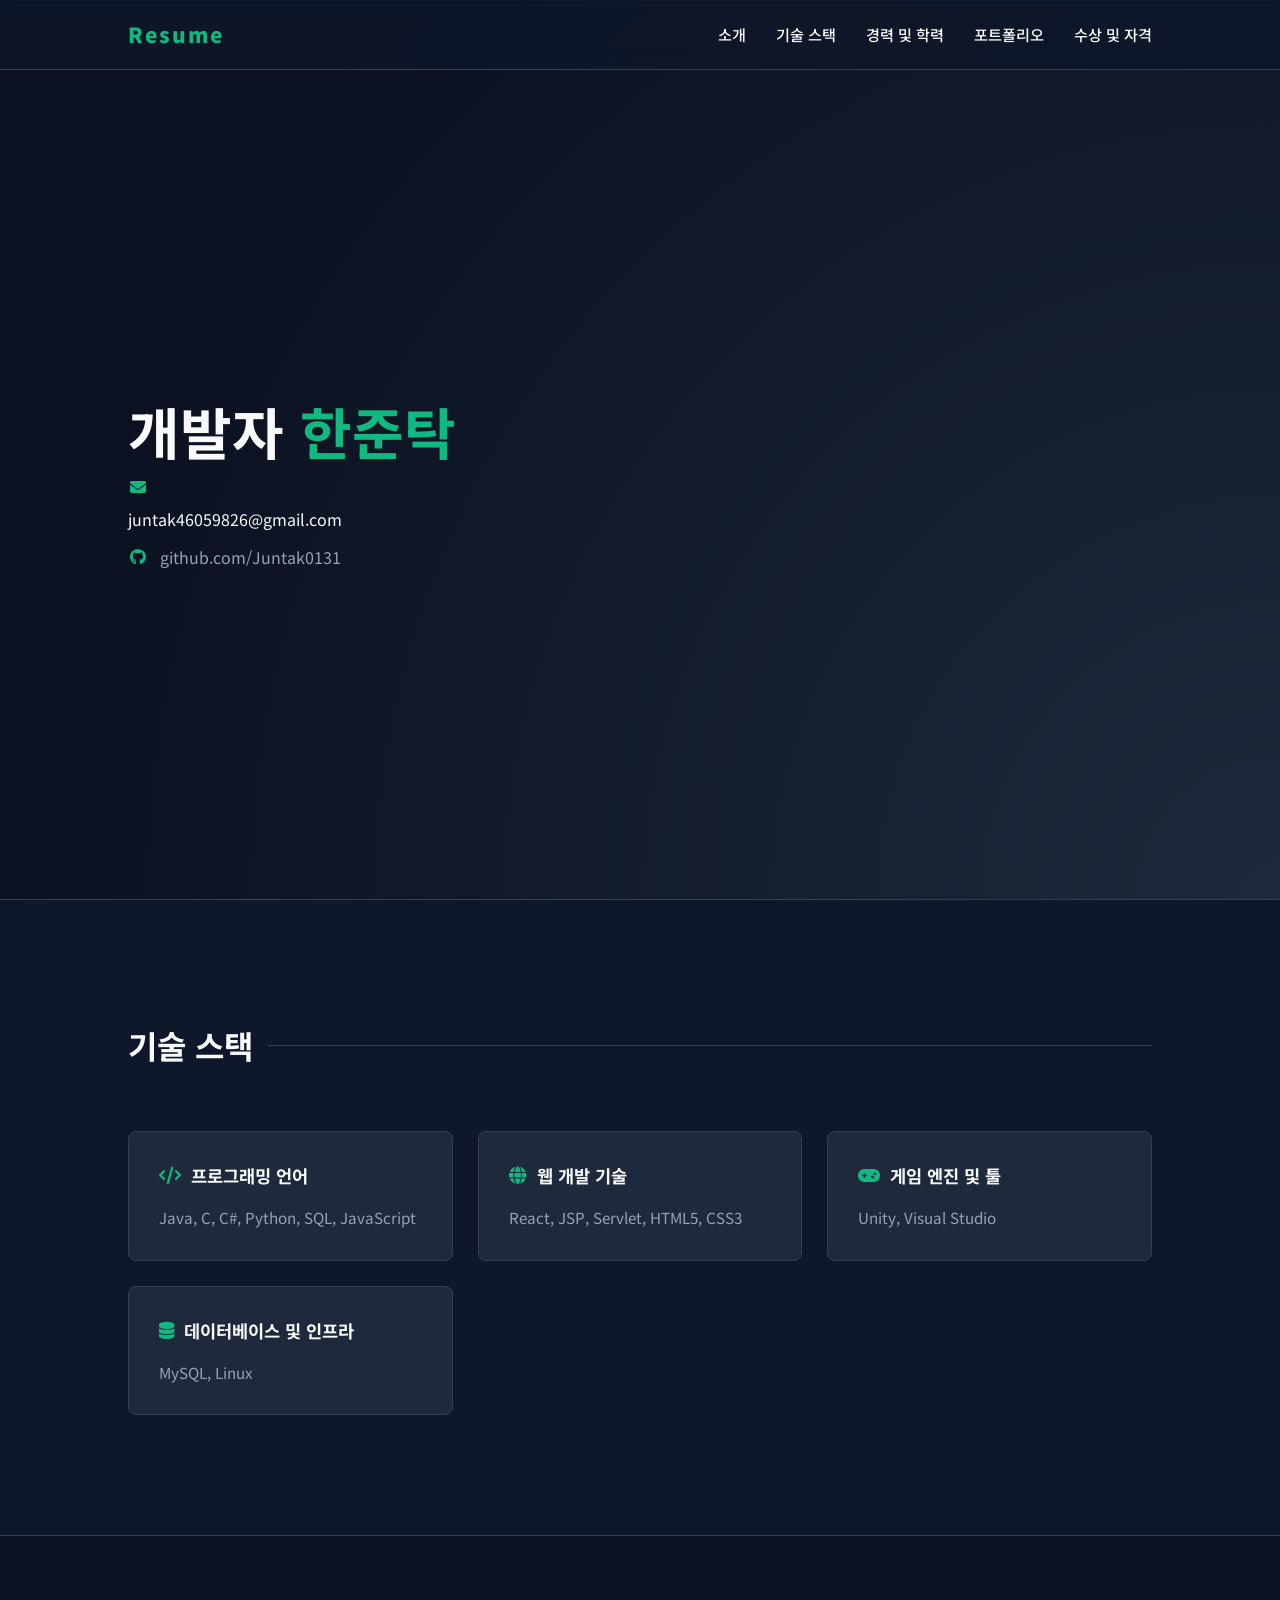
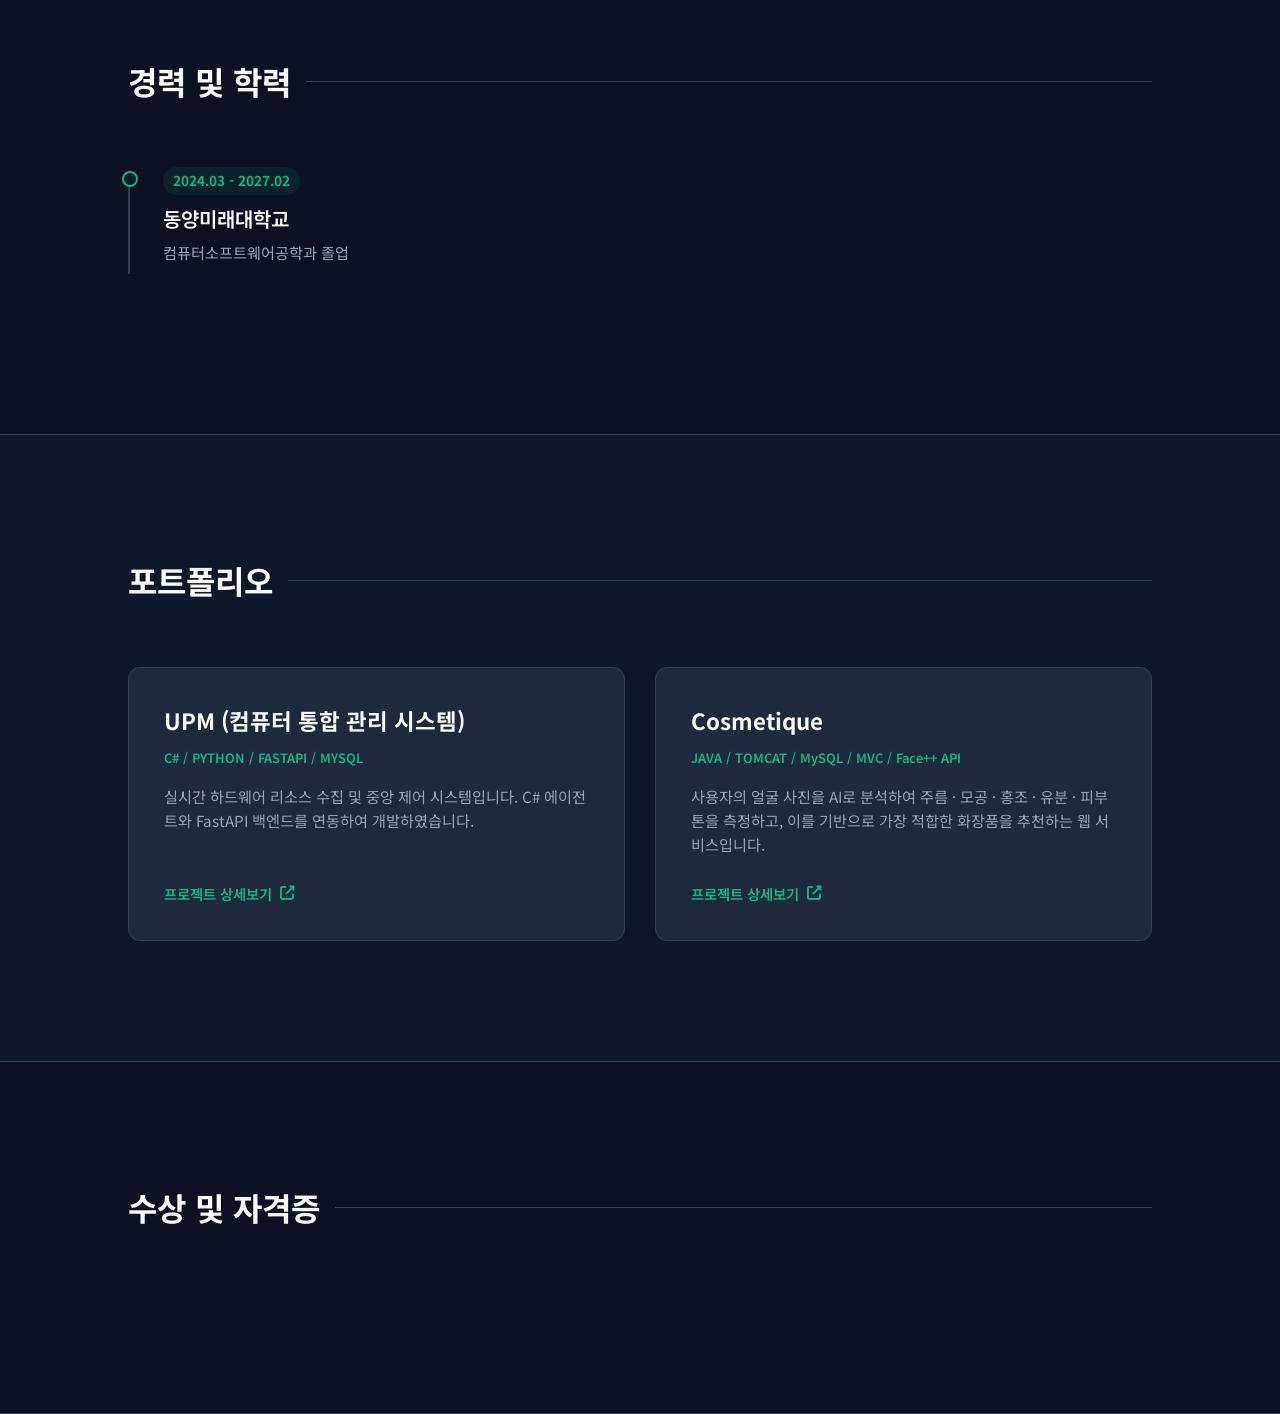
==== commit 94537943: "Update index.html" ====
--- a/index.html
+++ b/index.html
@@ -214,16 +214,6 @@
         }
         .portfolio-link:hover { opacity: 0.7; }
 
-        /* 푸터 */
-        footer {
-            background-color: #020617;
-            color: var(--text-muted);
-            text-align: center;
-            padding: 40px;
-            font-size: 0.9rem;
-            border-top: 1px solid var(--border-color);
-        }
-
         /* 모바일 반응형 */
         @media (max-width: 768px) {
             .nav-menu { display: none; }
@@ -237,7 +227,7 @@
 <body>
 
     <header>
-        <a href="#" class="logo">한준탁.이력서</a>
+        <a href="#" class="logo">Resume</a>
         <nav class="nav-menu">
             <a href="#about">소개</a>
             <a href="#skills">기술 스택</a>
@@ -248,12 +238,12 @@
     </header>
 
     <section id="about">
-        <h1>안녕하세요,<br>개발자 <span>한준탁</span>입니다.</h1>
-        <p class="subtitle">효율적인 시스템 설계를 고민하며 안정적인 서비스를 제공하기 위해 노력하는 풀스택 개발자입니다.</p>
+        <h1><br>개발자 <span>한준탁</span></h1>
+        
         
         <div class="contact-links">
-            <a href="mailto:your-email@example.com"><i class="fas fa-envelope"></i> your-email@example.com</a>
-            <a href="https://github.com/your-github-id" target="_blank"><i class="fab fa-github"></i> github.com/your-github-id</a>
+            <i class="fas fa-envelope"></i>juntak46059826@gmail.com
+            <a href="https://github.com/Juntak0131" target="_blank"><i class="fab fa-github"></i> github.com/Juntak0131</a>
         </div>
     </section>
 
@@ -262,11 +252,11 @@
         <div class="skills-grid">
             <div class="skill-card">
                 <h3><i class="fas fa-code"></i> 프로그래밍 언어</h3>
-                <p>Java, C#, C, Python, SQL, JavaScript</p>
+                <p>Java, C, C#, Python, SQL, JavaScript</p>
             </div>
             <div class="skill-card">
                 <h3><i class="fas fa-globe"></i> 웹 개발 기술</h3>
-                <p>React, Vite, JSP, Servlet, HTML5, CSS3</p>
+                <p>React, JSP, Servlet, HTML5, CSS3</p>
             </div>
             <div class="skill-card">
                 <h3><i class="fas fa-gamepad"></i> 게임 엔진 및 툴</h3>
@@ -283,14 +273,9 @@
         <h2 class="section-title">경력 및 학력</h2>
         <div class="timeline">
             <div class="timeline-item">
-                <div class="timeline-date">20XX.XX - 현재</div>
-                <div class="timeline-title">주요 프로젝트 팀 또는 회사명</div>
-                <p class="timeline-desc">수행하신 업무와 주요 직무 내용을 이곳에 작성해 주세요.</p>
-            </div>
-            <div class="timeline-item">
-                <div class="timeline-date">20XX.03 - 20XX.02</div>
-                <div class="timeline-title">OO대학교</div>
-                <p class="timeline-desc">컴퓨터공학과 학사 졸업</p>
+                <div class="timeline-date">2024.03 - 2027.02</div>
+                <div class="timeline-title">동양미래대학교</div>
+                <p class="timeline-desc">컴퓨터소프트웨어공학과 졸업</p>
             </div>
         </div>
     </section>
@@ -303,26 +288,19 @@
                 <h3 class="portfolio-title">UPM (컴퓨터 통합 관리 시스템)</h3>
                 <div class="portfolio-tech">C# / PYTHON / FASTAPI / MYSQL</div>
                 <p class="portfolio-desc">실시간 하드웨어 리소스 수집 및 중앙 제어 시스템입니다. C# 에이전트와 FastAPI 백엔드를 연동하여 개발하였습니다.</p>
-                <a href="https://github.com/your-id/upm-project" class="portfolio-link" target="_blank">
+                <a href="https://github.com/DMU-DeCode" class="portfolio-link" target="_blank">
                     프로젝트 상세보기 <i class="fas fa-external-link-alt"></i>
                 </a>
             </div>
 
             <div class="portfolio-card">
-                <h3 class="portfolio-title">프로젝트 제목 기입</h3>
-                <div class="portfolio-tech">사용 기술 (예: REACT / JAVA)</div>
-                <p class="portfolio-desc">프로젝트의 목적과 주요 기능, 본인의 기여도를 2~3줄로 설명해 주세요.</p>
-                <a href="https://your-project-link.com" class="portfolio-link" target="_blank">
-                    바로가기 <i class="fas fa-external-link-alt"></i>
-                </a>
-            </div>
-
-            <div class="portfolio-card">
-                <h3 class="portfolio-title">프로젝트 제목 기입</h3>
-                <div class="portfolio-tech">사용 기술 (예: UNITY / C#)</div>
-                <p class="portfolio-desc">프로젝트를 통해 해결한 문제나 핵심 성과 위주로 작성하시면 좋습니다.</p>
-                <a href="#" class="portfolio-link" target="_blank">
-                    저장소 방문 <i class="fas fa-external-link-alt"></i>
+                <h3 class="portfolio-title">Cosmetique</h3>
+                <div class="portfolio-tech">JAVA / TOMCAT / MySQL / MVC / Face++ API</div>
+                <p class="portfolio-desc">사용자의 얼굴 사진을 AI로 분석하여
+                            주름 · 모공 · 홍조 · 유분 · 피부 톤을 측정하고,
+                            이를 기반으로 가장 적합한 화장품을 추천하는 웹 서비스입니다.</p>
+                <a href="https://github.com/DMD-BackEndProject/MainProject" class="portfolio-link" target="_blank">
+                    프로젝트 상세보기 <i class="fas fa-external-link-alt"></i>
                 </a>
             </div>
 
@@ -332,22 +310,9 @@
     <section id="awards">
         <h2 class="section-title">수상 및 자격증</h2>
         <div class="timeline">
-            <div class="timeline-item">
-                <div class="timeline-date">20XX.XX 취득</div>
-                <div class="timeline-title">정보처리기사</div>
-                <p class="timeline-desc">한국산업인력공단</p>
-            </div>
-            <div class="timeline-item">
-                <div class="timeline-date">20XX.XX 수상</div>
-                <div class="timeline-title">교내 프로그래밍 경진대회 우수상</div>
-                <p class="timeline-desc">실시간 데이터 처리 부문 우수 성적 거둠</p>
-            </div>
-        </div>
-    </section>
-
-    <footer>
-        <p>© 2026 한준탁. 모든 권리 보유.</p>
-    </footer>
+     
+        </div>
+    </section>
 
 </body>
 </html>
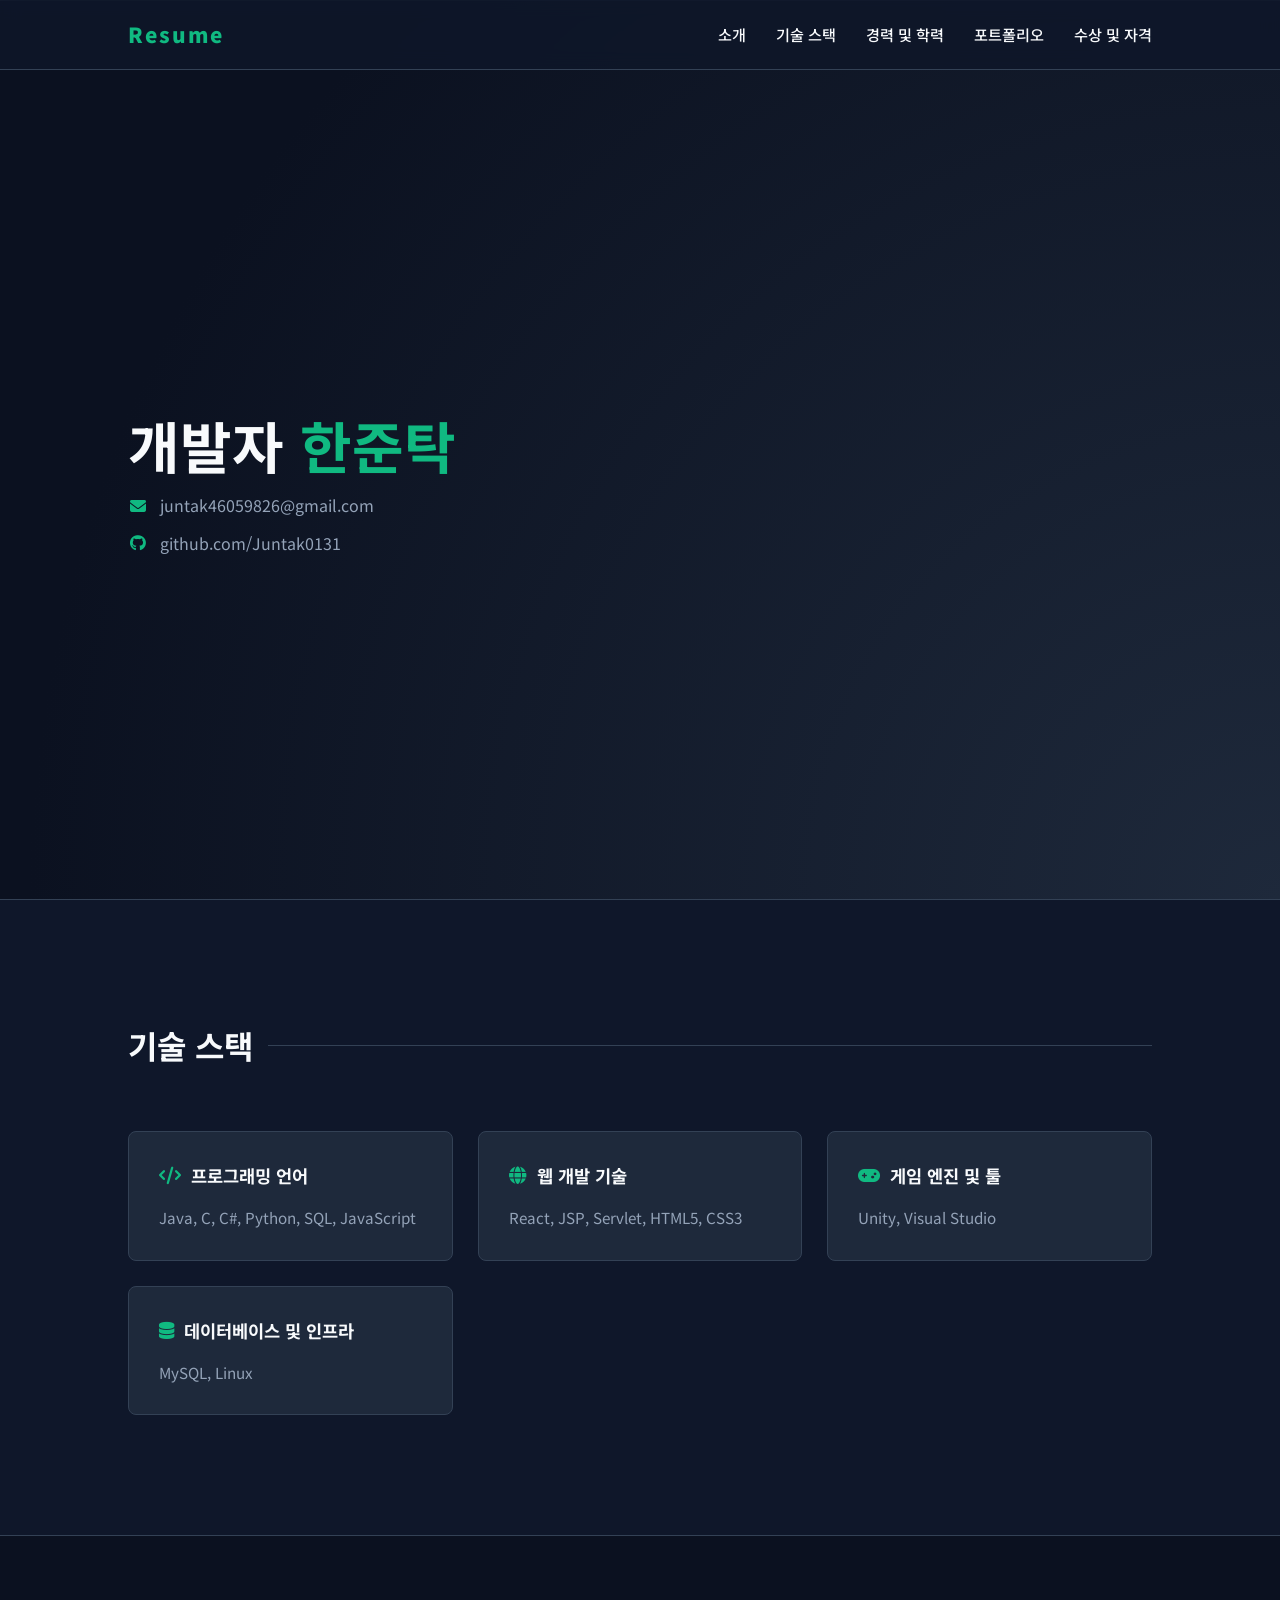
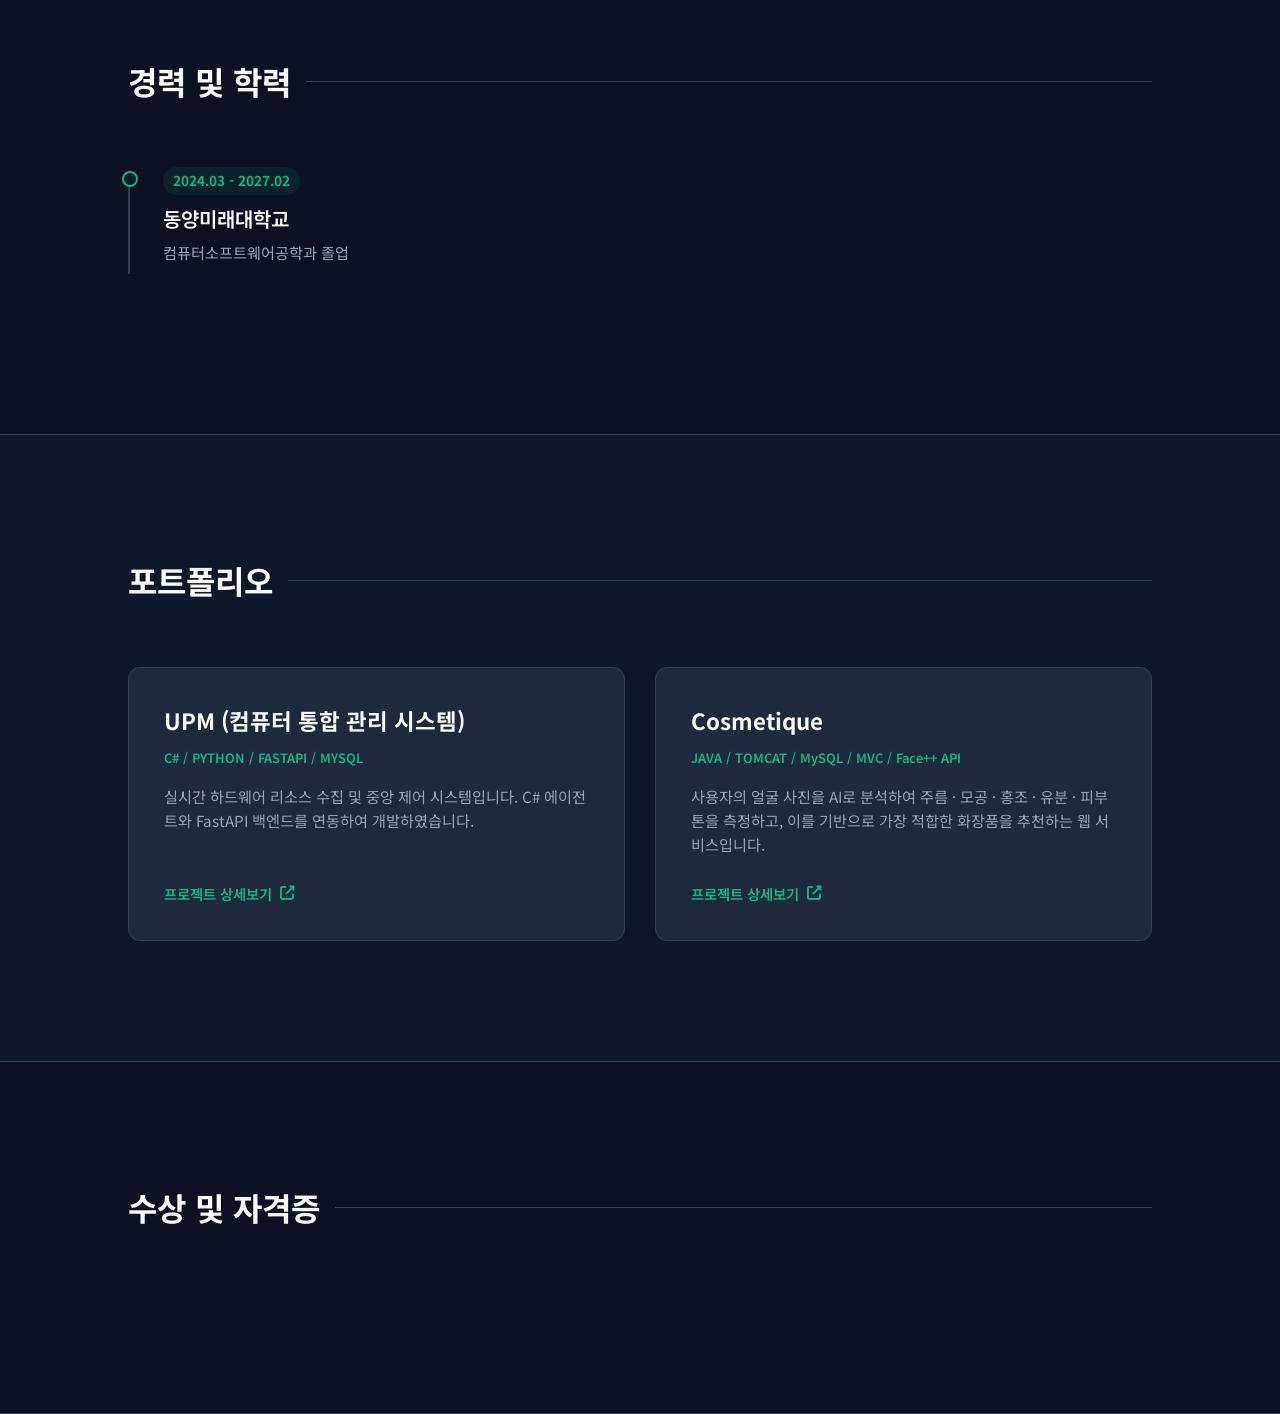
==== commit 2e91f19f: "Update index.html" ====
--- a/index.html
+++ b/index.html
@@ -242,7 +242,7 @@
         
         
         <div class="contact-links">
-            <i class="fas fa-envelope"></i>juntak46059826@gmail.com
+            <a href="mailto:juntak46059826@gmail.com"><i class="fas fa-envelope"></i> juntak46059826@gmail.com</a>
             <a href="https://github.com/Juntak0131" target="_blank"><i class="fab fa-github"></i> github.com/Juntak0131</a>
         </div>
     </section>
